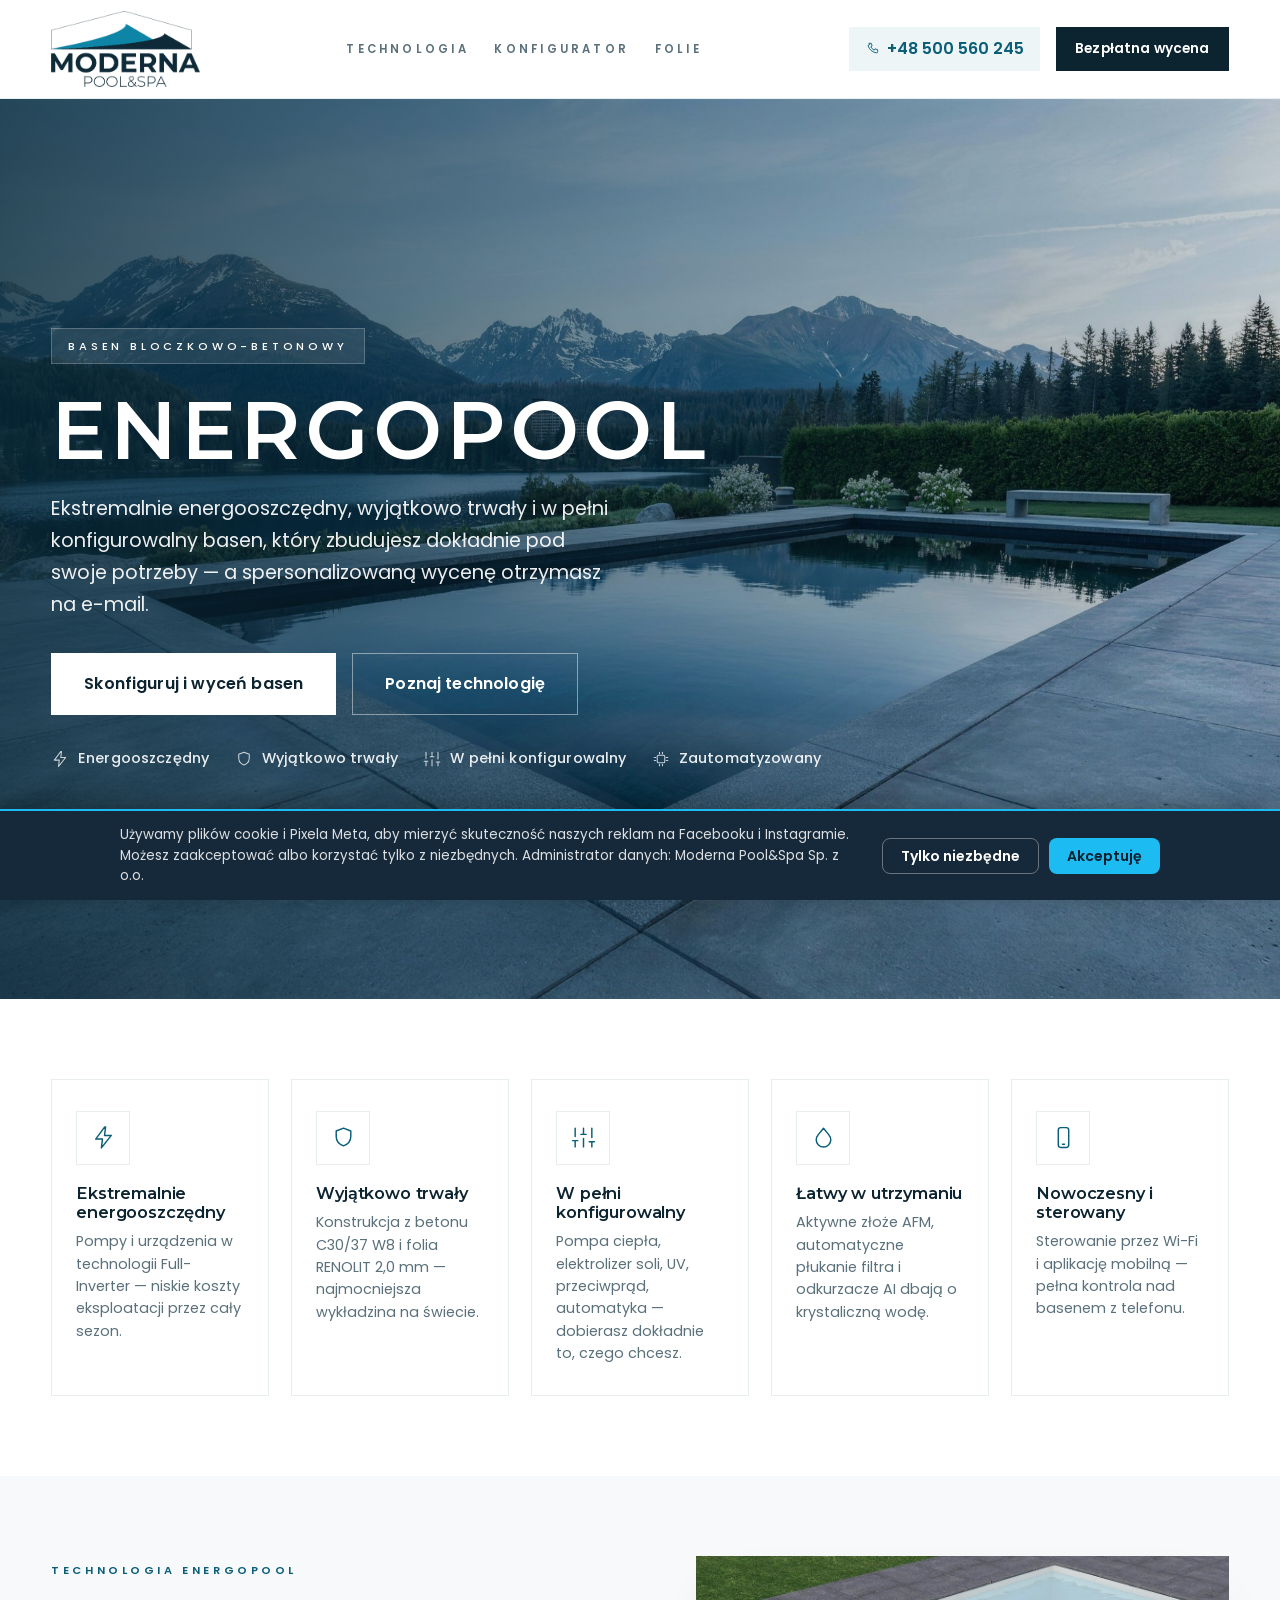
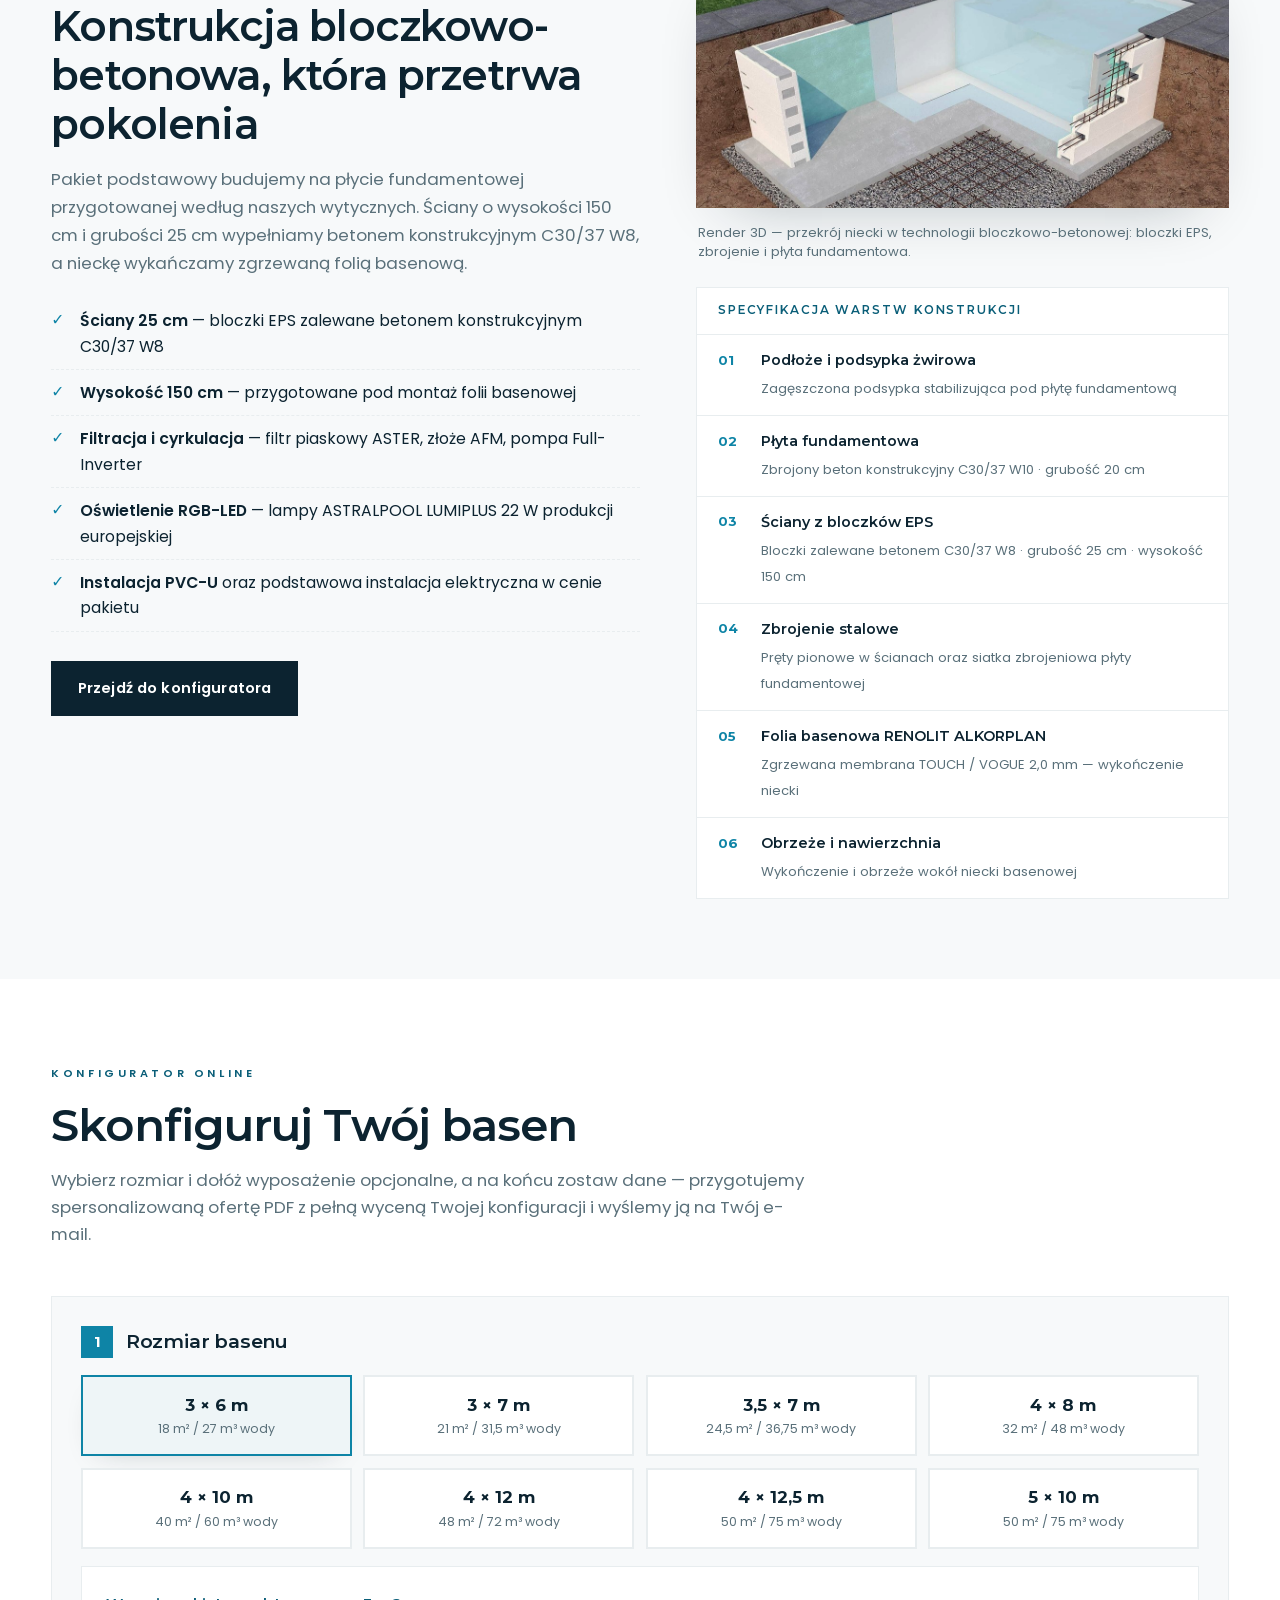
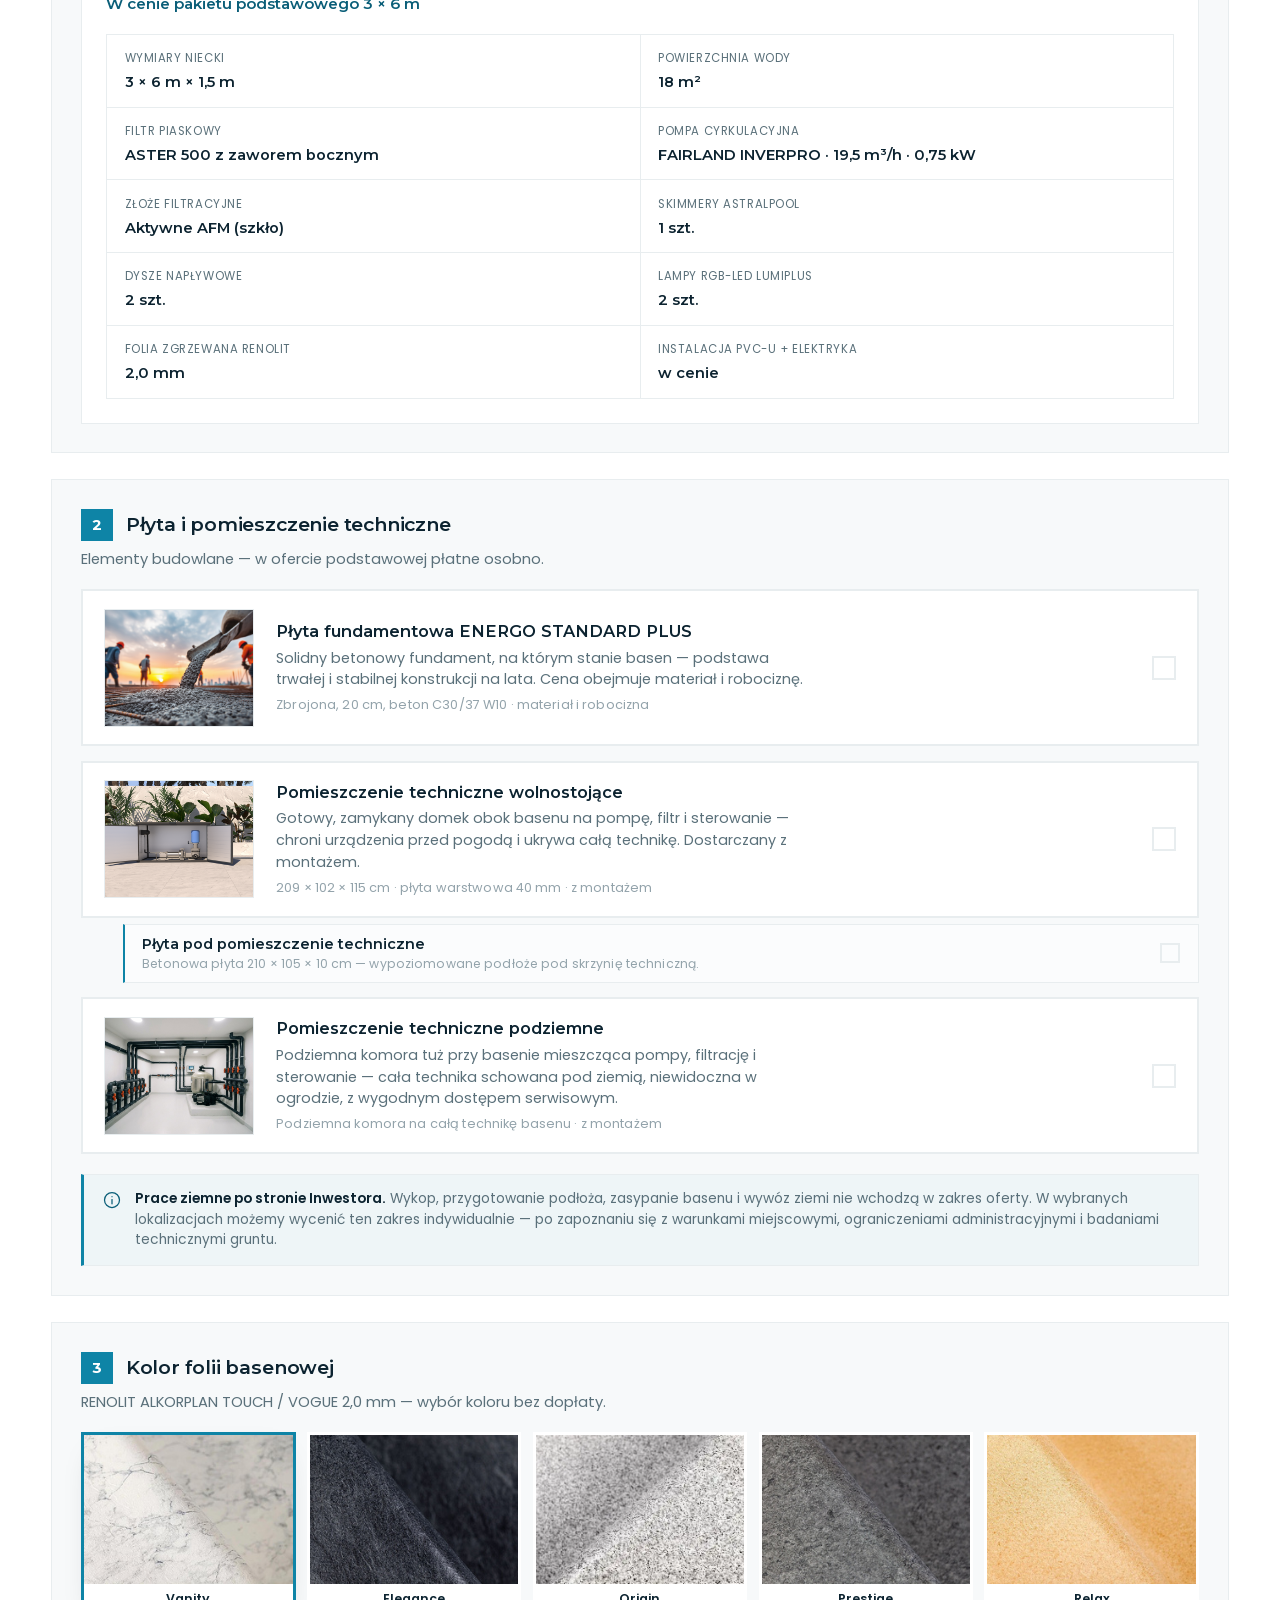
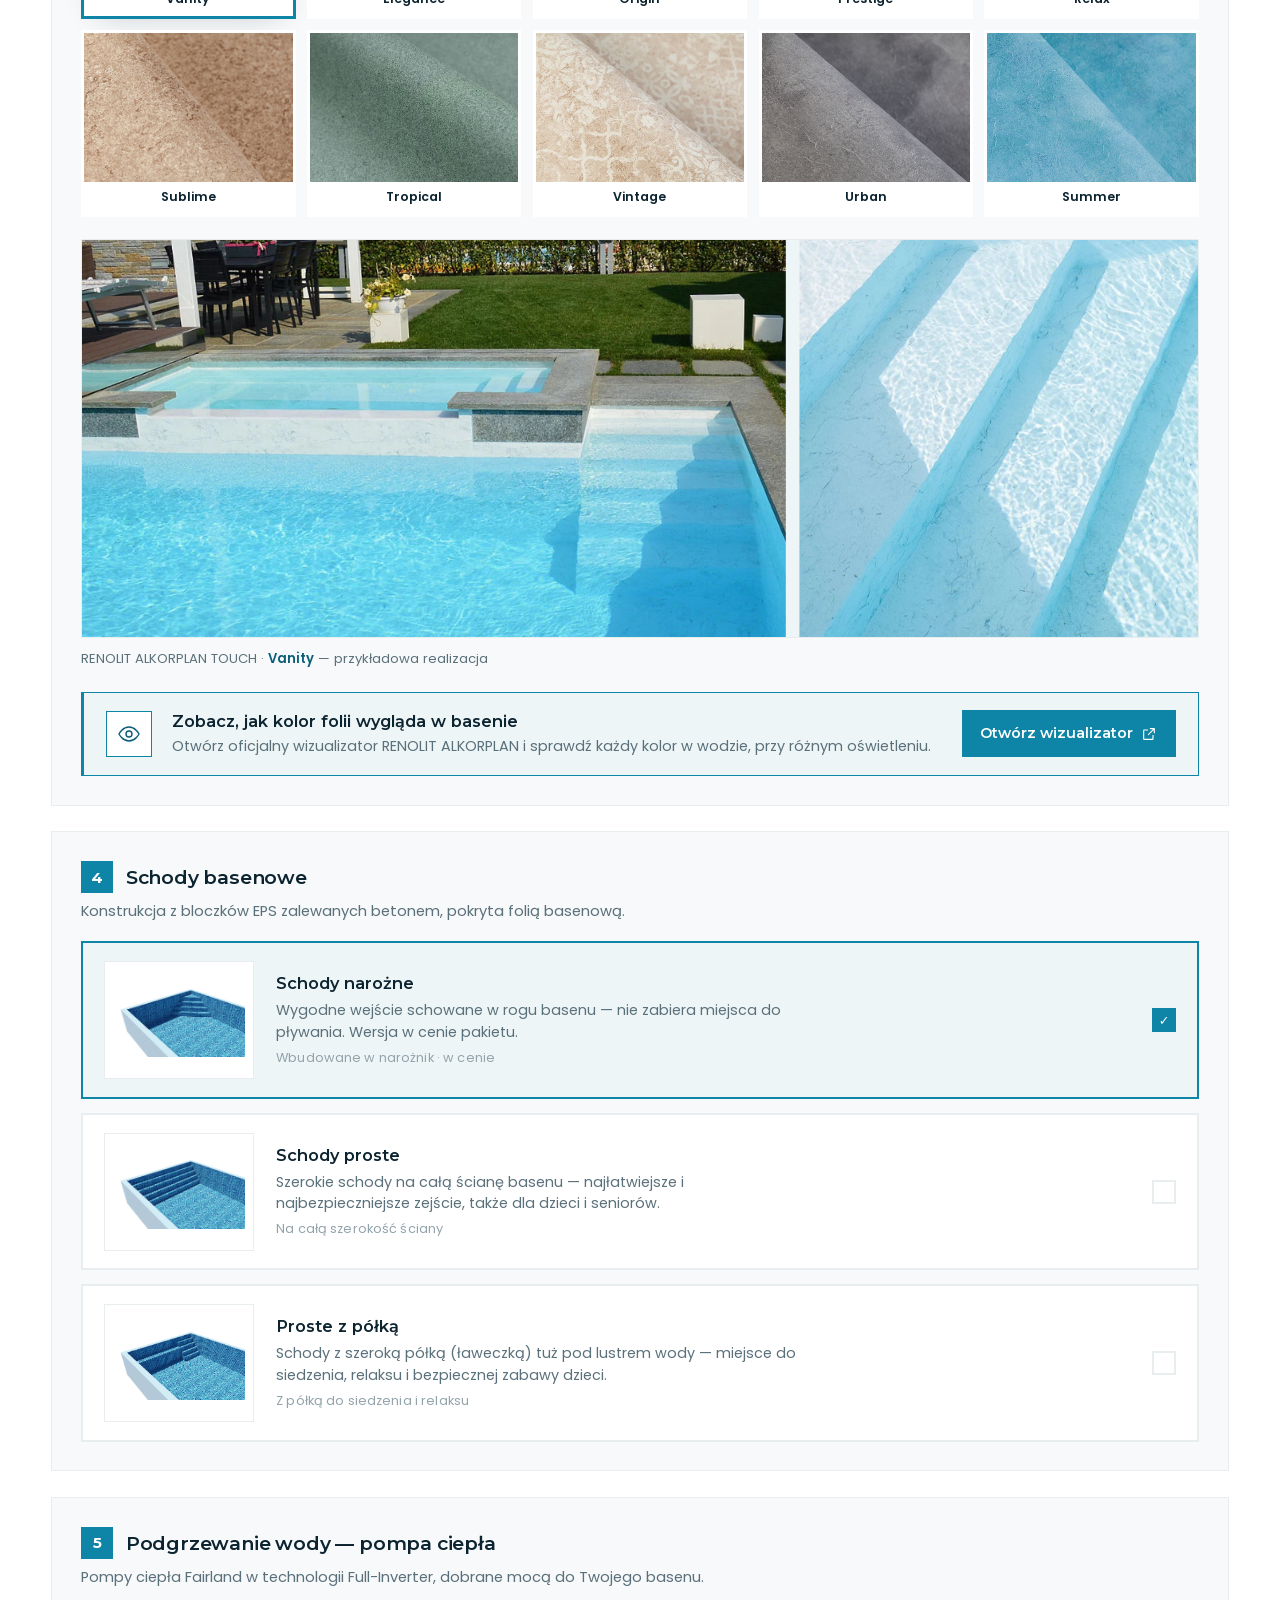
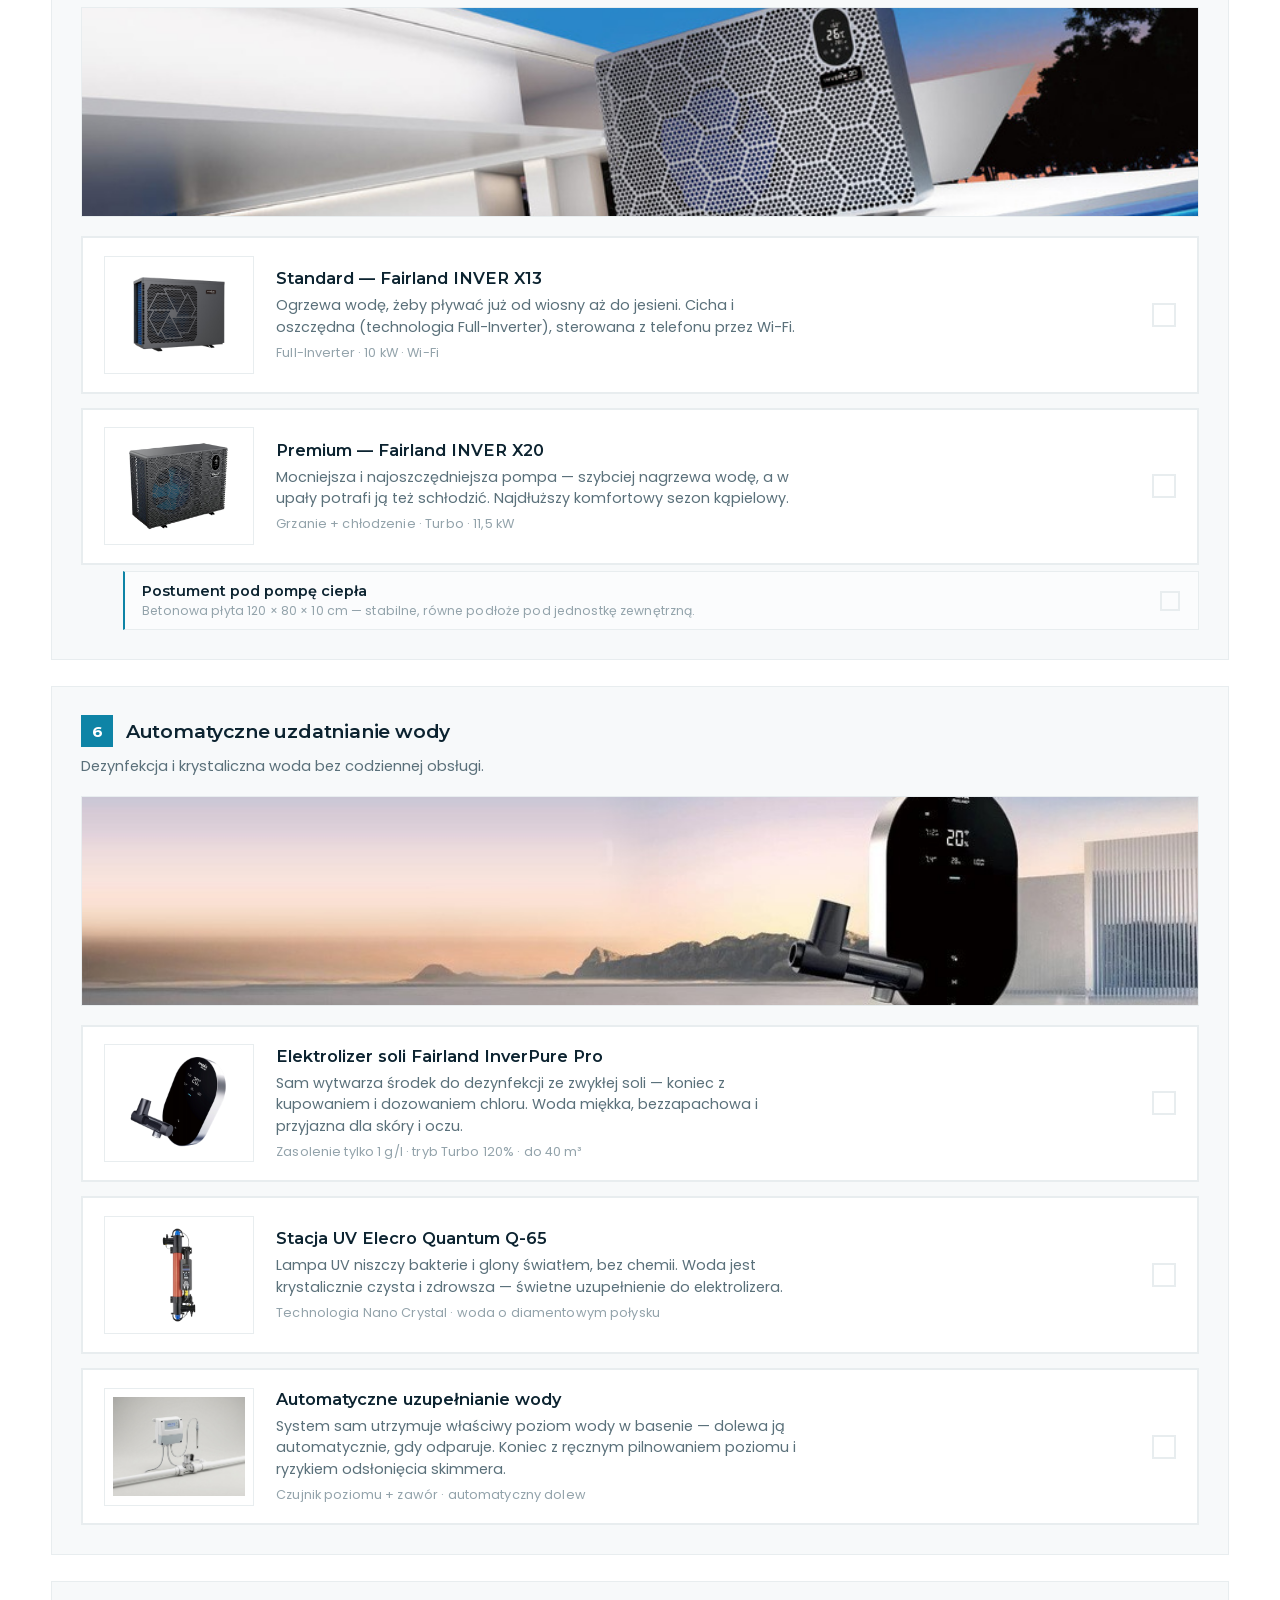
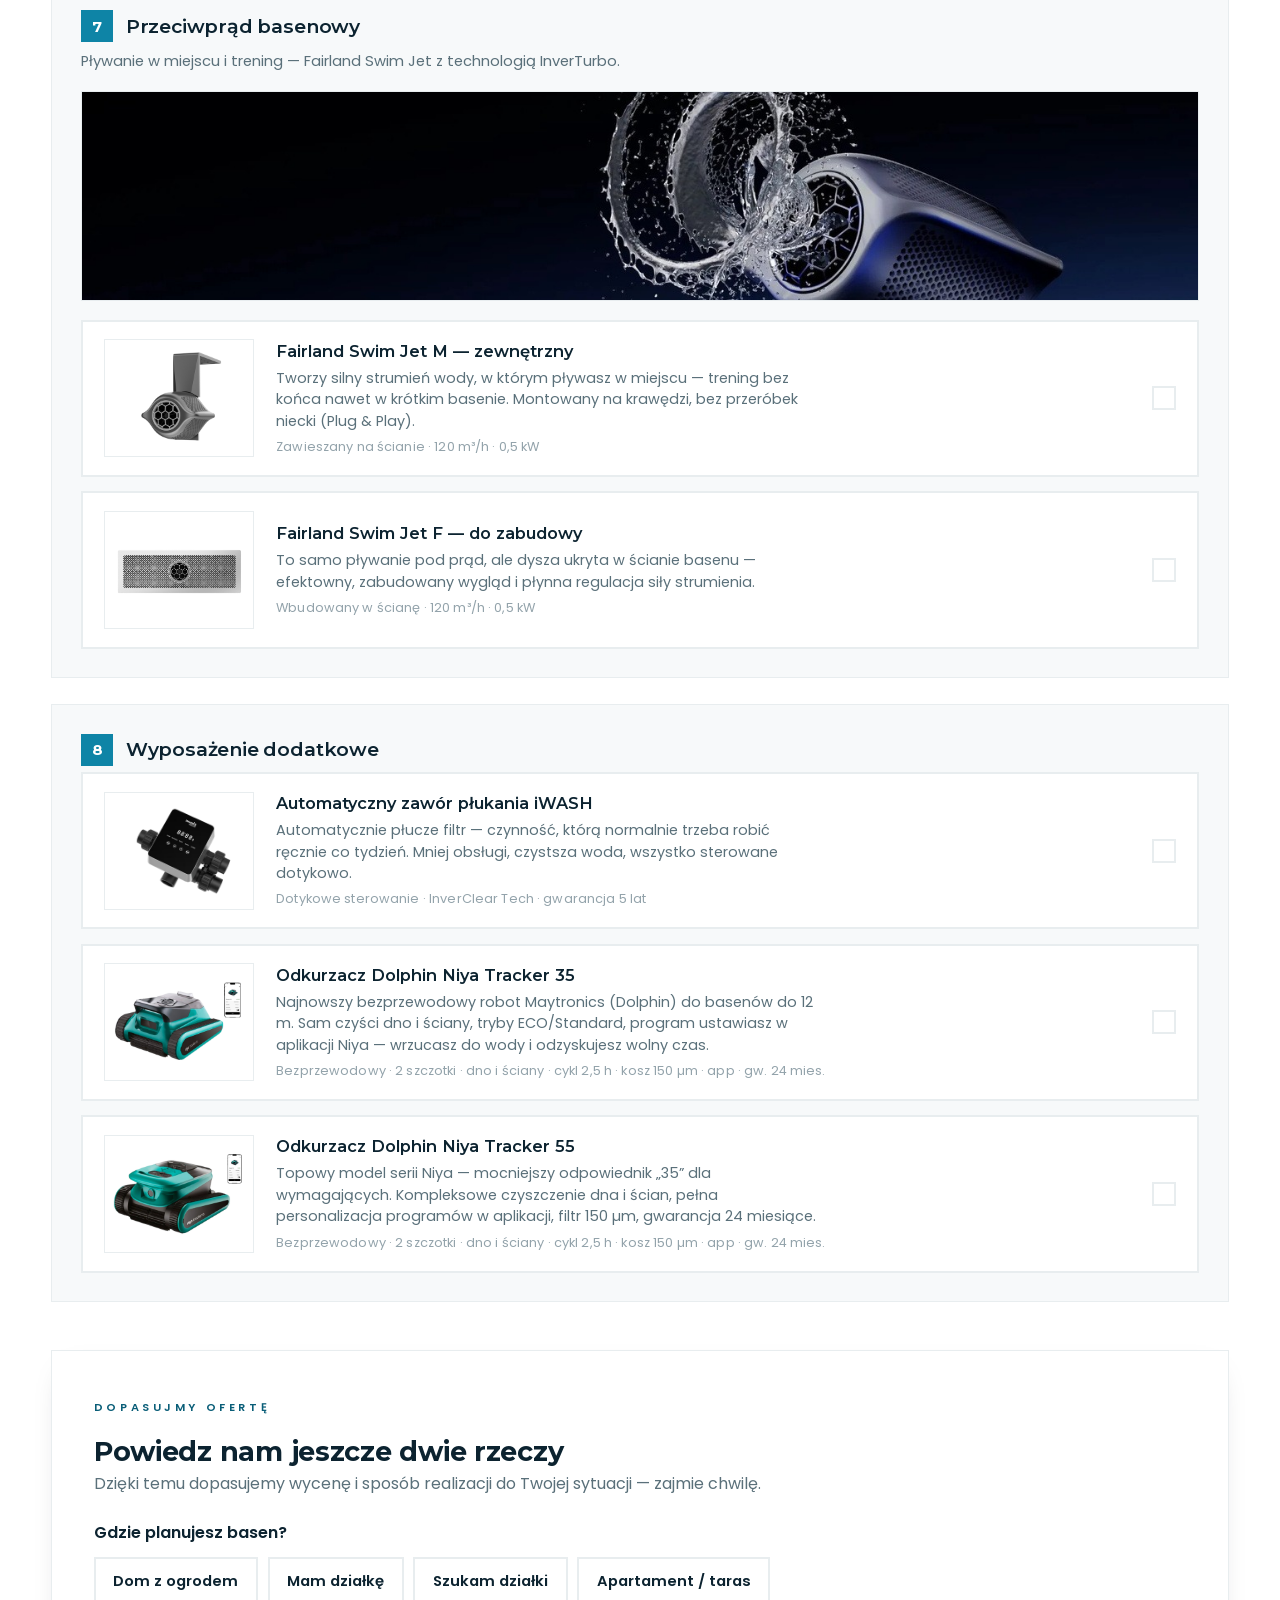
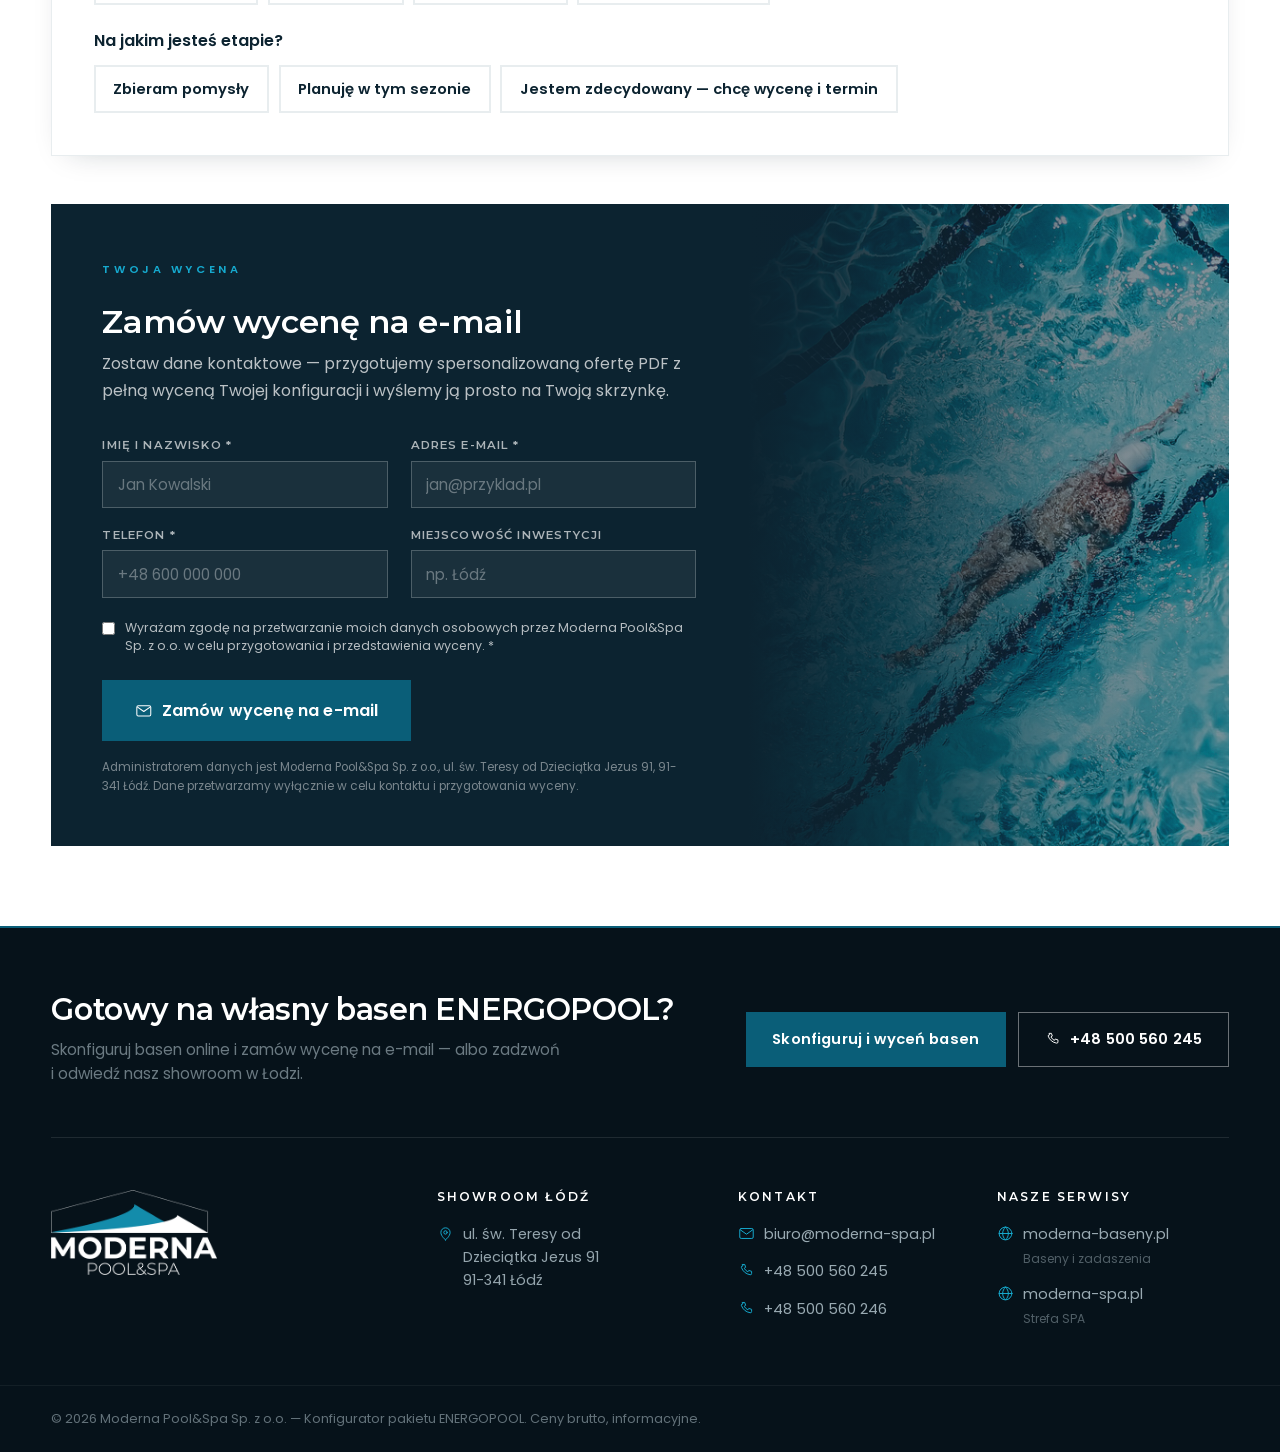
==== index.html @ eaaeaedb "WhatsApp FAB: okrągła ikona w rogu też na desktopie (jak na mobile) Było: na desktopie 'pigułka' z t" ====
<!DOCTYPE html>
<html lang="pl">
<head>
<meta charset="UTF-8">
<meta name="viewport" content="width=device-width, initial-scale=1.0">
<title>ENERGOPOOL — Konfigurator basenu | Moderna Pool&amp;Spa</title>
<meta name="description" content="Skonfiguruj swój energooszczędny basen bloczkowo-betonowy ENERGOPOOL i zamów spersonalizowaną wycenę na e-mail. Moderna Pool&Spa — baseny, zadaszenia i strefa SPA.">
<link rel="stylesheet" href="assets/fonts/fonts.css">
<link rel="stylesheet" href="styles.css?v=20">
<style>
  /* Baner zgody na cookie / Pixel Meta (RODO) */
  .cc-banner{position:fixed;left:0;right:0;bottom:0;z-index:9999;background:#16293a;color:#fff;border-top:2px solid #1cbcf2;box-shadow:0 -6px 24px rgba(0,0,0,.28);}
  .cc-inner{max-width:1080px;margin:0 auto;padding:14px 20px;display:flex;gap:18px;align-items:center;justify-content:space-between;flex-wrap:wrap;}
  .cc-text{margin:0;font-size:13.5px;line-height:1.5;color:rgba(255,255,255,.85);flex:1 1 320px;}
  .cc-text a{color:#1cbcf2;text-decoration:underline;}
  .cc-actions{display:flex;gap:10px;flex:0 0 auto;}
  .cc-btn{border:0;border-radius:8px;padding:10px 18px;font-size:14px;font-weight:600;cursor:pointer;font-family:inherit;line-height:1;}
  .cc-btn-accept{background:#1cbcf2;color:#0a1f2e;}
  .cc-btn-accept:hover{opacity:.9;}
  .cc-btn-ghost{background:transparent;color:#fff;border:1px solid rgba(255,255,255,.35);}
  .cc-btn-ghost:hover{border-color:#fff;}
  @media (max-width:560px){.cc-inner{flex-direction:column;align-items:stretch;}.cc-actions{justify-content:flex-end;}}
</style>
</head>
<body>

<!-- ================= HEADER ================= -->
<header class="site-header" id="top">
  <div class="container header-inner">
    <a href="#top" class="brand">
      <img src="assets/logo-dark.png" alt="Moderna Pool&Spa" class="brand-mark">
    </a>
    <nav class="main-nav">
      <a href="#technologia">Technologia</a>
      <a href="#konfigurator">Konfigurator</a>
      <a href="#folie">Folie</a>
    </nav>
    <div class="header-actions">
      <a href="tel:+48500560245" class="header-phone">
        <span class="ico" data-icon="phone"></span> +48 500 560 245
      </a>
      <a href="#konfigurator" class="btn btn-primary btn-sm">Bezpłatna wycena</a>
    </div>
  </div>
</header>

<!-- ================= HERO ================= -->
<section class="hero" style="background-image:url('assets/hero-energopool.jpg')">
  <div class="hero-overlay"></div>
  <div class="container">
    <div class="hero-content">
      <span class="hero-kicker">Basen bloczkowo-betonowy</span>
      <h1>ENERGOPOOL</h1>
      <p class="hero-lead">Ekstremalnie energooszczędny, wyjątkowo trwały i w pełni konfigurowalny basen,
        który zbudujesz dokładnie pod swoje potrzeby — a spersonalizowaną wycenę otrzymasz na e-mail.</p>
      <div class="hero-cta">
        <a href="#konfigurator" class="btn btn-primary btn-lg">Skonfiguruj i wyceń basen</a>
        <a href="#technologia" class="btn btn-ghost btn-lg">Poznaj technologię</a>
      </div>
      <ul class="hero-badges">
        <li><span class="ico" data-icon="bolt"></span> Energooszczędny</li>
        <li><span class="ico" data-icon="shield"></span> Wyjątkowo trwały</li>
        <li><span class="ico" data-icon="sliders"></span> W pełni konfigurowalny</li>
        <li><span class="ico" data-icon="cpu"></span> Zautomatyzowany</li>
      </ul>
    </div>
  </div>
</section>

<!-- ================= FEATURES ================= -->
<section class="features">
  <div class="container">
    <div class="feature-grid">
      <div class="feature"><div class="f-ico"><span class="ico" data-icon="bolt"></span></div><h3>Ekstremalnie energooszczędny</h3><p>Pompy i urządzenia w technologii Full-Inverter — niskie koszty eksploatacji przez cały sezon.</p></div>
      <div class="feature"><div class="f-ico"><span class="ico" data-icon="shield"></span></div><h3>Wyjątkowo trwały</h3><p>Konstrukcja z betonu C30/37 W8 i folia RENOLIT 2,0 mm — najmocniejsza wykładzina na świecie.</p></div>
      <div class="feature"><div class="f-ico"><span class="ico" data-icon="sliders"></span></div><h3>W pełni konfigurowalny</h3><p>Pompa ciepła, elektrolizer soli, UV, przeciwprąd, automatyka — dobierasz dokładnie to, czego chcesz.</p></div>
      <div class="feature"><div class="f-ico"><span class="ico" data-icon="droplet"></span></div><h3>Łatwy w utrzymaniu</h3><p>Aktywne złoże AFM, automatyczne płukanie filtra i odkurzacze AI dbają o krystaliczną wodę.</p></div>
      <div class="feature"><div class="f-ico"><span class="ico" data-icon="smartphone"></span></div><h3>Nowoczesny i sterowany</h3><p>Sterowanie przez Wi-Fi i aplikację mobilną — pełna kontrola nad basenem z telefonu.</p></div>
    </div>
  </div>
</section>

<!-- ================= TECHNOLOGIA ================= -->
<section class="tech" id="technologia">
  <div class="container tech-inner">
    <div class="tech-text">
      <span class="section-kicker">Technologia ENERGOPOOL</span>
      <h2>Konstrukcja bloczkowo-betonowa, która przetrwa pokolenia</h2>
      <p>Pakiet podstawowy budujemy na płycie fundamentowej przygotowanej według naszych wytycznych.
        Ściany o wysokości 150 cm i grubości 25 cm wypełniamy betonem konstrukcyjnym C30/37 W8,
        a nieckę wykańczamy zgrzewaną folią basenową.</p>
      <ul class="tech-list">
        <li><strong>Ściany 25 cm</strong> — bloczki EPS zalewane betonem konstrukcyjnym C30/37 W8</li>
        <li><strong>Wysokość 150 cm</strong> — przygotowane pod montaż folii basenowej</li>
        <li><strong>Filtracja i cyrkulacja</strong> — filtr piaskowy ASTER, złoże AFM, pompa Full-Inverter</li>
        <li><strong>Oświetlenie RGB-LED</strong> — lampy ASTRALPOOL LUMIPLUS 22 W produkcji europejskiej</li>
        <li><strong>Instalacja PVC-U</strong> oraz podstawowa instalacja elektryczna w cenie pakietu</li>
      </ul>
      <a href="#konfigurator" class="btn btn-primary">Przejdź do konfiguratora</a>
    </div>
    <div class="tech-media">
      <img src="assets/konstrukcja.jpg" alt="Fotorealistyczny render 3D konstrukcji basenu ENERGOPOOL — niecka z bloczków EPS ze zbrojeniem stalowym na zbrojonej płycie fundamentowej i podsypce żwirowej">
      <p class="tech-caption">Render 3D — przekrój niecki w technologii bloczkowo-betonowej: bloczki EPS, zbrojenie i płyta fundamentowa.</p>
      <div class="layers">
        <h4 class="layers-title">Specyfikacja warstw konstrukcji</h4>
        <ol class="layers-list">
          <li><span class="ln">01</span><div class="lc"><strong>Podłoże i podsypka żwirowa</strong><span>Zagęszczona podsypka stabilizująca pod płytę fundamentową</span></div></li>
          <li><span class="ln">02</span><div class="lc"><strong>Płyta fundamentowa</strong><span>Zbrojony beton konstrukcyjny C30/37 W10 · grubość 20 cm</span></div></li>
          <li><span class="ln">03</span><div class="lc"><strong>Ściany z bloczków EPS</strong><span>Bloczki zalewane betonem C30/37 W8 · grubość 25 cm · wysokość 150 cm</span></div></li>
          <li><span class="ln">04</span><div class="lc"><strong>Zbrojenie stalowe</strong><span>Pręty pionowe w ścianach oraz siatka zbrojeniowa płyty fundamentowej</span></div></li>
          <li><span class="ln">05</span><div class="lc"><strong>Folia basenowa RENOLIT ALKORPLAN</strong><span>Zgrzewana membrana TOUCH / VOGUE 2,0 mm — wykończenie niecki</span></div></li>
          <li><span class="ln">06</span><div class="lc"><strong>Obrzeże i nawierzchnia</strong><span>Wykończenie i obrzeże wokół niecki basenowej</span></div></li>
        </ol>
      </div>
    </div>
  </div>
</section>

<!-- ================= KONFIGURATOR ================= -->
<section class="configurator" id="konfigurator">
  <div class="container">
    <div class="section-head">
      <span class="section-kicker">Konfigurator online</span>
      <h2>Skonfiguruj Twój basen</h2>
      <p>Wybierz rozmiar i dołóż wyposażenie opcjonalne, a na końcu zostaw dane —
        przygotujemy spersonalizowaną ofertę PDF z pełną wyceną Twojej konfiguracji
        i wyślemy ją na Twój e-mail.</p>
    </div>

    <div class="config-layout">
      <!-- LEWA KOLUMNA: kroki -->
      <div class="config-main">

        <!-- KROK 1: rozmiar -->
        <div class="step">
          <div class="step-head"><span class="step-num">1</span><h3>Rozmiar basenu</h3></div>
          <div class="size-grid" id="sizeGrid"><!-- JS --></div>
          <div class="spec-panel" id="specPanel"><!-- JS: co zawiera pakiet --></div>
        </div>

        <!-- KROK 2: płyta i pomieszczenie techniczne -->
        <div class="step">
          <div class="step-head"><span class="step-num">2</span><h3>Płyta i pomieszczenie techniczne</h3></div>
          <p class="step-sub">Elementy budowlane — w ofercie podstawowej płatne osobno.</p>
          <div class="opt-grid" id="groundGrid"><!-- JS --></div>
          <div class="step-note">
            <span class="sn-ic"><svg viewBox="0 0 24 24" fill="none" stroke="currentColor" stroke-width="1.5" stroke-linecap="round" stroke-linejoin="round"><circle cx="12" cy="12" r="9"/><path d="M12 16.5v-5"/><path d="M12 8h.01"/></svg></span>
            <p><strong>Prace ziemne po stronie Inwestora.</strong> Wykop, przygotowanie podłoża, zasypanie basenu i&nbsp;wywóz ziemi nie wchodzą w&nbsp;zakres oferty. W&nbsp;wybranych lokalizacjach możemy wycenić ten zakres indywidualnie — po zapoznaniu się z&nbsp;warunkami miejscowymi, ograniczeniami administracyjnymi i&nbsp;badaniami technicznymi gruntu.</p>
          </div>
        </div>

        <!-- KROK 3: folia -->
        <div class="step" id="folie">
          <div class="step-head"><span class="step-num">3</span><h3>Kolor folii basenowej</h3></div>
          <p class="step-sub">RENOLIT ALKORPLAN TOUCH / VOGUE 2,0 mm — wybór koloru bez dopłaty.</p>
          <div class="foil-grid" id="foilGrid"><!-- JS --></div>
          <div class="foil-example" id="foilExample"><!-- JS: zdjęcie realizacji wybranego koloru --></div>
          <a class="foil-visualizer" href="https://renolit-alkorplan.com/pool-visualizer" target="_blank" rel="noopener">
            <span class="fv-ic"><svg viewBox="0 0 24 24" fill="none" stroke="currentColor" stroke-width="1.4" stroke-linecap="round" stroke-linejoin="round"><path d="M2 12s3.5-7 10-7 10 7 10 7-3.5 7-10 7-10-7-10-7z"/><circle cx="12" cy="12" r="3"/></svg></span>
            <span class="fv-text">
              <strong>Zobacz, jak kolor folii wygląda w basenie</strong>
              <span>Otwórz oficjalny wizualizator RENOLIT ALKORPLAN i sprawdź każdy kolor w wodzie, przy różnym oświetleniu.</span>
            </span>
            <span class="fv-cta">Otwórz wizualizator
              <svg viewBox="0 0 24 24" fill="none" stroke="currentColor" stroke-width="1.7" stroke-linecap="round" stroke-linejoin="round"><path d="M14 4h6v6M20 4l-9 9M18 14v5a1 1 0 0 1-1 1H5a1 1 0 0 1-1-1V7a1 1 0 0 1 1-1h5"/></svg>
            </span>
          </a>
        </div>

        <!-- KROK 4: schody -->
        <div class="step">
          <div class="step-head"><span class="step-num">4</span><h3>Schody basenowe</h3></div>
          <p class="step-sub">Konstrukcja z bloczków EPS zalewanych betonem, pokryta folią basenową.</p>
          <div class="opt-grid" id="stairsGrid"><!-- JS --></div>
        </div>

        <!-- KROK 5: pompa ciepła -->
        <div class="step">
          <div class="step-head"><span class="step-num">5</span><h3>Podgrzewanie wody — pompa ciepła</h3></div>
          <p class="step-sub">Pompy ciepła Fairland w technologii Full-Inverter, dobrane mocą do Twojego basenu.</p>
          <img class="step-banner" src="assets/img_039.jpeg" alt="Pompa ciepła Fairland INVER przy basenie" loading="lazy">
          <div class="opt-grid" id="heatGrid"><!-- JS --></div>
          <div class="opt-grid" id="heatAddonGrid"><!-- JS: postument pod pompę --></div>
        </div>

        <!-- KROK 6: uzdatnianie wody -->
        <div class="step">
          <div class="step-head"><span class="step-num">6</span><h3>Automatyczne uzdatnianie wody</h3></div>
          <p class="step-sub">Dezynfekcja i krystaliczna woda bez codziennej obsługi.</p>
          <img class="step-banner" src="assets/uzdatnianie-banner.jpg" alt="Elektrolizer soli Fairland InverPure Pro" loading="lazy">
          <div class="opt-grid" id="waterGrid"><!-- JS --></div>
        </div>

        <!-- KROK 7: przeciwprąd -->
        <div class="step">
          <div class="step-head"><span class="step-num">7</span><h3>Przeciwprąd basenowy</h3></div>
          <p class="step-sub">Pływanie w miejscu i trening — Fairland Swim Jet z technologią InverTurbo.</p>
          <img class="step-banner" src="assets/przeciwprad-banner.jpg" alt="Przeciwprąd Fairland Swim Jet" loading="lazy">
          <div class="opt-grid" id="cfGrid"><!-- JS --></div>
        </div>

        <!-- KROK 8: dodatki -->
        <div class="step">
          <div class="step-head"><span class="step-num">8</span><h3>Wyposażenie dodatkowe</h3></div>
          <div class="opt-grid" id="extrasGrid"><!-- JS --></div>
        </div>

      </div>
    </div>

    <!-- DOPASOWANIE OFERTY — pytania kwalifikujące PRZED wyceną (obiektywne sygnały, forma „dopasujmy") -->
    <div class="qualify" id="dopasuj">
      <div class="qualify-inner">
        <span class="section-kicker">Dopasujmy ofertę</span>
        <h3>Powiedz nam jeszcze dwie rzeczy</h3>
        <p class="qualify-sub">Dzięki temu dopasujemy wycenę i sposób realizacji do Twojej sytuacji — zajmie chwilę.</p>
        <div class="qualify-q">
          <div class="qualify-label">Gdzie planujesz basen?</div>
          <div class="qualify-tiles" data-q="housing">
            <button type="button" class="qualify-tile" data-v="dom_ogrod">Dom z ogrodem</button>
            <button type="button" class="qualify-tile" data-v="dzialka_mam">Mam działkę</button>
            <button type="button" class="qualify-tile" data-v="dzialka_szukam">Szukam działki</button>
            <button type="button" class="qualify-tile" data-v="apartament">Apartament / taras</button>
          </div>
        </div>
        <div class="qualify-q">
          <div class="qualify-label">Na jakim jesteś etapie?</div>
          <div class="qualify-tiles" data-q="stage">
            <button type="button" class="qualify-tile" data-v="pomysly">Zbieram pomysły</button>
            <button type="button" class="qualify-tile" data-v="sezon">Planuję w tym sezonie</button>
            <button type="button" class="qualify-tile" data-v="zdecydowany">Jestem zdecydowany — chcę wycenę i termin</button>
          </div>
        </div>
      </div>
    </div>

    <!-- ZAMÓWIENIE WYCENY -->
    <div class="order-cta" id="zamow">
      <div class="order-inner">
        <div class="order-head">
          <span class="section-kicker">Twoja wycena</span>
          <h3>Zamów wycenę na e-mail</h3>
          <p>Zostaw dane kontaktowe — przygotujemy spersonalizowaną ofertę PDF z pełną wyceną
            Twojej konfiguracji i wyślemy ją prosto na Twoją skrzynkę.</p>
        </div>

        <form class="order-form" id="orderForm" novalidate>
          <div class="order-fields">
            <label class="fld"><span>Imię i nazwisko *</span>
              <input type="text" id="ordName" autocomplete="name" placeholder="Jan Kowalski"></label>
            <label class="fld"><span>Adres e-mail *</span>
              <input type="email" id="ordEmail" autocomplete="email" placeholder="jan@przyklad.pl"></label>
            <label class="fld"><span>Telefon *</span>
              <input type="tel" id="ordPhone" autocomplete="tel" placeholder="+48 600 000 000"></label>
            <label class="fld"><span>Miejscowość inwestycji</span>
              <input type="text" id="ordLoc" autocomplete="address-level2" placeholder="np. Łódź"></label>
          </div>
          <label class="consent"><input type="checkbox" id="ordRodo">
            <span>Wyrażam zgodę na przetwarzanie moich danych osobowych przez Moderna Pool&amp;Spa Sp. z o.o.
            w celu przygotowania i przedstawienia wyceny. *</span></label>
          <div class="lead-err" id="ordErr" hidden></div>
          <button type="submit" class="btn btn-primary btn-lg" id="ordSubmit">
            <span class="ico" data-icon="mail"></span> Zamów wycenę na e-mail</button>
          <p class="order-note">Administratorem danych jest Moderna Pool&amp;Spa Sp. z o.o.,
            ul. św. Teresy od Dzieciątka Jezus 91, 91-341 Łódź. Dane przetwarzamy wyłącznie
            w celu kontaktu i przygotowania wyceny.</p>
        </form>

        <div class="order-done" id="orderDone" hidden>
          <div class="order-done-ic">✓</div>
          <h3>Dziękujemy! Wycena jest w drodze.</h3>
          <p id="orderDoneMsg">Ofertę PDF wyślemy na wskazany adres e-mail. Sprawdź skrzynkę (także folder SPAM) za kilka minut.</p>
        </div>
      </div>
      <div class="order-media" role="img" aria-label="Basen ENERGOPOOL — krystaliczna woda"></div>
    </div>
  </div>
</section>

<!-- ================= FOOTER ================= -->
<footer class="site-footer">
  <div class="container">
    <div class="footer-cta">
      <div class="footer-cta-text">
        <h3>Gotowy na własny basen ENERGOPOOL?</h3>
        <p>Skonfiguruj basen online i&nbsp;zamów wycenę na e-mail — albo zadzwoń i&nbsp;odwiedź nasz showroom w&nbsp;Łodzi.</p>
      </div>
      <div class="footer-cta-actions">
        <a href="#konfigurator" class="btn btn-primary">Skonfiguruj i wyceń basen</a>
        <a href="tel:+48500560245" class="btn btn-ghost"><span class="ico" data-icon="phone"></span> +48 500 560 245</a>
      </div>
    </div>
  </div>
  <div class="container footer-inner">
    <div class="footer-brand">
      <img src="assets/img_002.png" alt="Moderna Pool&Spa" class="brand-mark">
    </div>
    <div class="footer-col">
      <h4>Showroom Łódź</h4>
      <div class="footer-addr">
        <span class="ico" data-icon="pin"></span>
        <address>ul. św. Teresy od Dzieciątka&nbsp;Jezus&nbsp;91<br>91-341 Łódź</address>
      </div>
    </div>
    <div class="footer-col">
      <h4>Kontakt</h4>
      <ul class="footer-list">
        <li><span class="ico" data-icon="mail"></span><a href="mailto:biuro@moderna-spa.pl">biuro@moderna-spa.pl</a></li>
        <li><span class="ico" data-icon="phone"></span><a href="tel:+48500560245">+48 500 560 245</a></li>
        <li><span class="ico" data-icon="phone"></span><a href="tel:+48500560246">+48 500 560 246</a></li>
      </ul>
    </div>
    <div class="footer-col">
      <h4>Nasze serwisy</h4>
      <ul class="footer-list">
        <li><span class="ico" data-icon="globe"></span><a class="footer-site" href="https://moderna-baseny.pl" target="_blank" rel="noopener">moderna-baseny.pl<small>Baseny i zadaszenia</small></a></li>
        <li><span class="ico" data-icon="globe"></span><a class="footer-site" href="https://moderna-spa.pl" target="_blank" rel="noopener">moderna-spa.pl<small>Strefa SPA</small></a></li>
      </ul>
    </div>
  </div>
  <div class="footer-bottom"><div class="container">© <span id="year"></span> Moderna Pool&amp;Spa Sp. z o.o. — Konfigurator pakietu ENERGOPOOL. Ceny brutto, informacyjne.</div></div>
</footer>

<!-- ================= ZGODA COOKIE / PIXEL (RODO) ================= -->
<div class="cc-banner" id="ccBanner" role="dialog" aria-live="polite" aria-label="Zgoda na pliki cookie" hidden>
  <div class="cc-inner">
    <p class="cc-text">Używamy plików cookie i Pixela Meta, aby mierzyć skuteczność naszych reklam na Facebooku i Instagramie.
      Możesz zaakceptować albo korzystać tylko z niezbędnych. Administrator danych: Moderna Pool&amp;Spa Sp. z o.o.</p>
    <div class="cc-actions">
      <button type="button" class="cc-btn cc-btn-ghost" id="ccDeny">Tylko niezbędne</button>
      <button type="button" class="cc-btn cc-btn-accept" id="ccAccept">Akceptuję</button>
    </div>
  </div>
</div>

<!-- Pływający kontakt WhatsApp (Faza 0 — deep-link) -->
<a class="wa-fab" href="https://wa.me/48500560245?text=Dzie%C5%84%20dobry!%20Pisz%C4%99%20w%20sprawie%20basenu%20ENERGOPOOL%20%E2%80%94%20ch%C4%99tnie%20poznam%20szczeg%C3%B3%C5%82y%20oferty." target="_blank" rel="noopener" aria-label="Napisz do nas na WhatsApp">
  <svg viewBox="0 0 24 24" fill="currentColor" aria-hidden="true"><path d="M12.04 2C6.58 2 2.13 6.45 2.13 11.91c0 1.75.46 3.45 1.32 4.95L2 22l5.25-1.38a9.9 9.9 0 0 0 4.79 1.22h.01c5.46 0 9.91-4.45 9.91-9.91 0-2.65-1.03-5.14-2.9-7.01A9.82 9.82 0 0 0 12.04 2Zm5.8 14.15c-.24.68-1.42 1.31-1.95 1.35-.5.05-1.14.07-1.84-.11-.42-.13-.97-.31-1.66-.61-2.93-1.26-4.84-4.2-4.99-4.4-.15-.2-1.19-1.58-1.19-3.01 0-1.43.75-2.14 1.02-2.43.27-.3.58-.37.78-.37.19 0 .39 0 .56.01.18.01.42-.07.66.5.24.58.83 2 .9 2.15.07.15.12.32.02.51-.09.19-.14.31-.28.48-.14.17-.29.37-.42.5-.14.14-.28.29-.12.56.16.27.72 1.19 1.55 1.93 1.06.95 1.96 1.24 2.23 1.38.27.14.43.12.59-.07.16-.19.68-.79.86-1.07.18-.27.36-.22.61-.13.25.09 1.58.75 1.85.89.27.14.45.2.52.31.07.11.07.64-.17 1.32Z"/></svg>
  <span class="wa-fab-t">Napisz na WhatsApp</span>
</a>

<script src="data.js?v=8"></script>
<script src="app.js?v=11"></script>
</body>
</html>
---- assets/fonts/fonts.css ----
/* Montserrat 500 latin-ext */
@font-face {
  font-family: 'Montserrat';
  font-style: normal;
  font-weight: 500;
  font-display: swap;
  src: url(./montserrat-500-latin-ext.woff2) format('woff2');
  unicode-range: U+0100-02BA, U+02BD-02C5, U+02C7-02CC, U+02CE-02D7, U+02DD-02FF, U+0304, U+0308, U+0329, U+1D00-1DBF, U+1E00-1E9F, U+1EF2-1EFF, U+2020, U+20A0-20AB, U+20AD-20C0, U+2113, U+2C60-2C7F, U+A720-A7FF;
}
/* Montserrat 500 latin */
@font-face {
  font-family: 'Montserrat';
  font-style: normal;
  font-weight: 500;
  font-display: swap;
  src: url(./montserrat-500-latin.woff2) format('woff2');
  unicode-range: U+0000-00FF, U+0131, U+0152-0153, U+02BB-02BC, U+02C6, U+02DA, U+02DC, U+0304, U+0308, U+0329, U+2000-206F, U+20AC, U+2122, U+2191, U+2193, U+2212, U+2215, U+FEFF, U+FFFD;
}
/* Montserrat 600 latin-ext */
@font-face {
  font-family: 'Montserrat';
  font-style: normal;
  font-weight: 600;
  font-display: swap;
  src: url(./montserrat-600-latin-ext.woff2) format('woff2');
  unicode-range: U+0100-02BA, U+02BD-02C5, U+02C7-02CC, U+02CE-02D7, U+02DD-02FF, U+0304, U+0308, U+0329, U+1D00-1DBF, U+1E00-1E9F, U+1EF2-1EFF, U+2020, U+20A0-20AB, U+20AD-20C0, U+2113, U+2C60-2C7F, U+A720-A7FF;
}
/* Montserrat 600 latin */
@font-face {
  font-family: 'Montserrat';
  font-style: normal;
  font-weight: 600;
  font-display: swap;
  src: url(./montserrat-600-latin.woff2) format('woff2');
  unicode-range: U+0000-00FF, U+0131, U+0152-0153, U+02BB-02BC, U+02C6, U+02DA, U+02DC, U+0304, U+0308, U+0329, U+2000-206F, U+20AC, U+2122, U+2191, U+2193, U+2212, U+2215, U+FEFF, U+FFFD;
}
/* Montserrat 700 latin-ext */
@font-face {
  font-family: 'Montserrat';
  font-style: normal;
  font-weight: 700;
  font-display: swap;
  src: url(./montserrat-700-latin-ext.woff2) format('woff2');
  unicode-range: U+0100-02BA, U+02BD-02C5, U+02C7-02CC, U+02CE-02D7, U+02DD-02FF, U+0304, U+0308, U+0329, U+1D00-1DBF, U+1E00-1E9F, U+1EF2-1EFF, U+2020, U+20A0-20AB, U+20AD-20C0, U+2113, U+2C60-2C7F, U+A720-A7FF;
}
/* Montserrat 700 latin */
@font-face {
  font-family: 'Montserrat';
  font-style: normal;
  font-weight: 700;
  font-display: swap;
  src: url(./montserrat-700-latin.woff2) format('woff2');
  unicode-range: U+0000-00FF, U+0131, U+0152-0153, U+02BB-02BC, U+02C6, U+02DA, U+02DC, U+0304, U+0308, U+0329, U+2000-206F, U+20AC, U+2122, U+2191, U+2193, U+2212, U+2215, U+FEFF, U+FFFD;
}
/* Poppins 300 latin-ext */
@font-face {
  font-family: 'Poppins';
  font-style: normal;
  font-weight: 300;
  font-display: swap;
  src: url(./poppins-300-latin-ext.woff2) format('woff2');
  unicode-range: U+0100-02BA, U+02BD-02C5, U+02C7-02CC, U+02CE-02D7, U+02DD-02FF, U+0304, U+0308, U+0329, U+1D00-1DBF, U+1E00-1E9F, U+1EF2-1EFF, U+2020, U+20A0-20AB, U+20AD-20C0, U+2113, U+2C60-2C7F, U+A720-A7FF;
}
/* Poppins 300 latin */
@font-face {
  font-family: 'Poppins';
  font-style: normal;
  font-weight: 300;
  font-display: swap;
  src: url(./poppins-300-latin.woff2) format('woff2');
  unicode-range: U+0000-00FF, U+0131, U+0152-0153, U+02BB-02BC, U+02C6, U+02DA, U+02DC, U+0304, U+0308, U+0329, U+2000-206F, U+20AC, U+2122, U+2191, U+2193, U+2212, U+2215, U+FEFF, U+FFFD;
}
/* Poppins 400 latin-ext */
@font-face {
  font-family: 'Poppins';
  font-style: normal;
  font-weight: 400;
  font-display: swap;
  src: url(./poppins-400-latin-ext.woff2) format('woff2');
  unicode-range: U+0100-02BA, U+02BD-02C5, U+02C7-02CC, U+02CE-02D7, U+02DD-02FF, U+0304, U+0308, U+0329, U+1D00-1DBF, U+1E00-1E9F, U+1EF2-1EFF, U+2020, U+20A0-20AB, U+20AD-20C0, U+2113, U+2C60-2C7F, U+A720-A7FF;
}
/* Poppins 400 latin */
@font-face {
  font-family: 'Poppins';
  font-style: normal;
  font-weight: 400;
  font-display: swap;
  src: url(./poppins-400-latin.woff2) format('woff2');
  unicode-range: U+0000-00FF, U+0131, U+0152-0153, U+02BB-02BC, U+02C6, U+02DA, U+02DC, U+0304, U+0308, U+0329, U+2000-206F, U+20AC, U+2122, U+2191, U+2193, U+2212, U+2215, U+FEFF, U+FFFD;
}
/* Poppins 500 latin-ext */
@font-face {
  font-family: 'Poppins';
  font-style: normal;
  font-weight: 500;
  font-display: swap;
  src: url(./poppins-500-latin-ext.woff2) format('woff2');
  unicode-range: U+0100-02BA, U+02BD-02C5, U+02C7-02CC, U+02CE-02D7, U+02DD-02FF, U+0304, U+0308, U+0329, U+1D00-1DBF, U+1E00-1E9F, U+1EF2-1EFF, U+2020, U+20A0-20AB, U+20AD-20C0, U+2113, U+2C60-2C7F, U+A720-A7FF;
}
/* Poppins 500 latin */
@font-face {
  font-family: 'Poppins';
  font-style: normal;
  font-weight: 500;
  font-display: swap;
  src: url(./poppins-500-latin.woff2) format('woff2');
  unicode-range: U+0000-00FF, U+0131, U+0152-0153, U+02BB-02BC, U+02C6, U+02DA, U+02DC, U+0304, U+0308, U+0329, U+2000-206F, U+20AC, U+2122, U+2191, U+2193, U+2212, U+2215, U+FEFF, U+FFFD;
}
/* Poppins 600 latin-ext */
@font-face {
  font-family: 'Poppins';
  font-style: normal;
  font-weight: 600;
  font-display: swap;
  src: url(./poppins-600-latin-ext.woff2) format('woff2');
  unicode-range: U+0100-02BA, U+02BD-02C5, U+02C7-02CC, U+02CE-02D7, U+02DD-02FF, U+0304, U+0308, U+0329, U+1D00-1DBF, U+1E00-1E9F, U+1EF2-1EFF, U+2020, U+20A0-20AB, U+20AD-20C0, U+2113, U+2C60-2C7F, U+A720-A7FF;
}
/* Poppins 600 latin */
@font-face {
  font-family: 'Poppins';
  font-style: normal;
  font-weight: 600;
  font-display: swap;
  src: url(./poppins-600-latin.woff2) format('woff2');
  unicode-range: U+0000-00FF, U+0131, U+0152-0153, U+02BB-02BC, U+02C6, U+02DA, U+02DC, U+0304, U+0308, U+0329, U+2000-206F, U+20AC, U+2122, U+2191, U+2193, U+2212, U+2215, U+FEFF, U+FFFD;
}
---- styles.css ----
/* ====================== ENERGOPOOL — styl ====================== */
:root{
  --teal:#0E84A6;
  --teal-d:#0A5E78;
  --teal-l:#16A9CE;
  --teal-bg:#EEF5F7;
  --ink:#0C2330;
  --ink-soft:#5A707A;
  --line:#E8EDEF;
  --white:#fff;
  --bg:#F7F9FA;
  --footer:#06121A;
  --gold:#C9A24B;
  --shadow:0 24px 60px -34px rgba(8,28,38,.32);
  --shadow-sm:0 10px 30px -18px rgba(8,28,38,.28);
  --radius:0;
  --radius-lg:0;
}
*{box-sizing:border-box;margin:0;padding:0}
html{scroll-behavior:smooth}
body{
  font-family:'Poppins',system-ui,sans-serif;
  color:var(--ink);background:var(--bg);line-height:1.65;font-weight:400;
  -webkit-font-smoothing:antialiased;
}
h1,h2,h3,h4{font-family:'Montserrat',sans-serif;font-weight:600;line-height:1.18;letter-spacing:-.01em}
img{max-width:100%;display:block}
a{color:inherit;text-decoration:none}
.container{width:min(1600px,92vw);margin:0 auto}

/* ---------- ikony ---------- */
.ico{display:inline-flex;align-items:center;justify-content:center;line-height:0;flex:none}
.ico svg{width:1.1em;height:1.1em;display:block}

/* ---------- buttons ---------- */
.btn{
  display:inline-flex;align-items:center;justify-content:center;gap:.55rem;
  font-family:'Poppins',sans-serif;font-weight:600;font-size:.92rem;letter-spacing:.01em;
  padding:.9rem 1.6rem;border-radius:0;border:1px solid transparent;
  cursor:pointer;transition:.22s ease;white-space:nowrap;
}
.btn-lg{padding:1.05rem 2rem;font-size:1rem}
.btn-sm{padding:.62rem 1.15rem;font-size:.85rem}
.btn-block{width:100%}
.btn-primary{background:var(--ink);color:#fff}
.btn-primary:hover{background:var(--teal-d)}
.btn-ghost{background:transparent;color:var(--ink);border-color:var(--line)}
.btn-ghost:hover{border-color:var(--ink);background:transparent}
.hero .btn-primary{background:#fff;color:var(--ink)}
.hero .btn-primary:hover{background:rgba(255,255,255,.86)}
.hero .btn-ghost{color:#fff;border-color:rgba(255,255,255,.45)}
.hero .btn-ghost:hover{background:rgba(255,255,255,.1);border-color:#fff}

/* ---------- header ---------- */
.site-header{
  position:sticky;top:0;z-index:50;background:rgba(255,255,255,.92);
  backdrop-filter:blur(10px);border-bottom:1px solid var(--line);
}
.header-inner{display:flex;align-items:center;justify-content:space-between;padding:.7rem 0}
.brand{display:flex;align-items:center;gap:.6rem}
.brand-mark{height:76px;width:auto}
.brand-text{font-family:'Montserrat',sans-serif;font-weight:800;font-size:1.05rem;letter-spacing:.04em;color:var(--ink);line-height:1}
.brand-text span{display:block;font-size:.62rem;font-weight:600;letter-spacing:.22em;color:var(--teal)}
.brand-text.light{color:#fff}
.main-nav{display:flex;gap:1.6rem}
.main-nav a{text-transform:uppercase;letter-spacing:.28em;font-size:.72rem;font-weight:600;color:var(--ink-soft)}
.main-nav a:hover{color:var(--teal)}
.header-actions{display:flex;align-items:center;gap:1rem}
.header-phone{display:inline-flex;align-items:center;gap:.4rem;font-weight:700;color:var(--teal-d);background:var(--teal-bg);padding:.55rem 1rem;border-radius:0}
.header-phone .ico{font-size:.9rem}

/* ---------- hero ---------- */
/* Hero zawsze na pełną wysokość ekranu — obraz nie jest przycinany do wąskiego pasa.
   min-height (nie height) pozwala urosnąć, gdy treść jest wyższa niż ekran (mobile). */
.hero{position:relative;background-size:cover;background-position:center;color:#fff;padding:2.5rem 0;min-height:100vh;min-height:100dvh;display:flex;align-items:center}
.hero-overlay{position:absolute;inset:0;background:linear-gradient(105deg,rgba(8,40,55,.82) 0%,rgba(8,40,55,.45) 48%,rgba(8,40,55,.15) 100%)}
.hero .container{position:relative}
.hero-content{max-width:880px}
.hero-kicker{display:inline-block;text-transform:uppercase;letter-spacing:.34em;font-size:.7rem;font-weight:500;background:rgba(255,255,255,.1);border:1px solid rgba(255,255,255,.22);padding:.5rem 1rem;border-radius:0;margin-bottom:1.6rem}
.hero h1{font-size:clamp(3rem,6.4vw,5.2rem);font-weight:600;letter-spacing:.05em;line-height:1}
.hero-lead{font-size:1.22rem;margin:1.3rem 0 2rem;max-width:560px;color:rgba(255,255,255,.92)}
.hero-cta{display:flex;gap:1rem;flex-wrap:wrap}
.hero-badges{list-style:none;display:flex;gap:1.6rem;flex-wrap:wrap;margin-top:2rem;font-weight:500;font-size:.9rem;letter-spacing:.01em}
.hero-badges li{display:inline-flex;align-items:center;gap:.55rem;opacity:.9}
.hero-badges .ico svg{width:18px;height:18px;opacity:.85}

/* ---------- features ---------- */
.features{padding:5rem 0;background:#fff}
.feature-grid{display:grid;grid-template-columns:repeat(5,1fr);gap:1.4rem}
.feature{padding:1.9rem 1.5rem;border:1px solid var(--line);border-radius:var(--radius);background:#fff;transition:.25s}
.feature:hover{border-color:var(--ink-soft)}
.f-ico{width:54px;height:54px;border:1px solid var(--line);border-radius:0;display:grid;place-items:center;color:var(--teal-d);margin-bottom:1.2rem}
.f-ico .ico svg{width:25px;height:25px}
.feature h3{font-size:1.02rem;margin-bottom:.5rem;font-weight:600;letter-spacing:-.01em}
.feature p{font-size:.9rem;color:var(--ink-soft);line-height:1.55}

/* ---------- section heads ---------- */
.section-kicker{display:inline-block;text-transform:uppercase;letter-spacing:.32em;font-size:.7rem;font-weight:600;color:var(--teal-d);margin-bottom:1rem}
.section-head{text-align:left;max-width:760px;margin:0 0 3rem}
.section-head h2{font-size:clamp(2rem,3.7vw,2.8rem);font-weight:600;letter-spacing:-.02em}
.section-head p{color:var(--ink-soft);margin-top:1rem;font-size:1.05rem;line-height:1.6}

/* ---------- technologia ---------- */
.tech{padding:5rem 0;background:var(--bg)}
.tech-inner{display:grid;grid-template-columns:1.05fr .95fr;gap:3.5rem;align-items:start}
.tech-text h2{font-size:clamp(1.9rem,3.4vw,2.6rem);margin:.4rem 0 1.1rem;font-weight:600;letter-spacing:-.02em}
.tech-text>p{color:var(--ink-soft);font-size:1.05rem;margin-bottom:1.3rem}
.tech-list{list-style:none;margin-bottom:1.8rem}
.tech-list li{padding:.6rem 0 .6rem 1.8rem;position:relative;border-bottom:1px dashed var(--line);font-size:.98rem}
.tech-list li::before{content:"✓";position:absolute;left:0;top:.55rem;color:var(--teal);font-weight:800}
.tech-media img{border-radius:var(--radius-lg);box-shadow:var(--shadow);width:100%}
.tech-caption{font-size:.82rem;color:var(--ink-soft);margin-top:.9rem;line-height:1.5;padding-left:.1rem}
.layers{margin-top:1.6rem;border:1px solid var(--line);background:#fff}
.layers-title{font-family:'Montserrat',sans-serif;font-size:.74rem;text-transform:uppercase;letter-spacing:.16em;font-weight:600;color:var(--teal-d);padding:1rem 1.3rem;border-bottom:1px solid var(--line)}
.layers-list{list-style:none}
.layers-list li{display:flex;gap:1rem;padding:.85rem 1.3rem;border-bottom:1px solid var(--line)}
.layers-list li:last-child{border-bottom:none}
.layers-list .ln{font-family:'Montserrat',sans-serif;font-size:.82rem;font-weight:700;color:var(--teal);min-width:1.7rem;padding-top:.05rem}
.layers-list .lc strong{display:block;font-family:'Montserrat',sans-serif;font-size:.9rem;font-weight:600;color:var(--ink);margin-bottom:.15rem}
.layers-list .lc span{font-size:.82rem;color:var(--ink-soft);line-height:1.45}

/* ---------- configurator ---------- */
.configurator{padding:5rem 0;background:#fff}
.config-layout{display:block}
.config-main{display:flex;flex-direction:column;gap:1.6rem}
.step{background:var(--bg);border:1px solid var(--line);border-radius:var(--radius-lg);padding:1.8rem}
.step-note{display:flex;gap:.85rem;align-items:flex-start;margin-top:1.2rem;padding:.9rem 1.1rem;background:var(--teal-bg);border:1px solid var(--line);border-left:3px solid var(--teal)}
.step-note .sn-ic{flex:none;color:var(--teal-d);margin-top:.05rem}
.step-note .sn-ic svg{width:20px;height:20px;display:block}
.step-note p{font-size:.86rem;color:var(--ink-soft);line-height:1.5}
.step-note strong{color:var(--ink);font-weight:600}
.step-head{display:flex;align-items:center;gap:.8rem;margin-bottom:.4rem}
.step-num{width:32px;height:32px;flex:none;border-radius:0;background:var(--teal);color:#fff;font-weight:800;display:grid;place-items:center;font-family:'Montserrat',sans-serif;font-size:.95rem}
.step-head h3{font-size:1.2rem}
.step-sub{color:var(--ink-soft);font-size:.92rem;margin:.2rem 0 1.1rem}
.step-banner{display:block;width:100%;height:210px;object-fit:cover;border:1px solid var(--line);margin:0 0 1.2rem}

/* size grid */
.size-grid{display:grid;grid-template-columns:repeat(4,1fr);gap:.7rem;margin:1.1rem 0}
.size-tile{border:2px solid var(--line);background:#fff;border-radius:0;padding:.9rem .6rem;text-align:center;cursor:pointer;transition:.16s}
.size-tile:hover{border-color:var(--teal-l)}
.size-tile.active{border-color:var(--teal);background:var(--teal-bg);box-shadow:var(--shadow-sm)}
.size-tile .st-dim{font-family:'Montserrat',sans-serif;font-weight:700;font-size:1.05rem}
.size-tile .st-area{font-size:.78rem;color:var(--ink-soft)}
.size-tile .st-price{font-size:.8rem;font-weight:700;color:var(--teal-d);margin-top:.3rem}

/* spec panel */
.spec-panel{background:#fff;border:1px solid var(--line);padding:1.5rem;margin-top:.4rem}
.spec-panel .sp-title{font-family:'Montserrat',sans-serif;font-weight:600;font-size:.95rem;color:var(--teal-d);margin-bottom:1.1rem}
.spec-grid{display:grid;grid-template-columns:repeat(2,1fr);gap:1px;background:var(--line);border:1px solid var(--line)}
.spec-item{background:#fff;display:flex;flex-direction:column;gap:.3rem;padding:.9rem 1.1rem;min-width:0}
.spec-item .sl{font-size:.72rem;letter-spacing:.05em;text-transform:uppercase;color:var(--ink-soft)}
.spec-item .sv{font-family:'Montserrat',sans-serif;font-size:.92rem;font-weight:600;color:var(--ink);line-height:1.3}

/* option grids */
.opt-grid{display:flex;flex-direction:column;gap:.9rem}
.opt{display:flex;align-items:center;gap:1.4rem;border:2px solid var(--line);background:#fff;padding:1.1rem 1.3rem;cursor:pointer;transition:.16s}
.opt:hover{border-color:var(--teal-l)}
.opt.active{border-color:var(--teal);background:var(--teal-bg)}
.opt-img{width:150px;height:118px;flex:none;object-fit:contain;background:#fff;border:1px solid var(--line);padding:8px}
/* sekcja "Płyta i pomieszczenie techniczne" — zdjęcia scen wypełniają ramkę */
#groundGrid .opt-img{object-fit:cover;padding:0}
.opt-img-empty{display:grid;place-items:center;font-size:1.9rem;color:var(--teal-l)}
.opt-body{flex:1;min-width:0}
.opt-name{font-family:'Montserrat',sans-serif;font-weight:600;font-size:1.02rem;line-height:1.3}
.opt-hint{font-size:.9rem;color:var(--ink-soft);margin-top:.35rem;line-height:1.5;max-width:60ch}
.opt-desc{font-size:.8rem;color:#93A3AB;margin-top:.35rem;line-height:1.4;letter-spacing:.01em}
.opt-price{flex:none;font-family:'Montserrat',sans-serif;font-weight:700;font-size:1.05rem;color:var(--teal-d);text-align:right;white-space:nowrap;padding-left:1rem}
.opt-price.free{color:#2e8b57}
.opt-check{flex:none;width:24px;height:24px;border:2px solid var(--line);display:grid;place-items:center;font-size:.8rem;color:#fff}
.opt.active .opt-check{background:var(--teal);border-color:var(--teal)}
.opt.active .opt-check::after{content:"✓"}

/* pod-opcja (dodatek podpięty pod pozycję główną): mniejsza, wcięta, bez zdjęcia */
.opt-addon{margin-top:-.5rem;margin-left:2.6rem;padding:.6rem 1.1rem;border:1px solid var(--line);border-left:2px solid var(--teal);background:#fbfcfd;gap:.9rem}
.opt-addon .opt-name{font-size:.9rem}
.opt-addon .opt-desc{margin-top:.1rem;font-size:.77rem}
.opt-addon .opt-check{width:20px;height:20px}
/* Pozycja wymuszona (płyta pod pomieszczenie podziemne) — zawsze zaznaczona, nieklikalna. */
.opt-locked{cursor:default}
.opt-auto{display:inline-block;margin-left:.45rem;padding:.08rem .45rem;border-radius:2px;font-family:'Montserrat',sans-serif;font-size:.6rem;font-weight:700;letter-spacing:.06em;text-transform:uppercase;background:var(--teal);color:#fff;vertical-align:middle}
#heatAddonGrid{margin-top:.9rem}

/* foil grid */
.foil-grid{display:grid;grid-template-columns:repeat(5,1fr);gap:.7rem}
.foil{cursor:pointer;border-radius:0;overflow:hidden;border:3px solid transparent;transition:.16s;background:#fff}
.foil img{aspect-ratio:1.4/1;object-fit:cover;width:100%}
.foil span{display:block;text-align:center;font-size:.78rem;font-weight:600;padding:.35rem 0}
.foil:hover{border-color:var(--teal-l)}
.foil.active{border-color:var(--teal);box-shadow:var(--shadow-sm)}
/* Zdjęcie przykładowej realizacji wybranego koloru — na całą szerokość treści, pod sampli.
   Stała proporcja (obrazy 1400×500) trzyma wysokość → brak skoku przy podmianie koloru;
   opacity-transition daje płynny fade. */
.foil-example{margin-top:1.4rem}
.foil-ex{margin:0}
.foil-ex img{display:block;width:100%;aspect-ratio:1400/500;height:auto;object-fit:cover;border:1px solid var(--line);background:var(--teal-bg);transition:opacity .35s ease}
.foil-ex img.is-loading{opacity:.35}
.foil-ex figcaption{margin-top:.6rem;font-size:.82rem;color:var(--ink-soft,#5A707A)}
.foil-ex figcaption strong{color:var(--teal-d);font-weight:700}
/* Link do wizualizatora RENOLIT — dobrze widoczny box pod kolorami folii */
.foil-visualizer{display:flex;align-items:center;gap:1.2rem;margin-top:1.4rem;padding:1.1rem 1.4rem;background:var(--teal-bg);border:1px solid var(--teal);border-left-width:3px;text-decoration:none;color:var(--ink);transition:.18s}
.foil-visualizer:hover{background:#E2EFF2}
.fv-ic{flex:none;width:46px;height:46px;display:grid;place-items:center;background:#fff;color:var(--teal-d);border:1px solid var(--teal)}
.fv-ic svg{width:24px;height:24px}
.fv-text{flex:1;min-width:0;display:flex;flex-direction:column;gap:.25rem}
.fv-text strong{font-family:'Montserrat',sans-serif;font-weight:600;font-size:1.02rem;line-height:1.25}
.fv-text>span{font-size:.9rem;color:var(--ink-soft);line-height:1.45}
.fv-cta{flex:none;display:inline-flex;align-items:center;gap:.5rem;font-family:'Montserrat',sans-serif;font-weight:600;font-size:.9rem;color:#fff;background:var(--teal);padding:.72rem 1.15rem;white-space:nowrap}
.foil-visualizer:hover .fv-cta{background:var(--teal-d)}
.fv-cta svg{width:16px;height:16px}
@media(max-width:640px){.foil-visualizer{flex-wrap:wrap;gap:.9rem}.fv-cta{width:100%;justify-content:center}}

/* summary */
.config-summary{position:sticky;top:84px}
.summary-inner{background:#fff;border:1px solid var(--line);border-radius:var(--radius-lg);box-shadow:var(--shadow);overflow:hidden}
.summary-head{background:var(--ink);color:#fff;padding:1.2rem 1.4rem;display:flex;flex-direction:column;gap:.2rem}
.summary-head span{font-size:.78rem;letter-spacing:.16em;text-transform:uppercase;opacity:.7}
.summary-head strong{font-family:'Montserrat',sans-serif;font-size:1.3rem}
.summary-items{list-style:none;padding:1rem 1.4rem;max-height:340px;overflow:auto}
.summary-items li{display:flex;justify-content:space-between;gap:.8rem;font-size:.88rem;padding:.45rem 0;border-bottom:1px dashed var(--line)}
.summary-items li.base{font-weight:700}
.summary-items li .si-name{color:var(--ink-soft)}
.summary-items li.base .si-name{color:var(--ink)}
.summary-items li .si-price{font-weight:700;white-space:nowrap}
.summary-total{display:flex;justify-content:space-between;align-items:center;padding:1.1rem 1.4rem;background:var(--teal-bg)}
.summary-total span{font-size:.82rem;text-transform:uppercase;letter-spacing:.1em;color:var(--ink-soft);font-weight:700}
.summary-total strong{font-family:'Montserrat',sans-serif;font-size:1.5rem;color:var(--teal-d);white-space:nowrap}
.summary-total span{flex:1;min-width:0}
.summary-actions{padding:1.1rem 1.4rem;display:flex;flex-direction:column;gap:.6rem}
.summary-note{padding:0 1.4rem 1.3rem;font-size:.72rem;color:var(--ink-soft)}

/* --- Zamówienie wyceny (pełna szerokość, ciemna karta) --- */
.order-cta{margin-top:3rem;background:var(--ink);color:#fff;padding:clamp(2rem,4vw,3.6rem);display:grid;grid-template-columns:minmax(0,1fr) minmax(300px,40%);gap:clamp(2rem,4vw,3.5rem);align-items:stretch;overflow:hidden}
.order-inner{min-width:0;max-width:760px}
.order-media{position:relative;background:url('assets/img_003.jpeg') left center/cover;min-height:360px;margin:calc(-1*clamp(2rem,4vw,3.6rem)) calc(-1*clamp(2rem,4vw,3.6rem)) calc(-1*clamp(2rem,4vw,3.6rem)) 0}
.order-media::before{content:"";position:absolute;inset:0;background:linear-gradient(90deg,var(--ink) 0%,rgba(12,35,48,.82) 28%,rgba(12,35,48,.52) 66%,rgba(12,35,48,.46) 100%)}
.order-head .section-kicker{color:var(--teal-l)}
.order-head h3{font-family:'Montserrat',sans-serif;font-weight:600;font-size:clamp(1.5rem,3vw,2rem);margin:.5rem 0 .7rem;color:#fff}
.order-head p{color:rgba(255,255,255,.72);line-height:1.65;max-width:60ch}
.order-form{margin-top:2rem}
.order-fields{display:grid;grid-template-columns:1fr 1fr;gap:1.1rem 1.4rem}
.order-cta .fld{margin-top:0}
.order-cta .fld span{color:rgba(255,255,255,.66)}
.order-cta .fld input{background:rgba(255,255,255,.06);border:1px solid rgba(255,255,255,.22);color:#fff}
.order-cta .fld input::placeholder{color:rgba(255,255,255,.35)}
.order-cta .fld input:focus{border-color:var(--teal-l);background:rgba(255,255,255,.1)}
.order-cta .fld input.bad{border-color:#E07A7A}
.order-cta .consent{color:rgba(255,255,255,.7);margin-top:1.3rem}
.order-cta .consent input{accent-color:var(--teal-l)}
.order-cta .lead-err{margin-top:1rem;color:#F1A9A9;font-size:.85rem}
#ordSubmit{margin-top:1.5rem;width:auto;background:var(--teal-d);border-color:var(--teal-d)}
#ordSubmit:hover{background:var(--teal);border-color:var(--teal)}
.order-note{font-size:.74rem;color:rgba(255,255,255,.45);margin-top:1.1rem;line-height:1.55;max-width:72ch}
.order-done{text-align:left;padding:1.5rem 0 .5rem}
.order-done-ic{width:60px;height:60px;border:2px solid var(--teal-l);color:var(--teal-l);display:flex;align-items:center;justify-content:center;font-size:1.7rem;margin:0 0 1.2rem}
.order-done h3{font-family:'Montserrat',sans-serif;font-weight:600;font-size:1.5rem;color:#fff;margin-bottom:.6rem}
.order-done p{color:rgba(255,255,255,.72);line-height:1.6;max-width:56ch;margin:0}
@media(max-width:900px){.order-cta{grid-template-columns:1fr}.order-media{display:none}}
@media(max-width:640px){.order-fields{grid-template-columns:1fr}}

/* Kwalifikacja przed wyceną — „dopasujmy ofertę" (kafle w stylu size-tile) */
.qualify{margin-top:3rem;background:#fff;border:1px solid var(--line);padding:clamp(1.6rem,3.5vw,2.6rem);box-shadow:var(--shadow-sm)}
.qualify-inner{max-width:900px}
.qualify h3{font-family:'Montserrat',sans-serif;font-weight:700;font-size:clamp(1.3rem,2.4vw,1.7rem);color:var(--ink);margin:.2rem 0}
.qualify-sub{color:var(--ink-soft);margin-bottom:1.4rem}
.qualify-q{margin-top:1.4rem}
.qualify-label{font-weight:600;color:var(--ink);margin-bottom:.7rem}
.qualify-tiles{display:flex;flex-wrap:wrap;gap:.6rem}
.qualify-tile{border:2px solid var(--line);background:#fff;color:var(--ink);padding:.72rem 1.1rem;font-size:.92rem;font-weight:600;cursor:pointer;transition:.16s;font-family:inherit}
.qualify-tile:hover{border-color:var(--teal-l)}
.qualify-tile.active{border-color:var(--teal);background:var(--teal-bg);color:var(--teal-d)}

/* ---------- payments ---------- */
.payments{padding:5rem 0;background:var(--bg)}
.pay-grid{display:grid;grid-template-columns:1fr 1fr;gap:1.6rem}
.pay-card{background:#fff;border:1px solid var(--line);border-radius:var(--radius-lg);padding:2rem}
.pay-card h3{font-size:1.15rem;margin-bottom:1rem}
.pay-card h3.mt{margin-top:1.6rem}
.pay-steps{list-style:none;counter-reset:none}
.pay-steps li{padding:.7rem 0;border-bottom:1px dashed var(--line);font-size:.95rem;color:var(--ink-soft)}
.pay-steps li span{display:inline-block;min-width:74px;font-weight:800;color:var(--teal-d);font-family:'Montserrat',sans-serif}
.pay-list{list-style:none}
.pay-list li{padding:.5rem 0 .5rem 1.6rem;position:relative;font-size:.95rem;color:var(--ink-soft)}
.pay-list li::before{content:"✓";position:absolute;left:0;color:var(--teal);font-weight:800}
.pay-bank{font-size:.95rem;color:var(--ink-soft)}
.pay-bank code{display:inline-block;margin:.3rem 0;font-size:.92rem;background:var(--teal-bg);padding:.2rem .5rem;border-radius:0;color:var(--teal-d);font-weight:700}

/* ---------- footer ---------- */
.site-footer{background:var(--footer);color:#aebfc7;padding:4rem 0 0;border-top:2px solid var(--teal-d)}
.footer-cta{display:flex;justify-content:space-between;align-items:center;gap:2.5rem;flex-wrap:wrap;padding-bottom:3.2rem;margin-bottom:3.2rem;border-bottom:1px solid rgba(255,255,255,.1)}
.footer-cta h3{color:#fff;font-size:clamp(1.4rem,2.4vw,1.9rem);font-weight:600;letter-spacing:-.01em}
.footer-cta p{opacity:.6;font-size:.95rem;margin-top:.6rem;max-width:520px;line-height:1.6}
.footer-cta-actions{display:flex;gap:.8rem;flex-wrap:wrap;flex:none}
.footer-cta .btn-primary{background:var(--teal-d);color:#fff}
.footer-cta .btn-primary:hover{background:var(--teal)}
.footer-cta .btn-ghost{color:#fff;border-color:rgba(255,255,255,.4)}
.footer-cta .btn-ghost:hover{border-color:#fff;background:rgba(255,255,255,.08)}
.footer-inner{display:grid;grid-template-columns:1.6fr 1.2fr 1fr 1.1fr;gap:3rem;padding-bottom:3.5rem;align-items:start}
.footer-brand .brand-mark{height:85px;margin-bottom:1.1rem}
.footer-tagline{list-style:none;display:flex;flex-wrap:wrap;align-items:center;gap:.55rem;margin-top:.4rem}
.footer-tagline li{font-family:'Montserrat',sans-serif;font-size:.85rem;font-weight:600;letter-spacing:.13em;color:#cdd9de;display:flex;align-items:center}
.footer-tagline li:not(:last-child)::after{content:"|";margin-left:.55rem;opacity:.4;font-weight:400}
.footer-col h4{color:#fff;font-family:'Montserrat',sans-serif;font-size:.76rem;text-transform:uppercase;letter-spacing:.18em;font-weight:600;margin-bottom:1.2rem}
.footer-addr{display:flex;gap:.6rem;align-items:flex-start}
.footer-addr address{font-style:normal;font-size:.9rem;opacity:.85;line-height:1.6}
.footer-list{list-style:none;display:flex;flex-direction:column;gap:.85rem}
.footer-list li{display:flex;gap:.6rem;align-items:flex-start;font-size:.9rem}
.footer-list a{opacity:.88;transition:.18s}
.footer-list a:hover{color:var(--teal-l);opacity:1}
.footer-site{display:flex;flex-direction:column}
.footer-site small{font-size:.76rem;opacity:.5;margin-top:.15rem}
.footer-addr .ico,.footer-list .ico{color:var(--teal-l);margin-top:.12rem;flex:none}
.footer-addr .ico svg,.footer-list .ico svg{width:17px;height:17px}
.footer-bottom{border-top:1px solid rgba(255,255,255,.1);padding:1.4rem 0;font-size:.8rem;opacity:.55}

/* ---------- modal ---------- */
.modal{position:fixed;inset:0;z-index:100;display:none}
.modal.open{display:block}
.modal-backdrop{position:absolute;inset:0;background:rgba(8,40,55,.6);backdrop-filter:blur(3px)}
.modal-box{position:relative;background:#fff;width:min(640px,94vw);max-height:90vh;overflow:auto;margin:5vh auto;border-radius:var(--radius-lg);padding:2.2rem;box-shadow:var(--shadow)}
.modal-close{position:absolute;top:1rem;right:1.1rem;background:none;border:none;font-size:1.8rem;line-height:1;cursor:pointer;color:var(--ink-soft)}
.modal-actions{display:flex;gap:.8rem;margin-top:1.6rem;flex-wrap:wrap}

/* ---------- bramka wyceny (lead gate) ---------- */
.lead-box{width:min(480px,94vw)}
.lead-h{font-size:1.35rem;letter-spacing:-.01em}
.lead-sub{margin-top:.5rem;font-size:.9rem;color:var(--ink-soft);line-height:1.55}
.fld{display:block;margin-top:1rem}
.fld span{display:block;font-family:'Montserrat',sans-serif;font-size:.72rem;font-weight:600;text-transform:uppercase;letter-spacing:.1em;color:var(--ink-soft);margin-bottom:.35rem}
.fld input{width:100%;border:1px solid var(--line);background:#fff;padding:.7rem .9rem;font-family:'Poppins',sans-serif;font-size:.95rem;color:var(--ink);outline:none}
.fld input:focus{border-color:var(--teal)}
.fld input.bad{border-color:#C0392B}
.consent{display:flex;gap:.6rem;align-items:flex-start;margin-top:1.1rem;font-size:.78rem;color:var(--ink-soft);line-height:1.5;cursor:pointer}
.consent input{margin-top:.2rem;accent-color:var(--teal)}
.lead-err{margin-top:.9rem;padding:.6rem .8rem;background:#FDECEA;color:#C0392B;font-size:.82rem;line-height:1.45}
.lead-note{margin-top:1rem;font-size:.68rem;color:var(--muted,#93A3AB);line-height:1.5}
#leadSend,#leadVerify{margin-top:1.1rem}
#leadResend{margin-top:.6rem}
.code-input{width:100%;margin-top:1.2rem;border:1px solid var(--line);padding:.8rem;font-family:'Montserrat',sans-serif;font-size:1.7rem;font-weight:600;letter-spacing:.5em;text-align:center;color:var(--ink);outline:none}
.code-input:focus{border-color:var(--teal)}

/* ceny zamaskowane do odblokowania */
.masked{filter:blur(5px);user-select:none;opacity:.75}
.si-price.locked{color:var(--ink-soft);letter-spacing:.15em}
.opt-price.olock{display:flex;align-items:center;justify-content:flex-end;color:var(--muted,#93A3AB)}
.opt-price.olock svg{width:17px;height:17px}
.st-lock{display:inline-flex;align-items:center;gap:.3rem;font-size:.72rem;color:var(--ink-soft);margin-top:.3rem}
.st-lock svg{width:12px;height:12px}
.quote-h{font-family:'Montserrat',sans-serif;font-size:1.4rem;margin-bottom:.3rem}
.quote-sub{color:var(--ink-soft);font-size:.9rem;margin-bottom:1.2rem}
.quote-table{width:100%;border-collapse:collapse;margin-bottom:1rem}
.quote-table td{padding:.5rem 0;border-bottom:1px solid var(--line);font-size:.92rem;vertical-align:top}
.quote-table td:last-child{text-align:right;font-weight:700;white-space:nowrap}
.quote-table tr.qt-base td{font-weight:700}
.quote-table tr.qt-total td{border-bottom:none;border-top:2px solid var(--ink);font-size:1.1rem;font-family:'Montserrat',sans-serif;padding-top:.8rem;color:var(--teal-d)}
.quote-spec{background:var(--bg);border-radius:0;padding:1rem 1.2rem;font-size:.85rem;color:var(--ink-soft);margin-bottom:1.2rem}
.quote-spec b{color:var(--ink)}
.quote-contact{font-size:.85rem;color:var(--ink-soft);margin-top:1rem;border-top:1px dashed var(--line);padding-top:1rem}

/* ---------- responsive ---------- */
@media(max-width:1080px){
  .feature-grid{grid-template-columns:repeat(3,1fr)}
  .config-layout{grid-template-columns:1fr}
  .config-summary{position:static}
  .summary-items{max-height:none}
}
@media(max-width:860px){
  .main-nav{display:none}
  .tech-inner{grid-template-columns:1fr;gap:2rem}
  .pay-grid{grid-template-columns:1fr}
  .footer-inner{grid-template-columns:1fr 1fr}
  .size-grid{grid-template-columns:repeat(2,1fr)}
  .opt-grid{grid-template-columns:1fr}
  .foil-grid{grid-template-columns:repeat(3,1fr)}
}
@media(max-width:560px){
  .feature-grid{grid-template-columns:1fr}
  .step{padding:1.8rem 1rem}
  .opt-addon{margin-left:1rem}
  .foil-grid{grid-template-columns:repeat(2,1fr)}
  .hero h1{font-size:2.5rem;letter-spacing:.02em}
  .hero-lead{font-size:1.08rem}
  .hero-badges{gap:.8rem 1.2rem;font-size:.85rem}
  .header-phone{display:none}
  .footer-inner{grid-template-columns:1fr}
  .spec-grid{grid-template-columns:1fr}
  .opt{gap:.7rem 1rem;padding:1rem;flex-wrap:wrap}
  .opt-img{width:100%;height:160px;padding:8px}
  .step-banner{height:150px}
  .opt-body{flex:1 1 auto}
  .opt-price{padding-left:0;margin-left:auto}
  .footer-cta-actions{flex:1 1 100%}
  .footer-cta .btn{flex:1 1 auto;justify-content:center}
}

/* ---------- WhatsApp (Faza 0 — deep-link wa.me) ---------- */
.btn-wa{background:#25D366;color:#fff;border-color:#25D366}
.btn-wa:hover{background:#1EBE5A;border-color:#1EBE5A}
.btn-wa svg{width:20px;height:20px;flex:none}

/* Prosta okrągła ikona WhatsApp w rogu — jednakowa na desktopie i mobile. */
.wa-fab{position:fixed;right:22px;bottom:22px;z-index:60;display:inline-flex;align-items:center;justify-content:center;
  width:60px;height:60px;border-radius:50%;background:#25D366;color:#fff;
  text-decoration:none;box-shadow:0 16px 34px -12px rgba(8,28,38,.5);transition:transform .16s ease,background .16s ease,box-shadow .16s ease}
.wa-fab:hover{transform:translateY(-2px);background:#1EBE5A;box-shadow:0 20px 40px -12px rgba(8,28,38,.55)}
.wa-fab svg{width:31px;height:31px;flex:none}
.wa-fab .wa-fab-t{display:none}
/* Nie nakładaj FAB na pasek zgody cookie (widoczny tylko przy 1. wizycie) */
#ccBanner:not([hidden]) ~ .wa-fab{display:none}
@media (max-width:560px){
  .wa-fab{right:16px;bottom:16px}
}

/* ---------- print ---------- */
/* Druk oferty obsługuje oferta.css (nakładka #offerOverlay). Poza trybem
   oferty nie drukujemy strony konfiguratora. */
@media print{
  body:not(.offer-open) *{visibility:hidden}
}
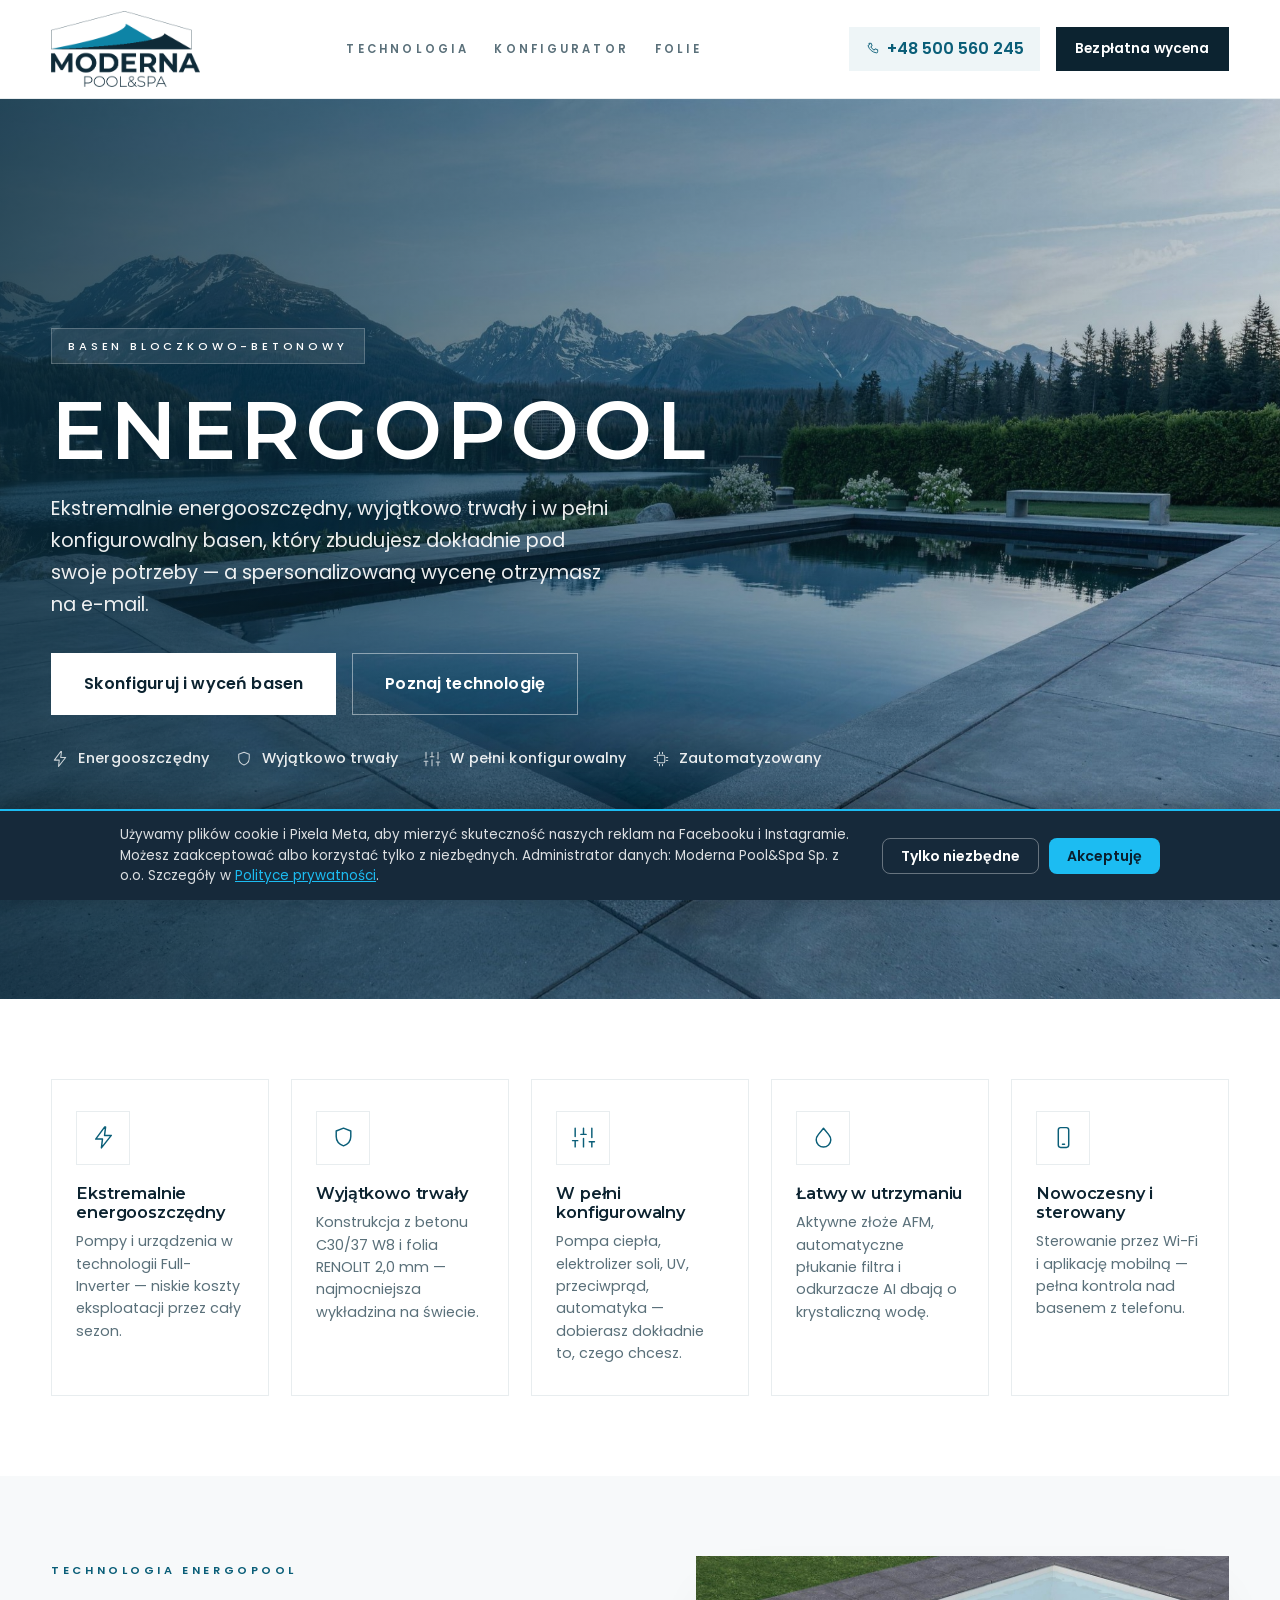
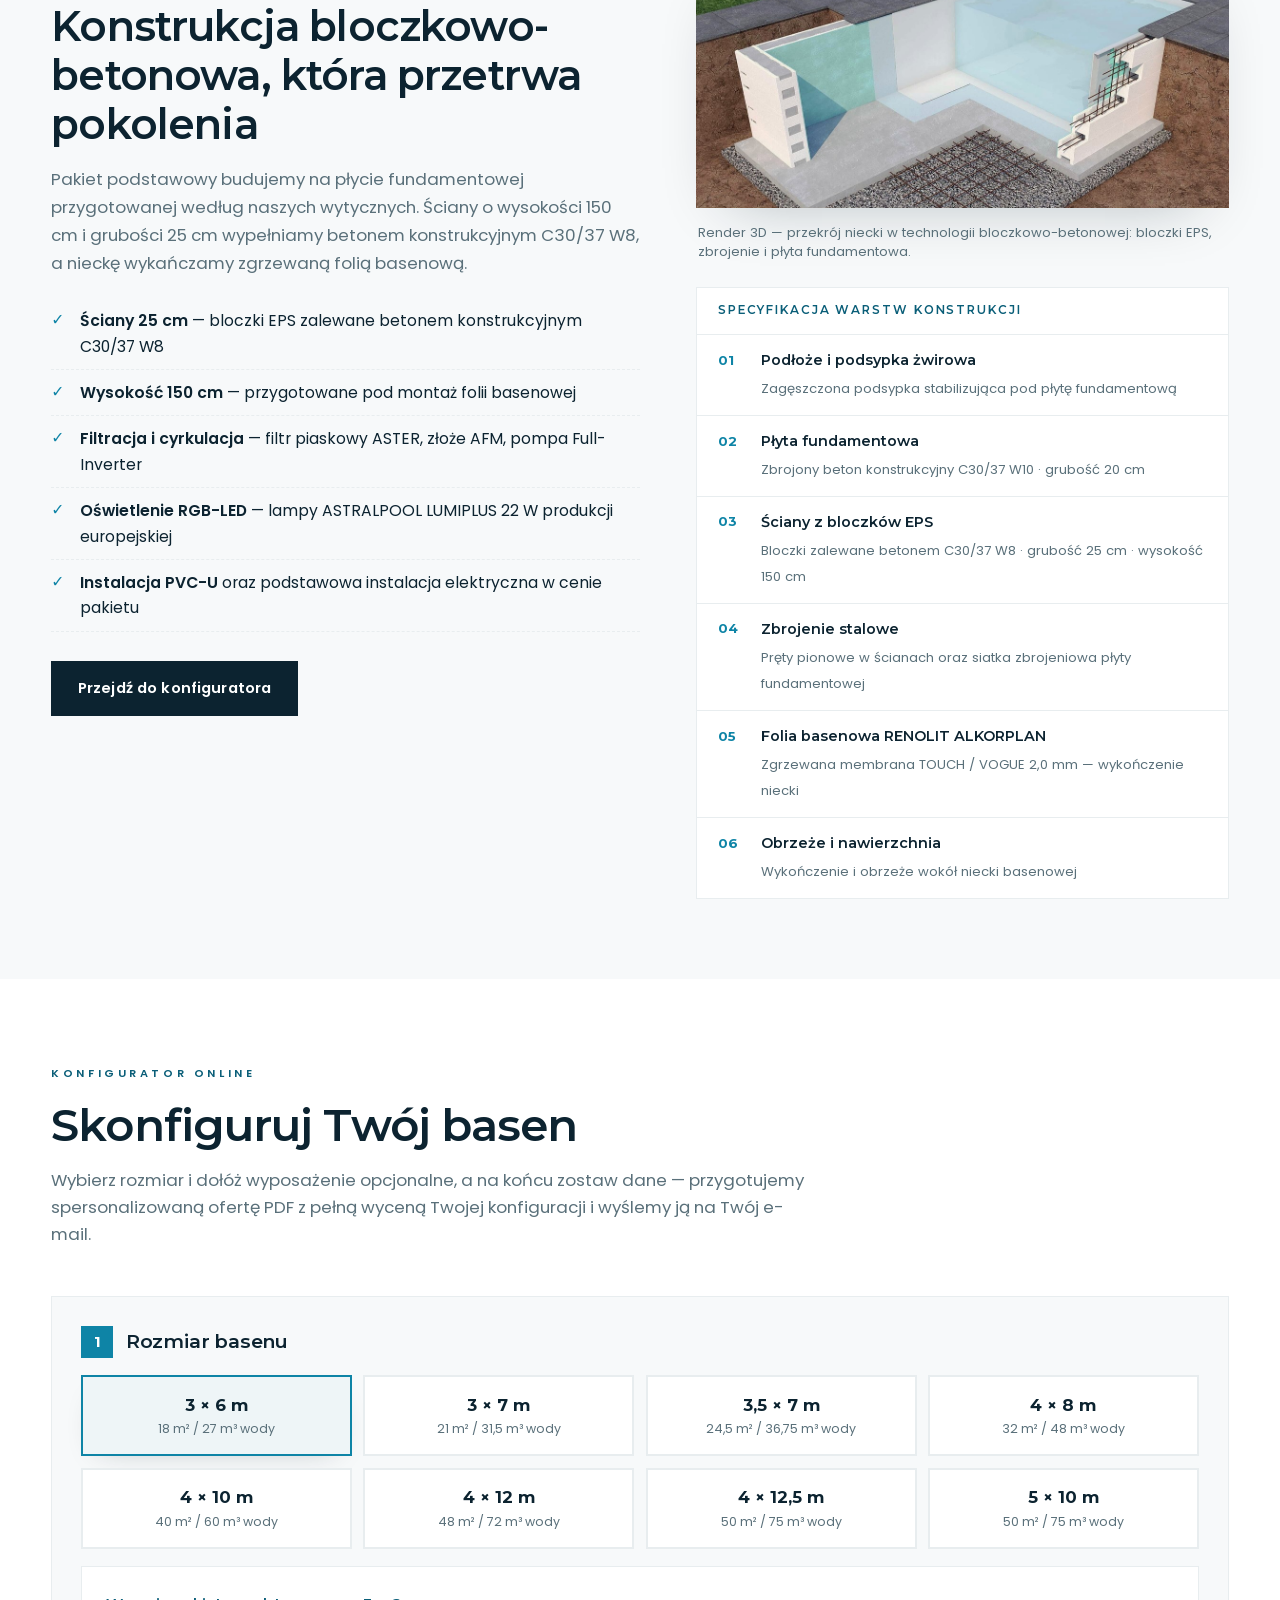
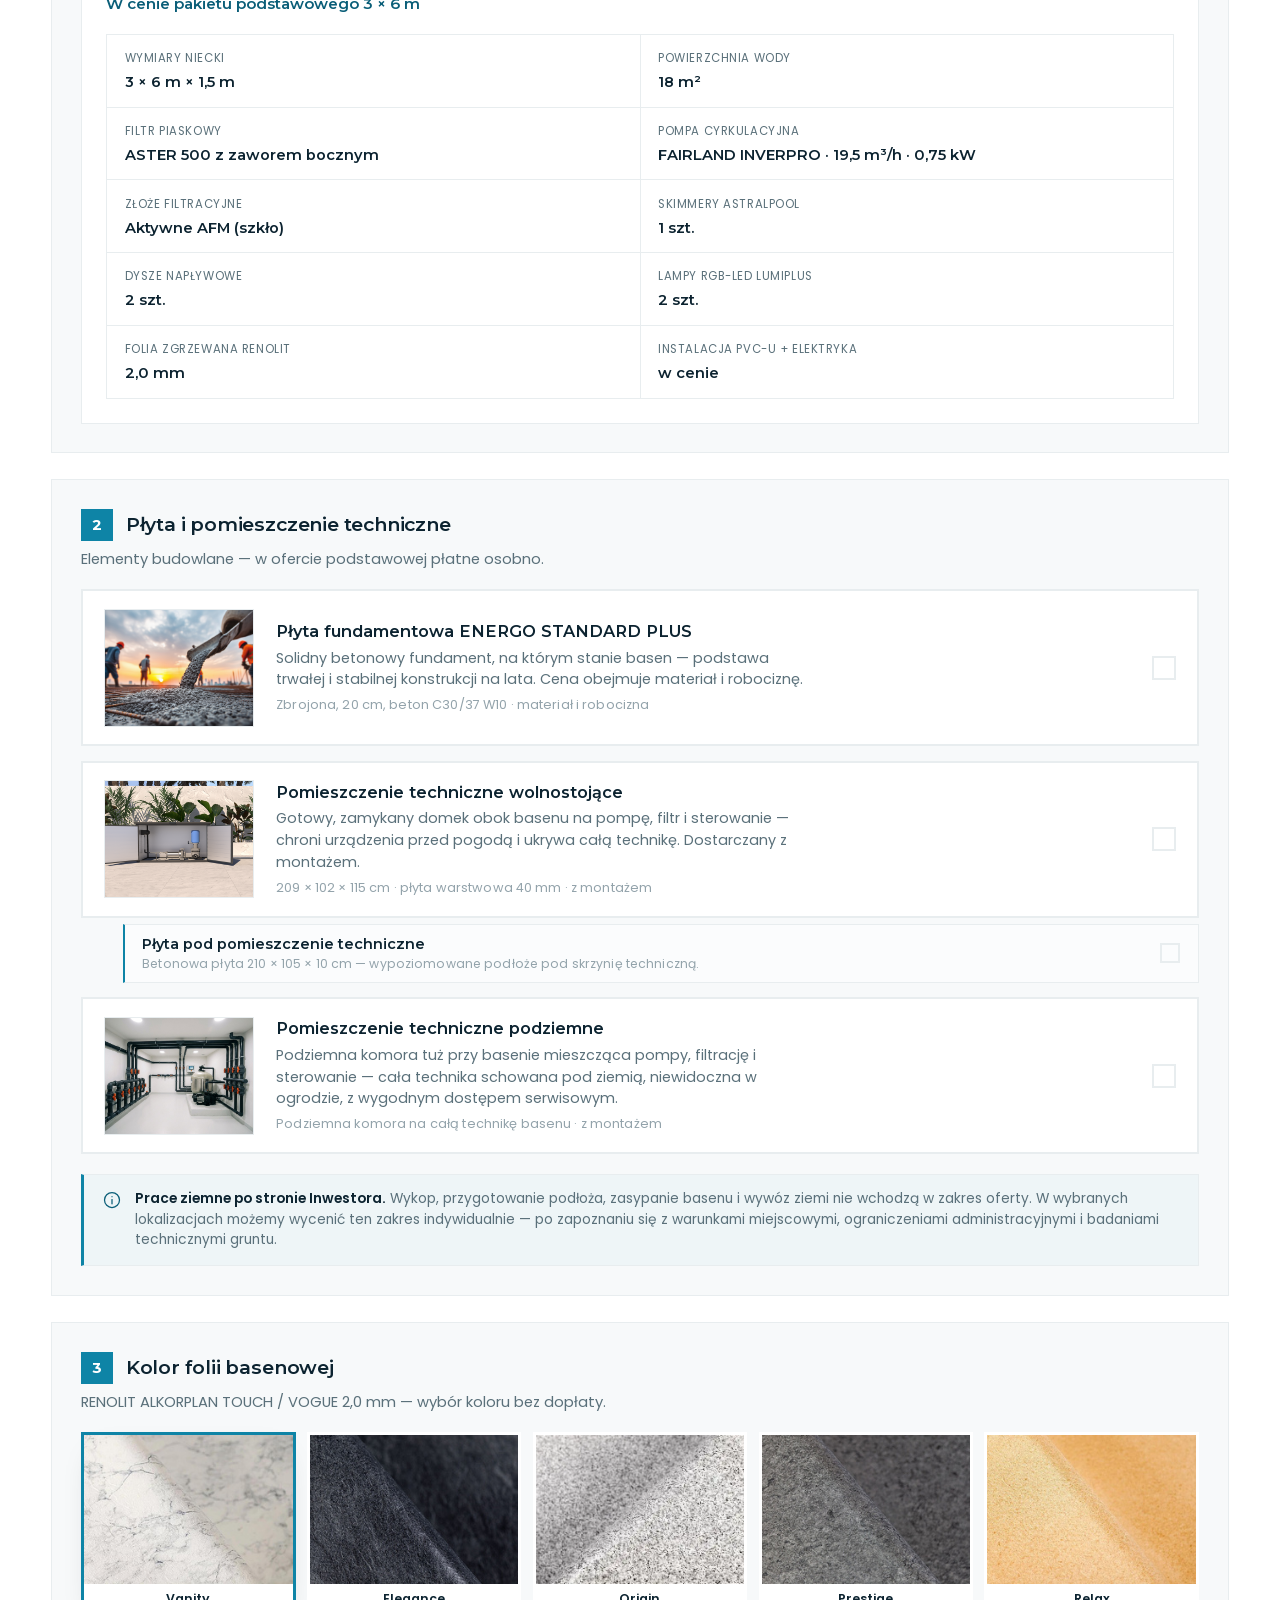
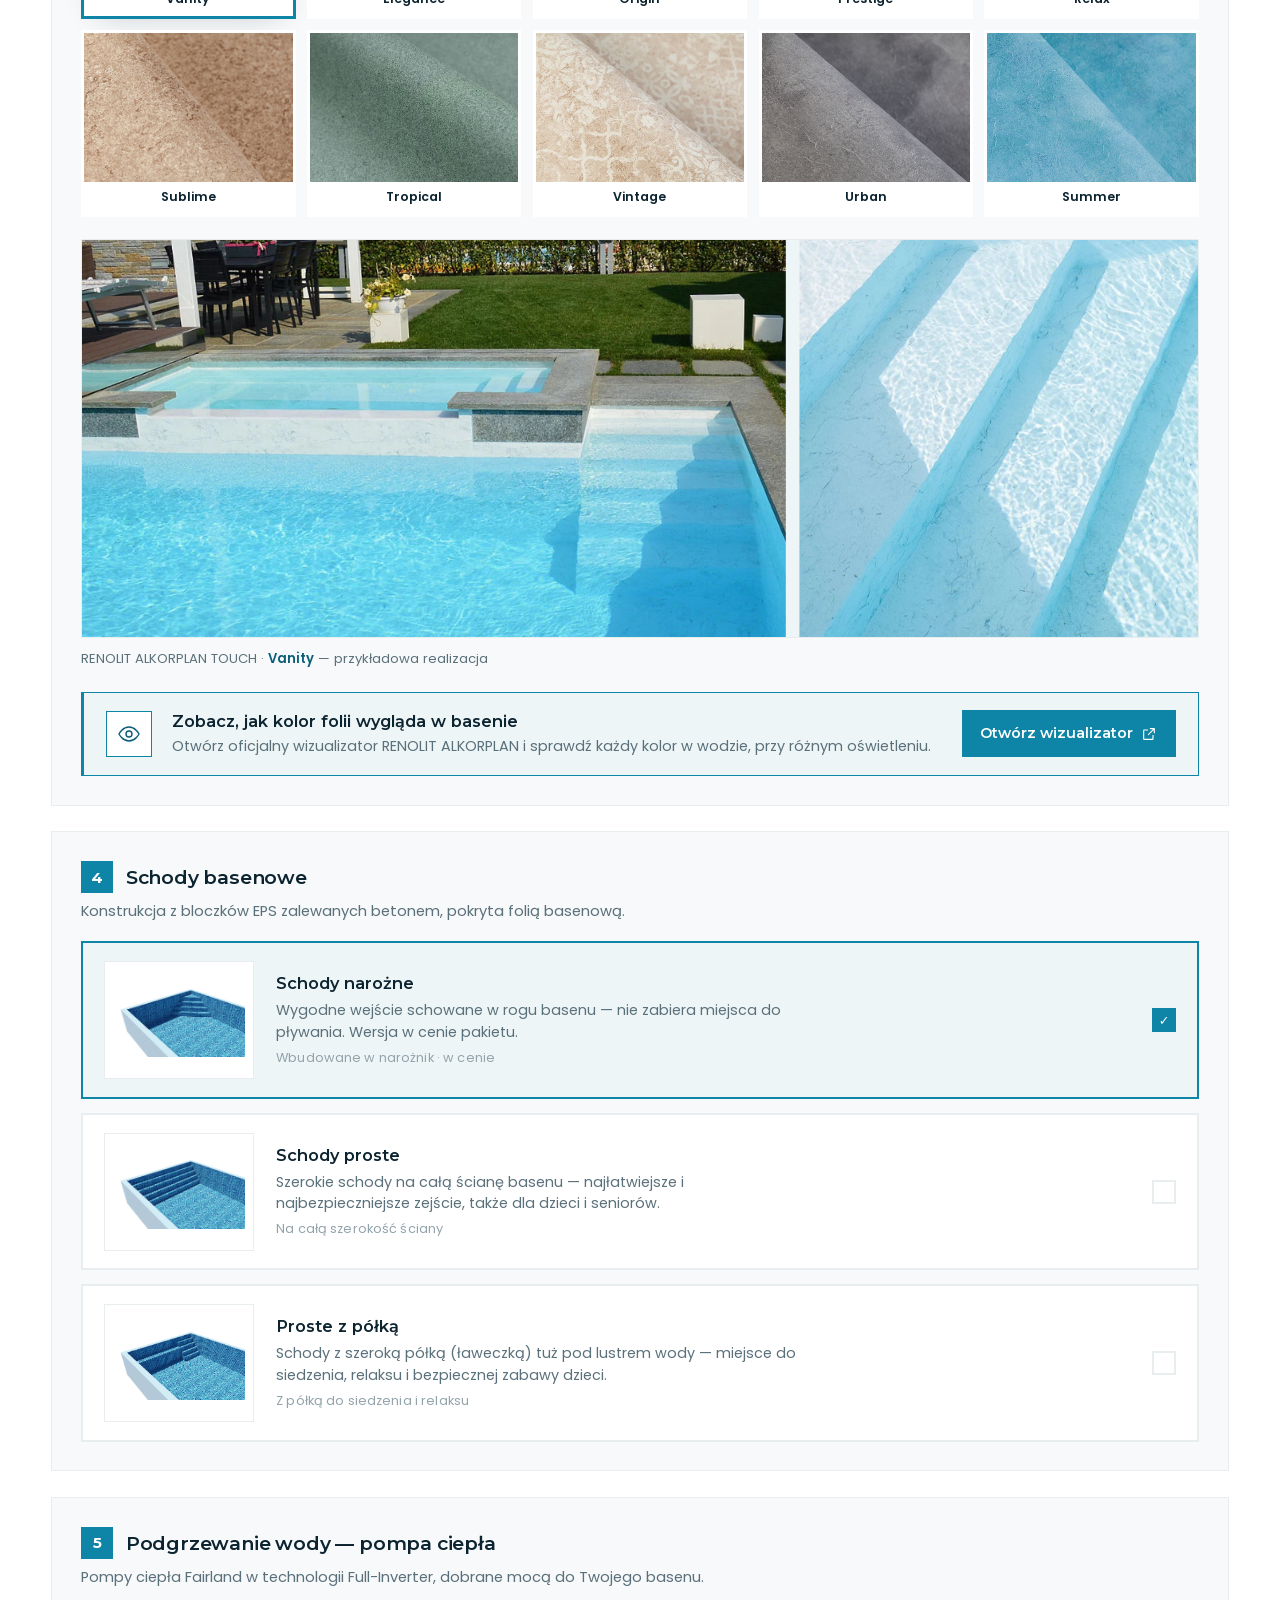
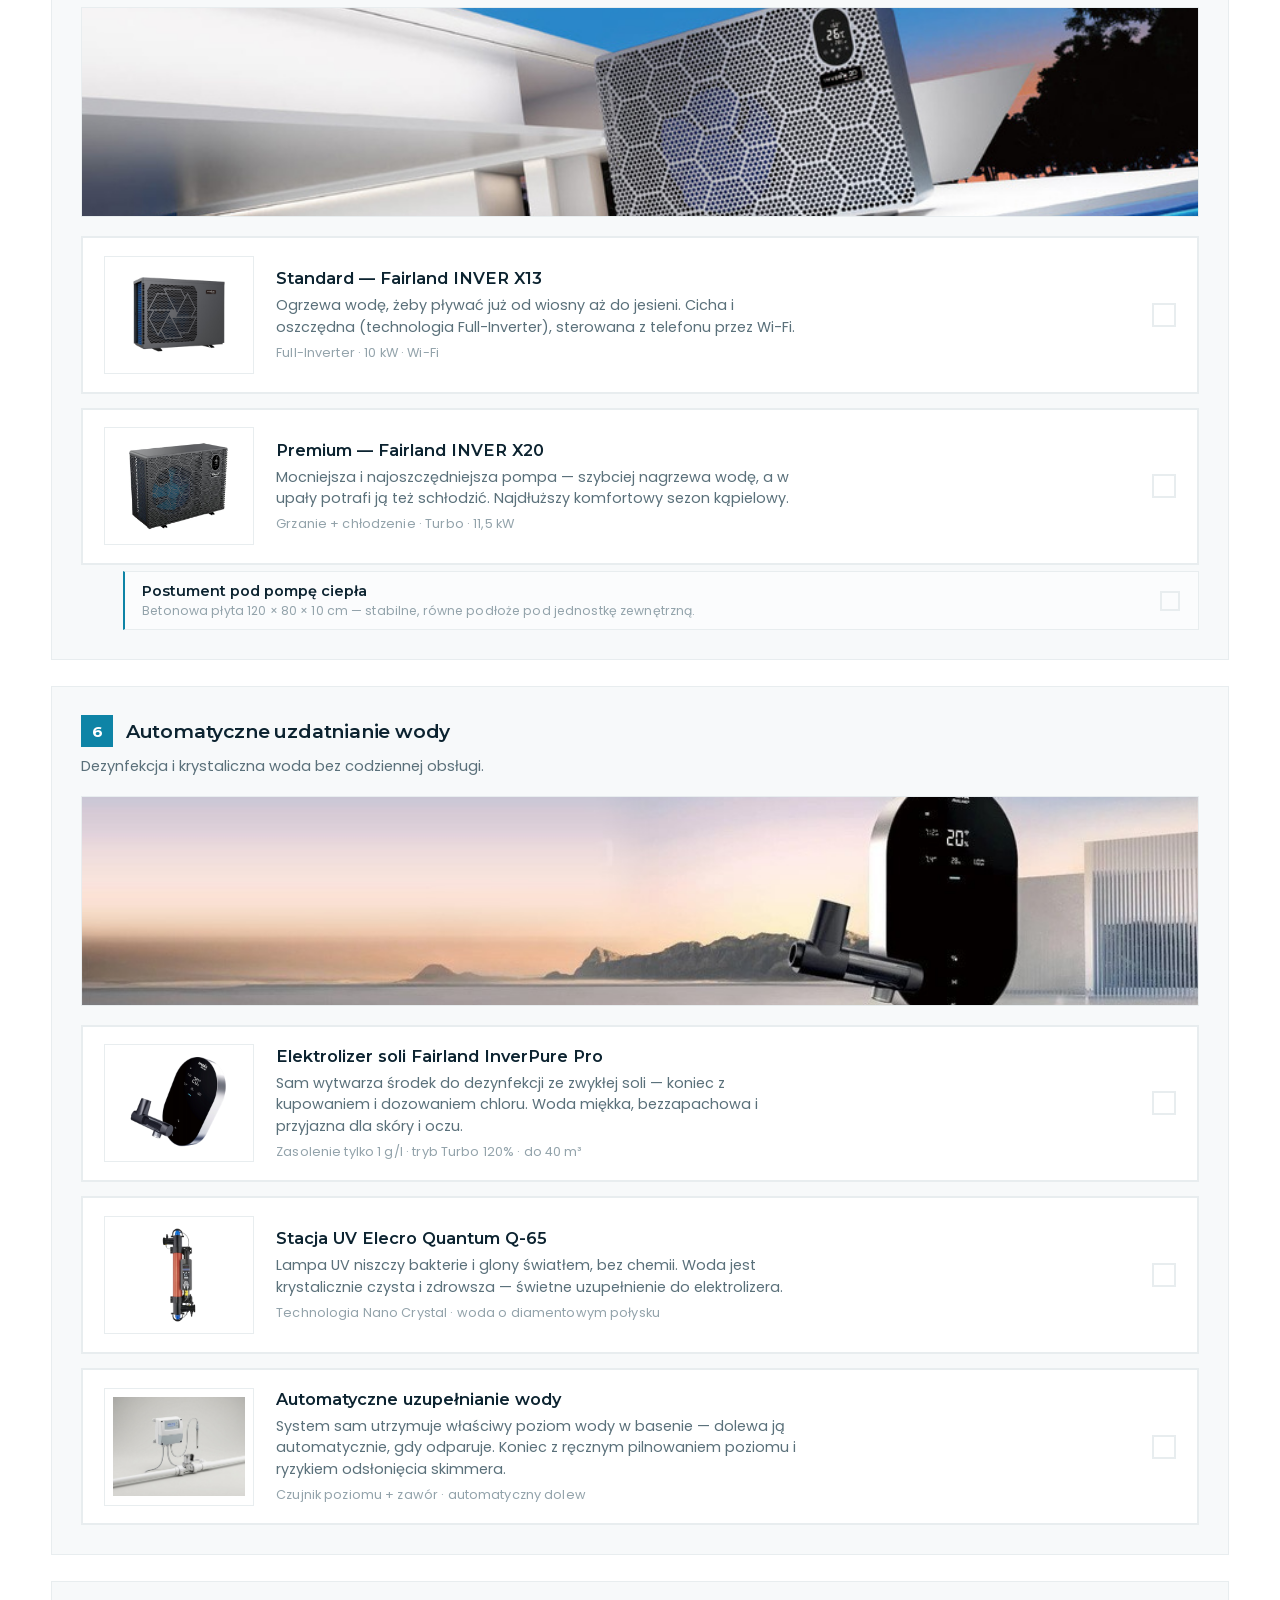
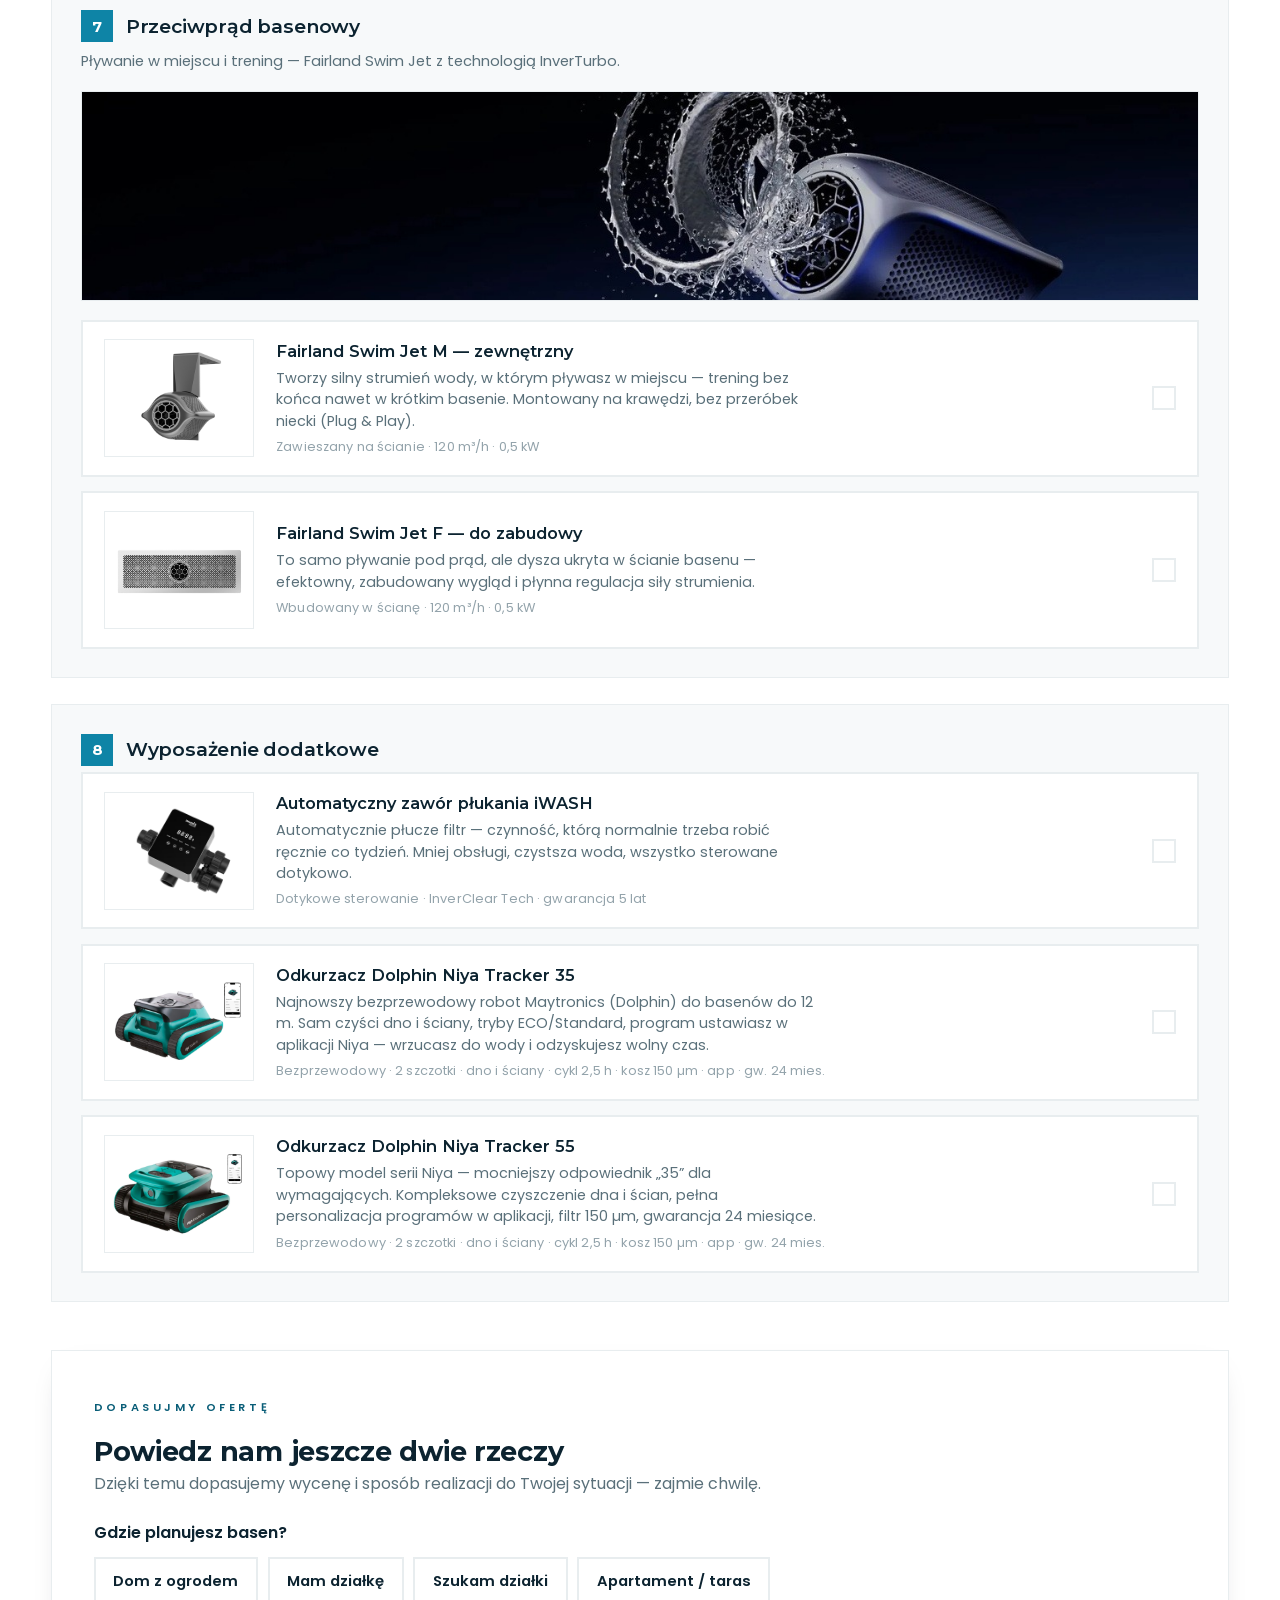
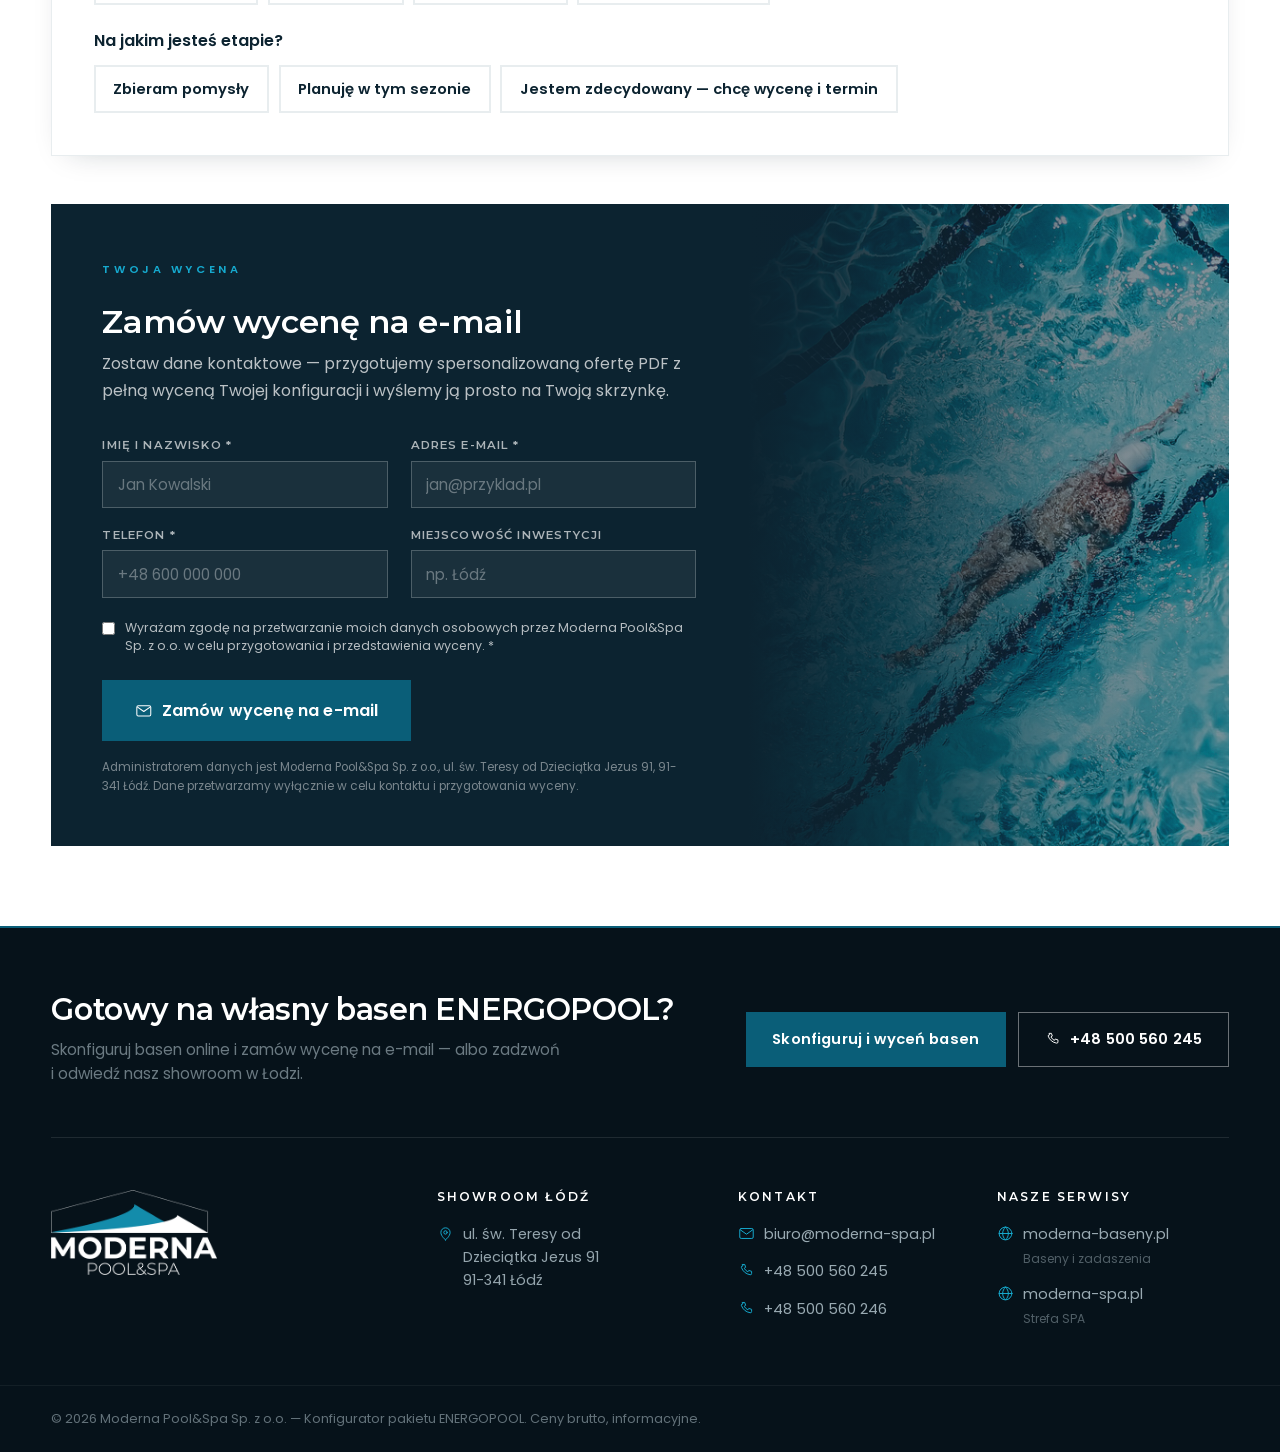
==== commit 5898390d: "link do polityki prywatności: baner cookie (index) + stopka landingu (lead)" ====
--- a/index.html
+++ b/index.html
@@ -325,7 +325,8 @@
 <div class="cc-banner" id="ccBanner" role="dialog" aria-live="polite" aria-label="Zgoda na pliki cookie" hidden>
   <div class="cc-inner">
     <p class="cc-text">Używamy plików cookie i Pixela Meta, aby mierzyć skuteczność naszych reklam na Facebooku i Instagramie.
-      Możesz zaakceptować albo korzystać tylko z niezbędnych. Administrator danych: Moderna Pool&amp;Spa Sp. z o.o.</p>
+      Możesz zaakceptować albo korzystać tylko z niezbędnych. Administrator danych: Moderna Pool&amp;Spa Sp. z o.o.
+      Szczegóły w <a href="polityka-prywatnosci.html" target="_blank" rel="noopener">Polityce prywatności</a>.</p>
     <div class="cc-actions">
       <button type="button" class="cc-btn cc-btn-ghost" id="ccDeny">Tylko niezbędne</button>
       <button type="button" class="cc-btn cc-btn-accept" id="ccAccept">Akceptuję</button>
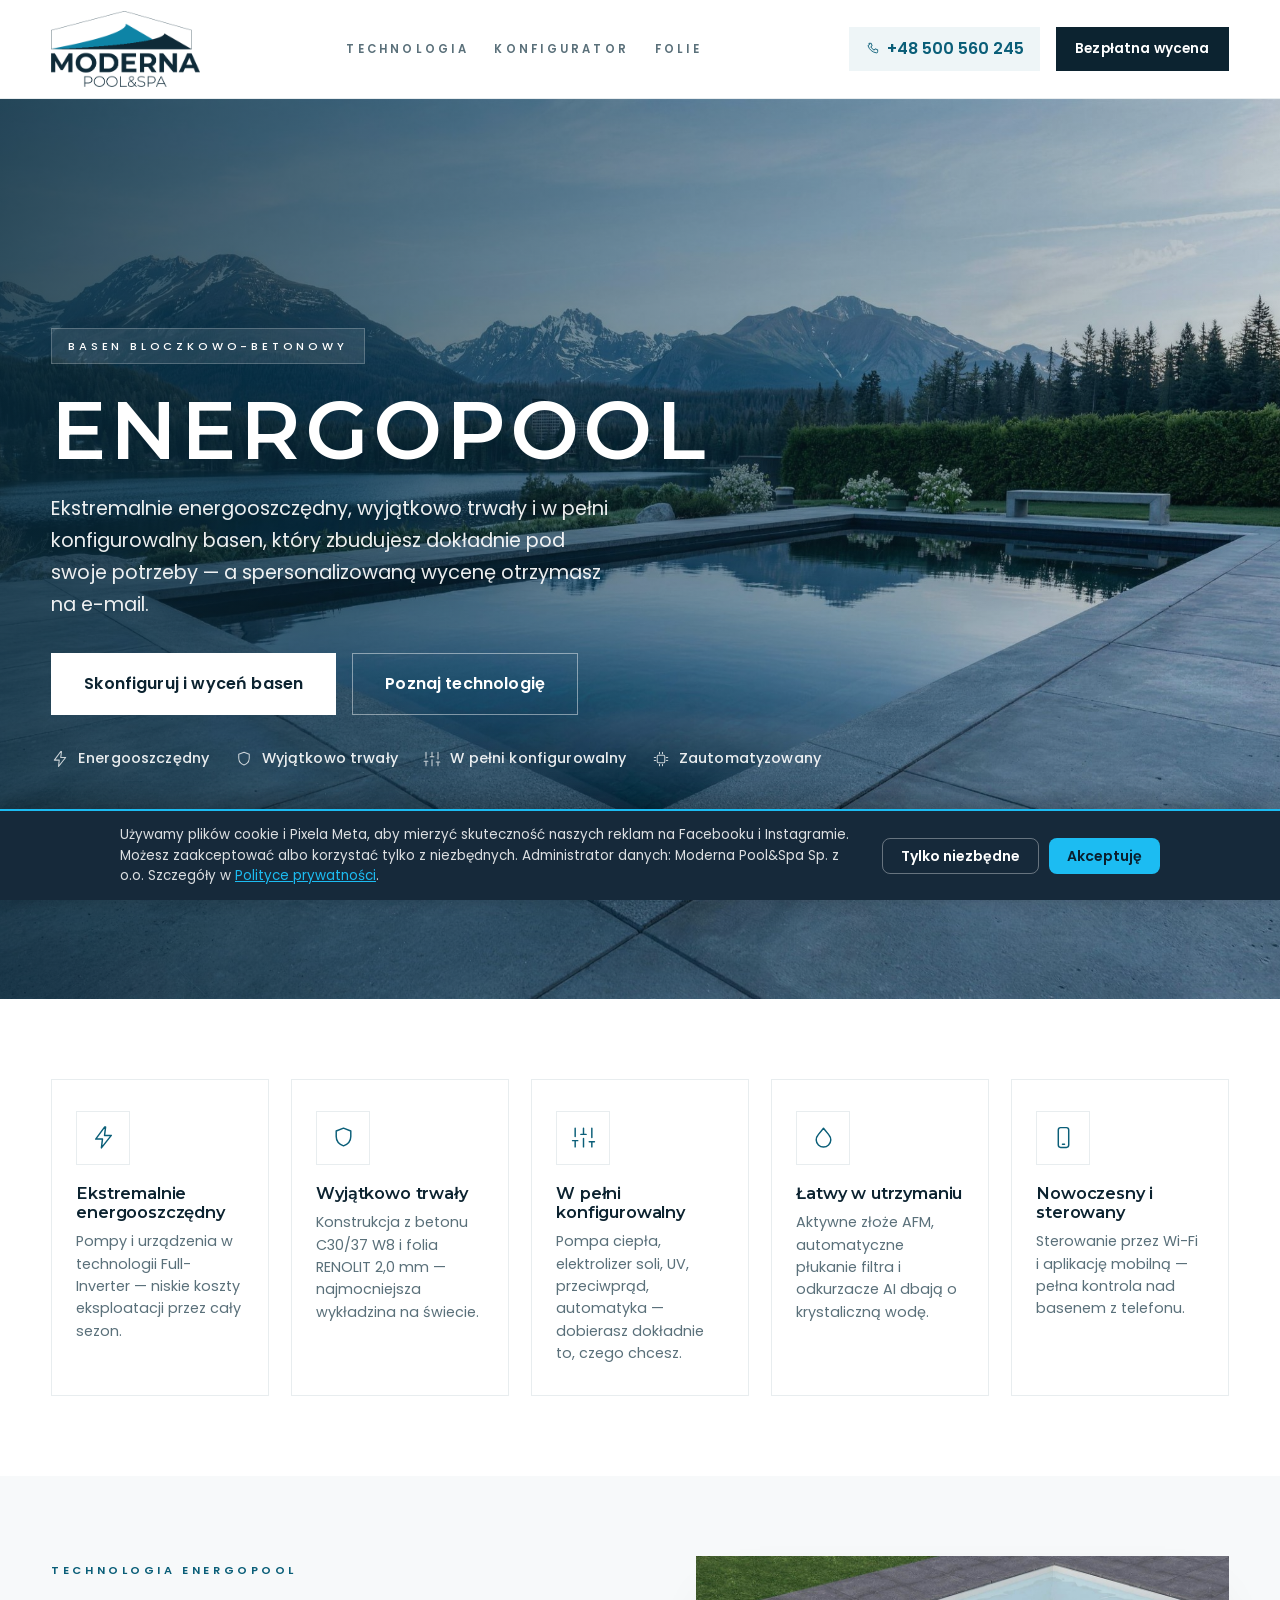
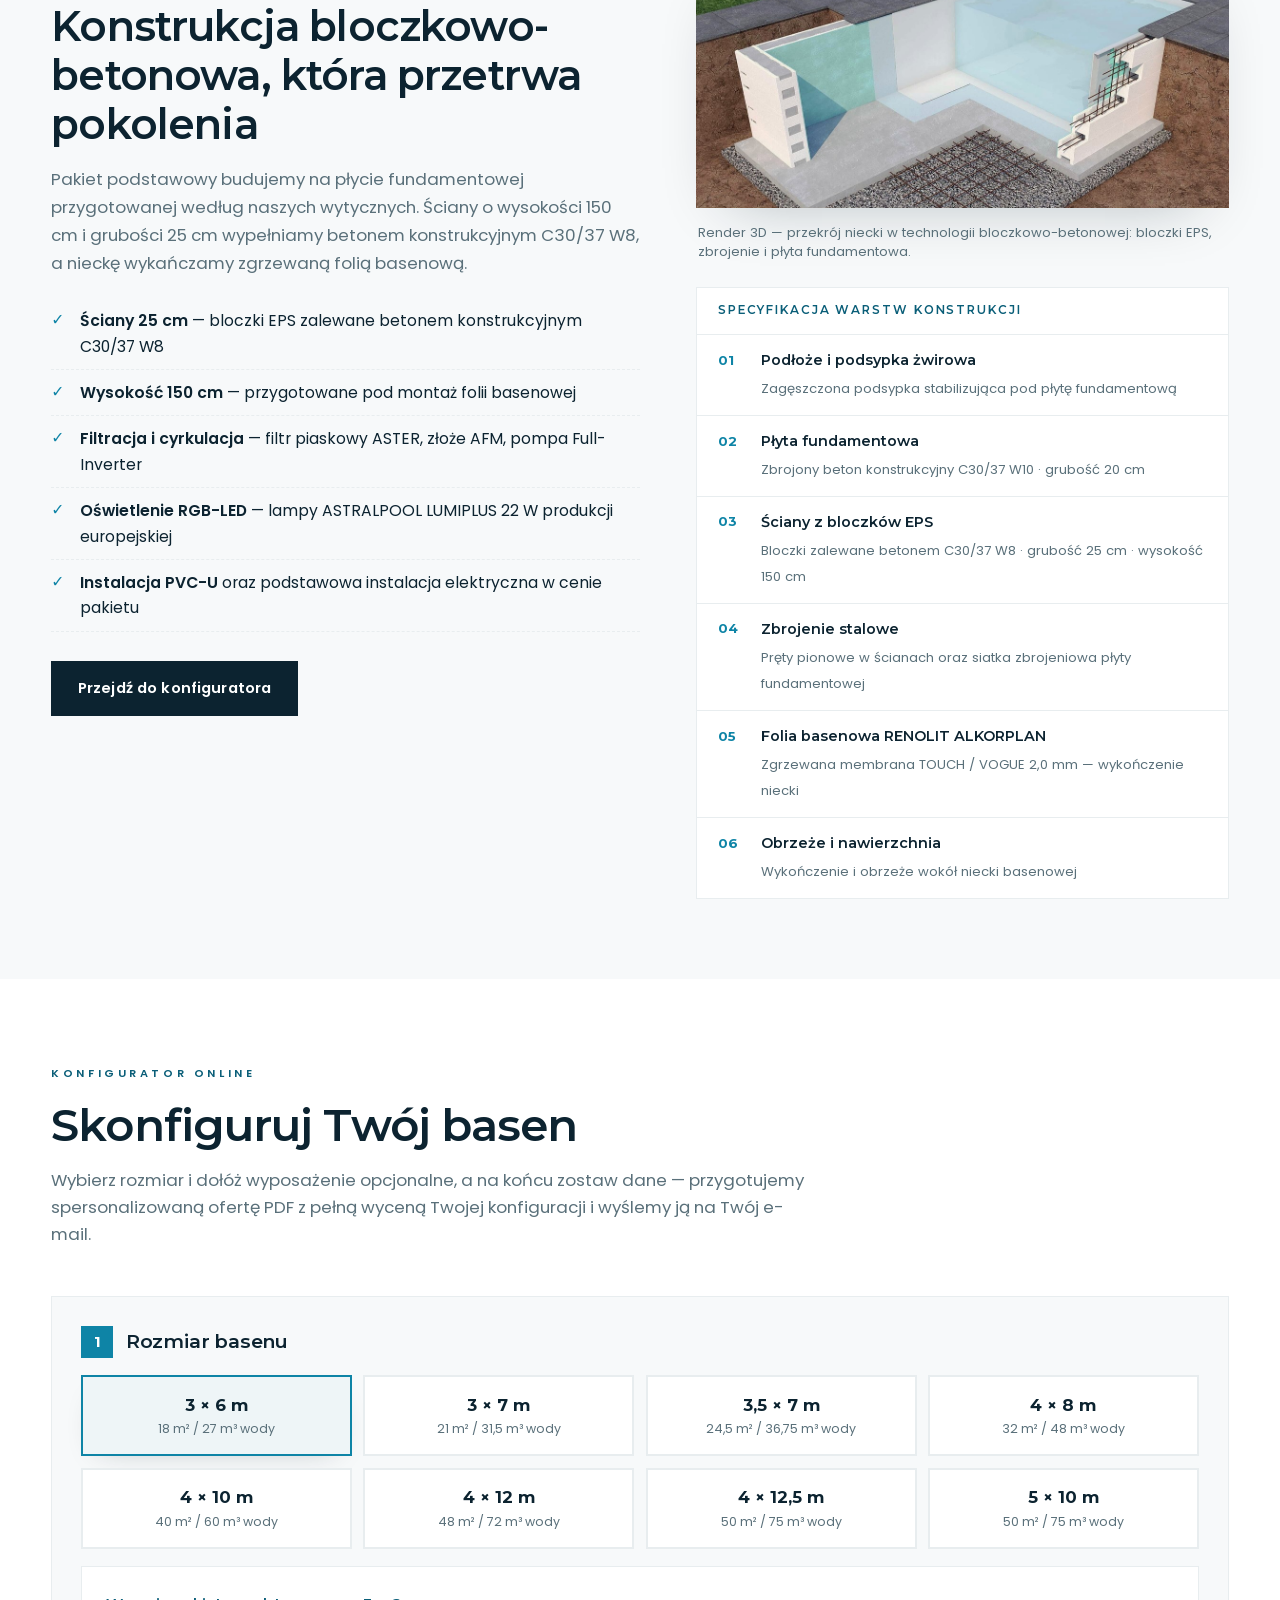
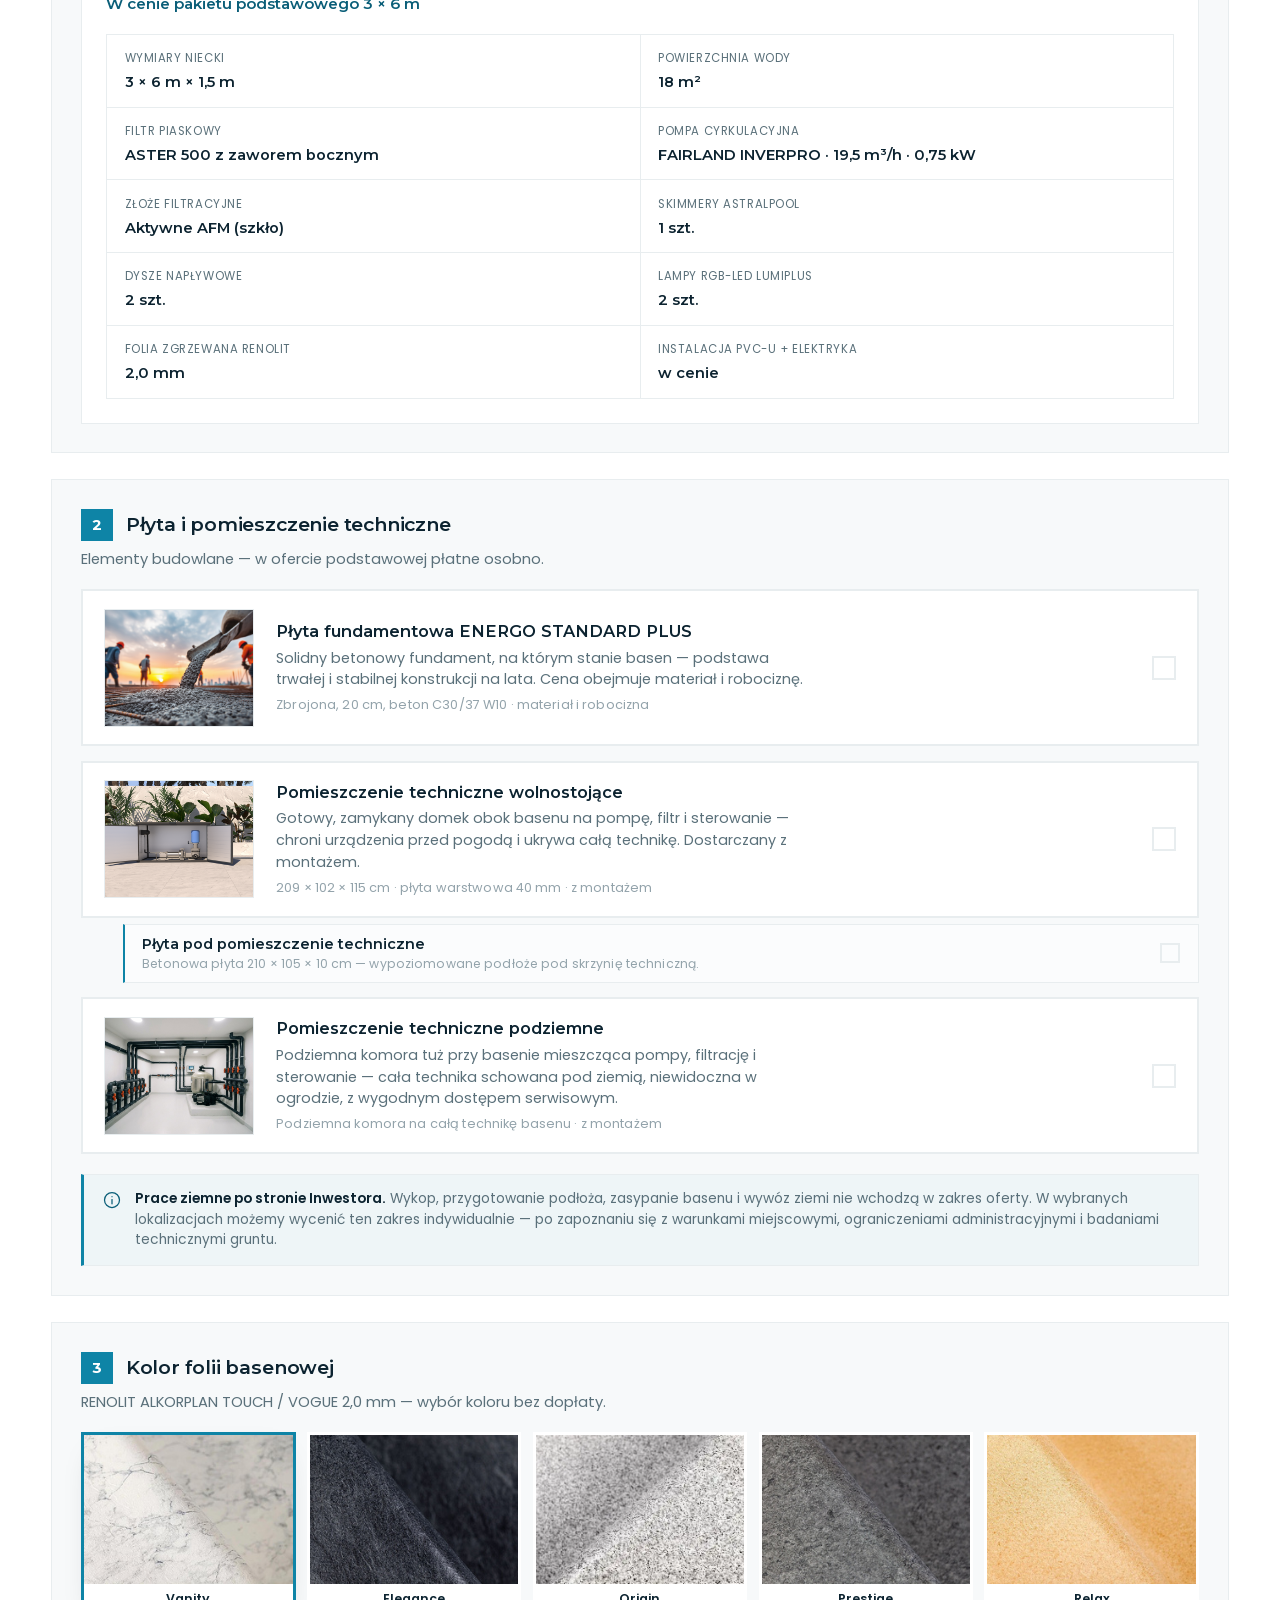
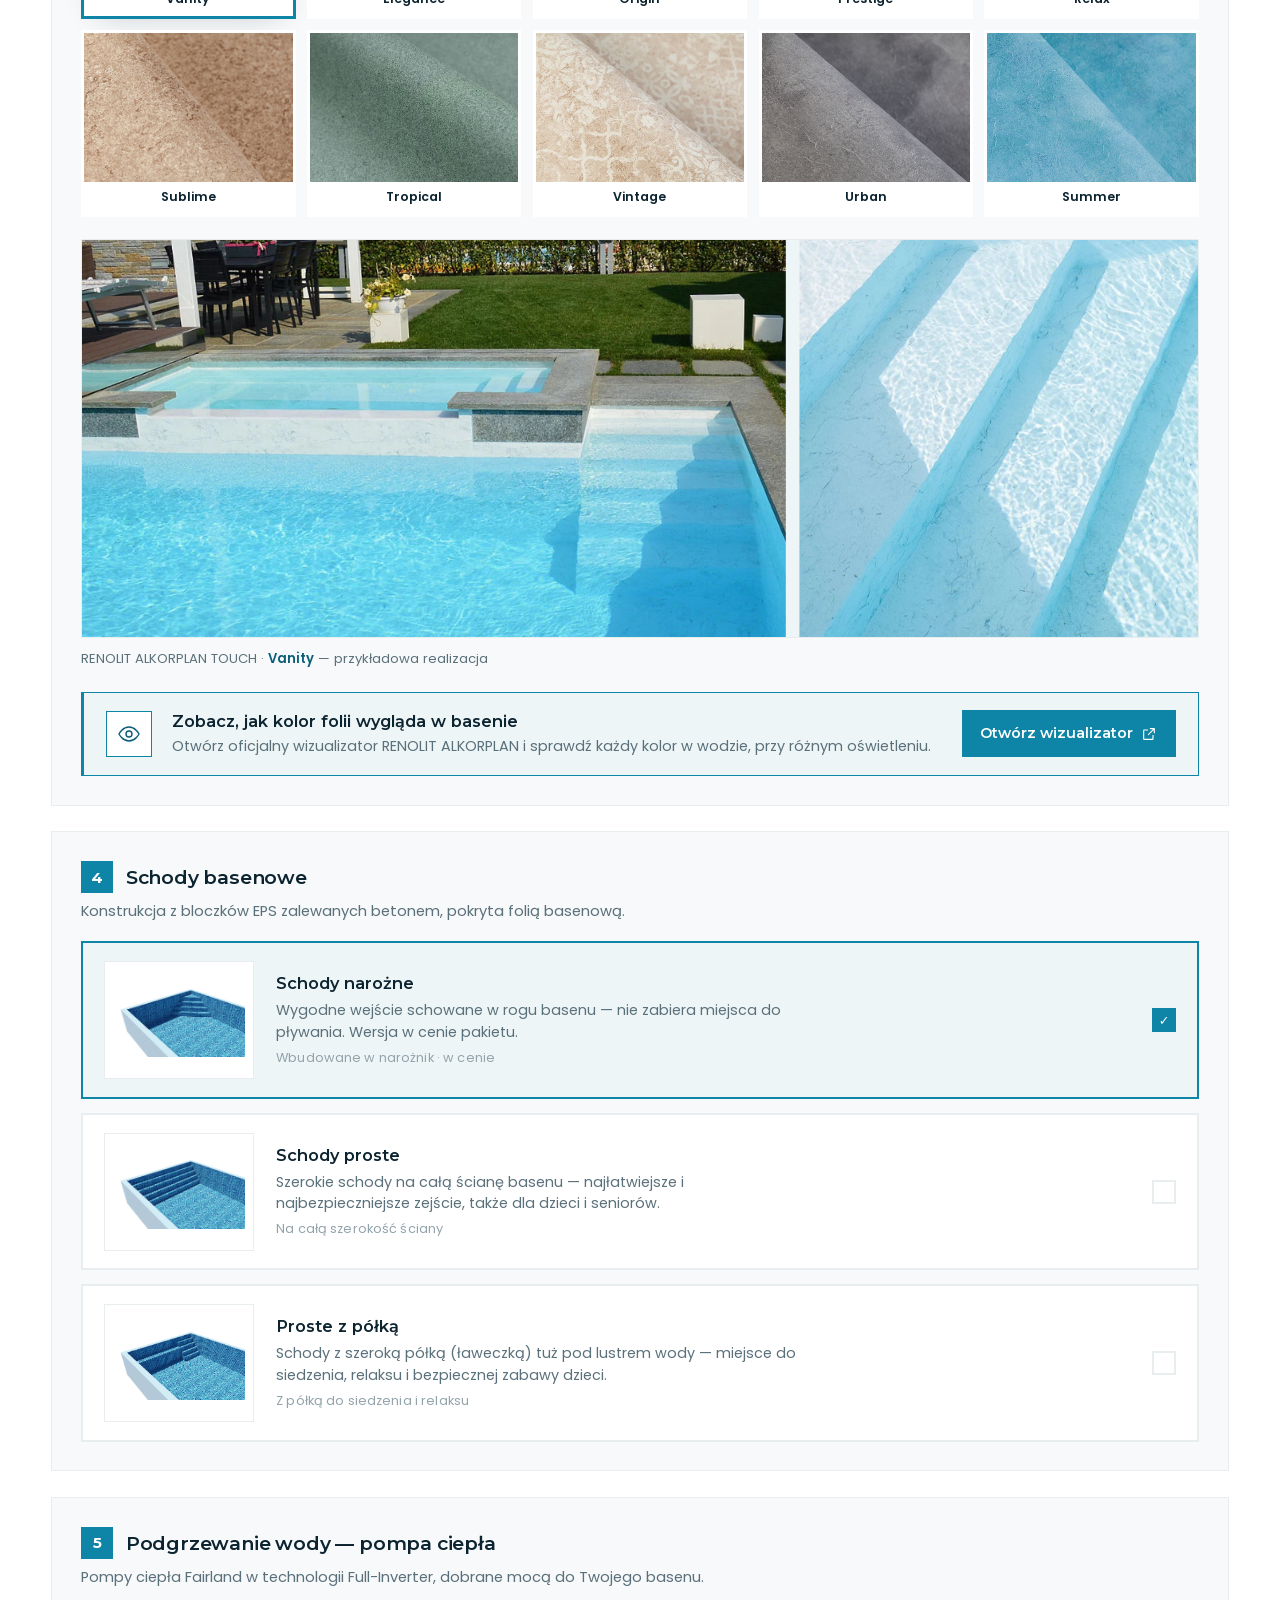
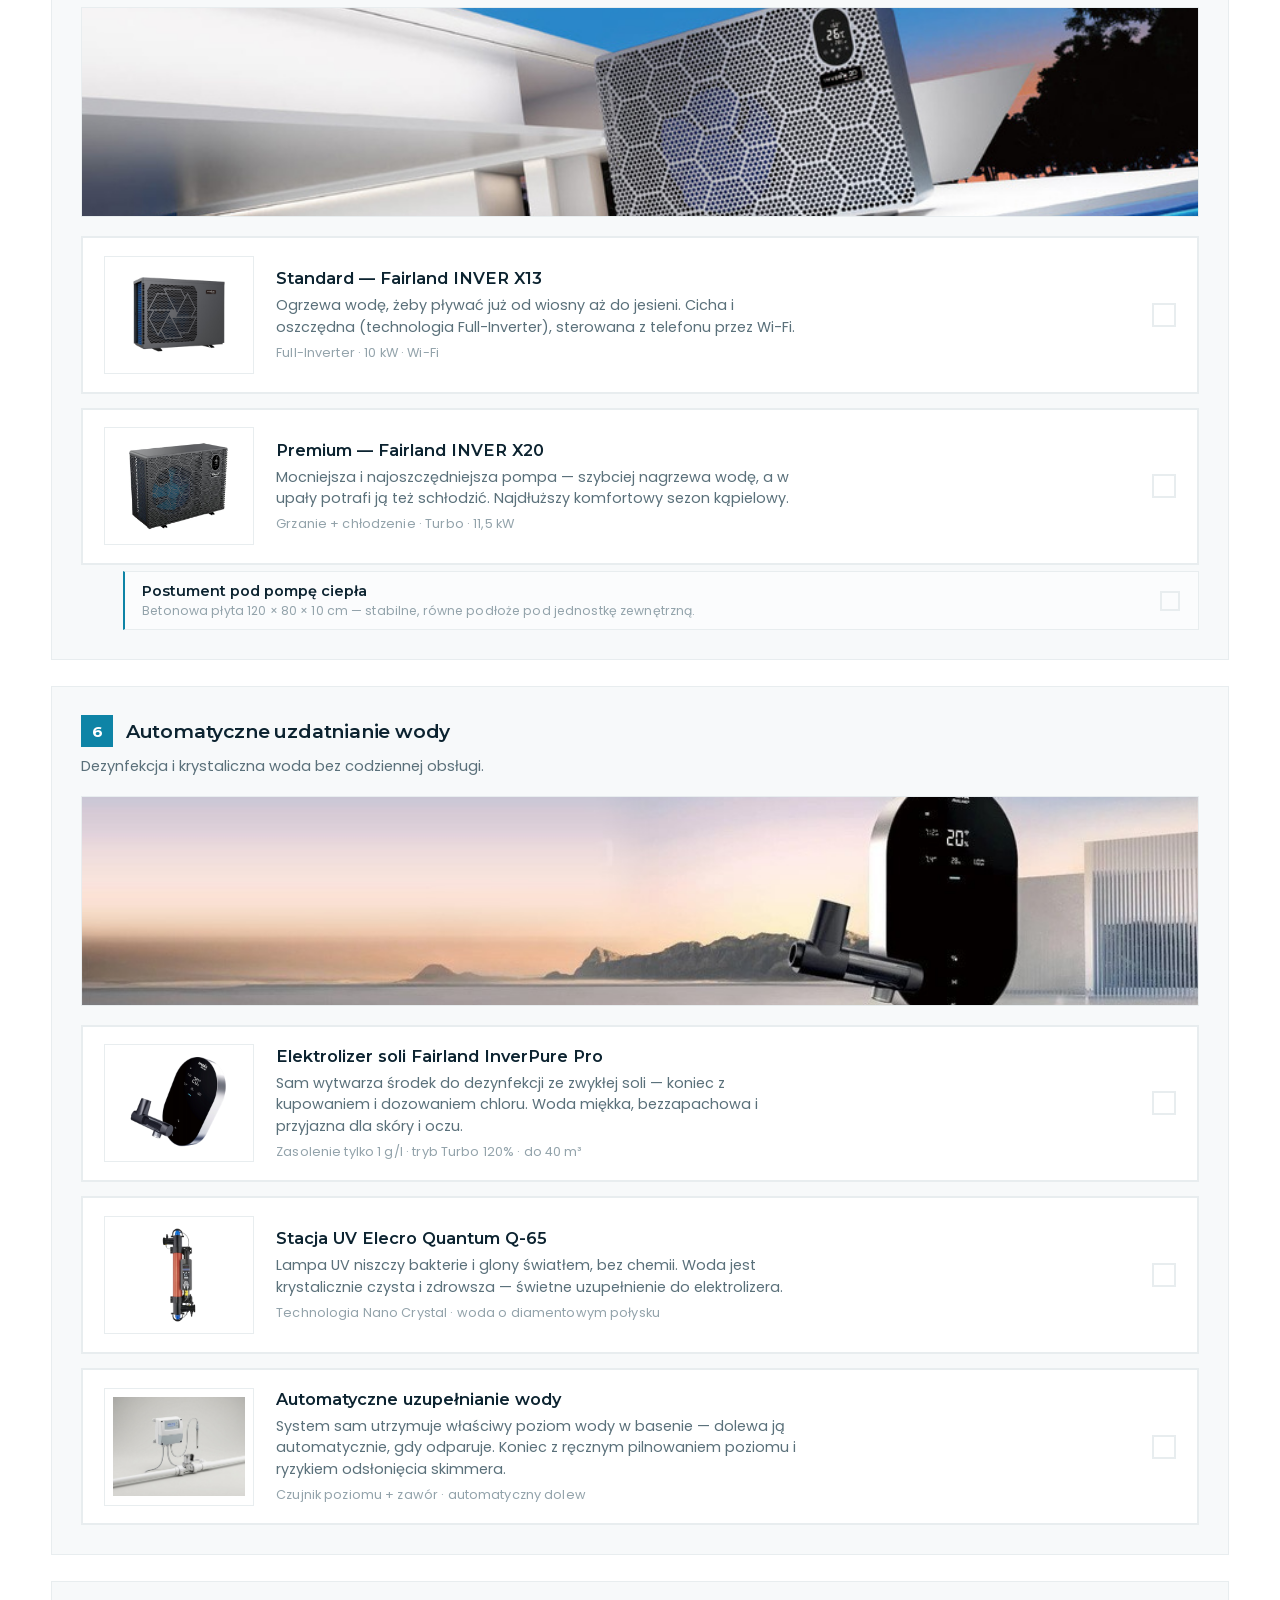
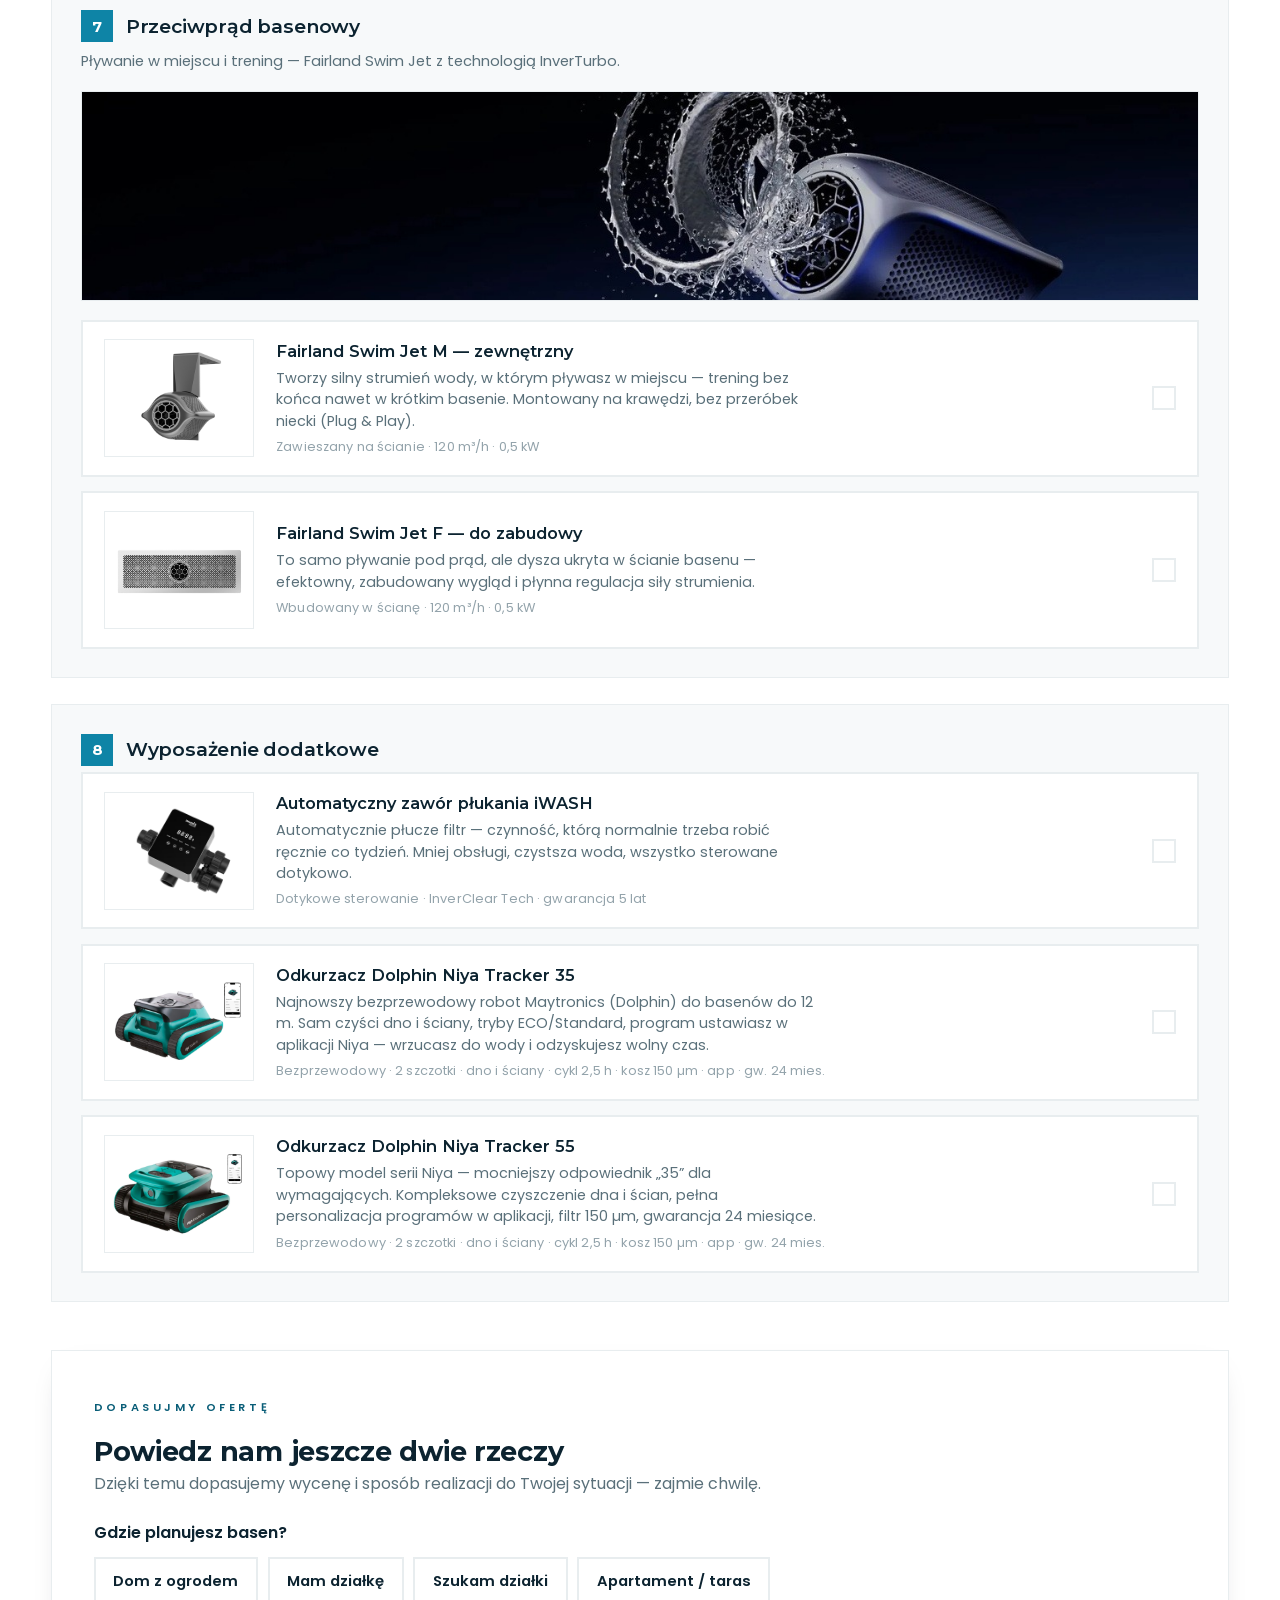
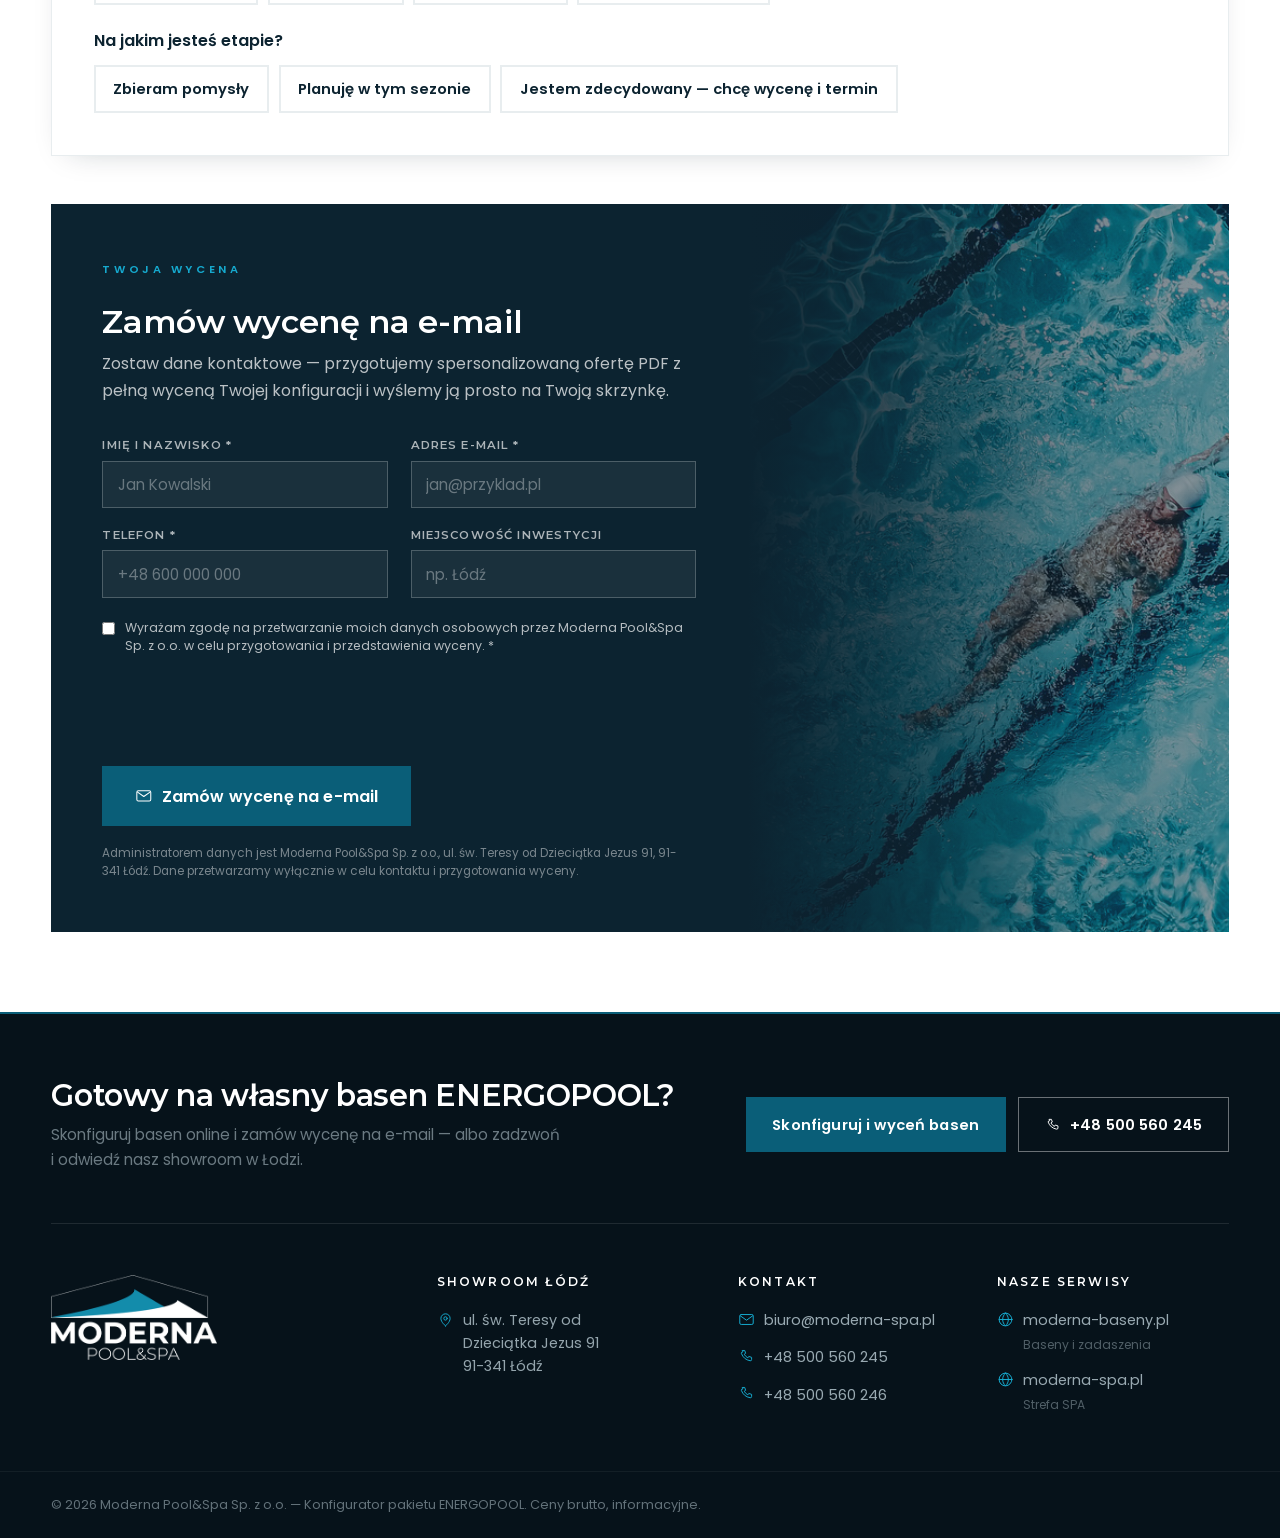
==== commit c5a4deed: "Anty-spam L3: widget Cloudflare Turnstile w formularzu wyceny - widget .cf-turnstile (Site Key 0x4AA" ====
--- a/index.html
+++ b/index.html
@@ -6,7 +6,7 @@
 <title>ENERGOPOOL — Konfigurator basenu | Moderna Pool&amp;Spa</title>
 <meta name="description" content="Skonfiguruj swój energooszczędny basen bloczkowo-betonowy ENERGOPOOL i zamów spersonalizowaną wycenę na e-mail. Moderna Pool&Spa — baseny, zadaszenia i strefa SPA.">
 <link rel="stylesheet" href="assets/fonts/fonts.css">
-<link rel="stylesheet" href="styles.css?v=20">
+<link rel="stylesheet" href="styles.css?v=21">
 <style>
   /* Baner zgody na cookie / Pixel Meta (RODO) */
   .cc-banner{position:fixed;left:0;right:0;bottom:0;z-index:9999;background:#16293a;color:#fff;border-top:2px solid #1cbcf2;box-shadow:0 -6px 24px rgba(0,0,0,.28);}
@@ -245,6 +245,9 @@
         </div>
 
         <form class="order-form" id="orderForm" novalidate>
+          <!-- honeypot anty-bot: niewidoczny dla ludzi; boty wypełniają to pole → serwer odrzuca -->
+          <input type="text" id="ordCompany" name="company" tabindex="-1" autocomplete="off" aria-hidden="true"
+                 style="position:absolute;left:-9999px;width:1px;height:1px;opacity:0;pointer-events:none">
           <div class="order-fields">
             <label class="fld"><span>Imię i nazwisko *</span>
               <input type="text" id="ordName" autocomplete="name" placeholder="Jan Kowalski"></label>
@@ -258,6 +261,9 @@
           <label class="consent"><input type="checkbox" id="ordRodo">
             <span>Wyrażam zgodę na przetwarzanie moich danych osobowych przez Moderna Pool&amp;Spa Sp. z o.o.
             w celu przygotowania i przedstawienia wyceny. *</span></label>
+          <!-- Cloudflare Turnstile — weryfikacja „nie-bot" (bez CAPTCHA-klikania dla ludzi) -->
+          <div class="cf-turnstile order-turnstile" data-sitekey="0x4AAAAAAD7QUq7DGXoyHNec"
+               data-theme="light" data-size="flexible"></div>
           <div class="lead-err" id="ordErr" hidden></div>
           <button type="submit" class="btn btn-primary btn-lg" id="ordSubmit">
             <span class="ico" data-icon="mail"></span> Zamów wycenę na e-mail</button>
@@ -340,7 +346,8 @@
   <span class="wa-fab-t">Napisz na WhatsApp</span>
 </a>
 
+<script src="https://challenges.cloudflare.com/turnstile/v0/api.js" async defer></script>
 <script src="data.js?v=8"></script>
-<script src="app.js?v=11"></script>
+<script src="app.js?v=14"></script>
 </body>
 </html>
--- a/styles.css
+++ b/styles.css
@@ -248,6 +248,7 @@
 .order-cta .consent{color:rgba(255,255,255,.7);margin-top:1.3rem}
 .order-cta .consent input{accent-color:var(--teal-l)}
 .order-cta .lead-err{margin-top:1rem;color:#F1A9A9;font-size:.85rem}
+.order-turnstile{margin-top:1.3rem;min-height:65px}
 #ordSubmit{margin-top:1.5rem;width:auto;background:var(--teal-d);border-color:var(--teal-d)}
 #ordSubmit:hover{background:var(--teal);border-color:var(--teal)}
 .order-note{font-size:.74rem;color:rgba(255,255,255,.45);margin-top:1.1rem;line-height:1.55;max-width:72ch}
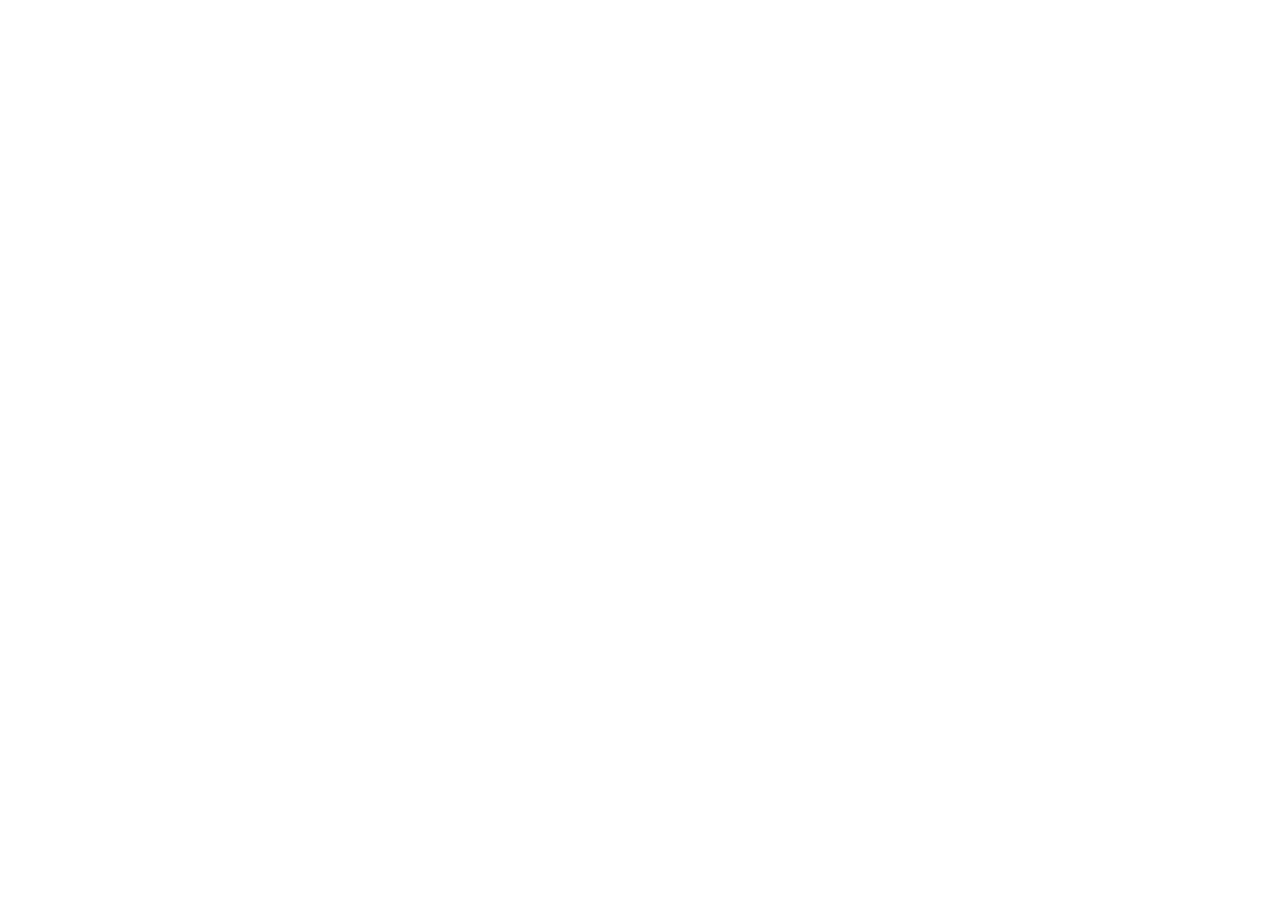
==== commit a5710511: "feat: stary konfigurator ENERGOPOOL przekierowany na aktualny (3 standardy) Pod tym adresem stał kon" ====
--- a/index.html
+++ b/index.html
@@ -3,351 +3,51 @@
 <head>
 <meta charset="UTF-8">
 <meta name="viewport" content="width=device-width, initial-scale=1.0">
-<title>ENERGOPOOL — Konfigurator basenu | Moderna Pool&amp;Spa</title>
-<meta name="description" content="Skonfiguruj swój energooszczędny basen bloczkowo-betonowy ENERGOPOOL i zamów spersonalizowaną wycenę na e-mail. Moderna Pool&Spa — baseny, zadaszenia i strefa SPA.">
-<link rel="stylesheet" href="assets/fonts/fonts.css">
-<link rel="stylesheet" href="styles.css?v=21">
+<title>Konfigurator basenu — Moderna Pool&amp;Spa</title>
+<!--
+  STRONA WYGASZONA 02.10.2026 (decyzja właściciela).
+
+  Tu stał konfigurator ENERGOPOOL: jeden poziom wyposażenia i osiem sztywnych rozmiarów,
+  w cenie zbliżonej do dzisiejszego pakietu PREMIUM. Klient, który tu trafiał ze starej
+  reklamy albo z zakładki, nie miał jak zobaczyć, że ta sama niecka w pakiecie BASIC
+  kosztuje około 30% mniej — najtańsza oferta wyglądała na nieistniejącą.
+
+  Aktualny konfigurator (BASIC / STANDARD / PREMIUM, folie CGT, dowolne wymiary):
+  https://moderna-baseny.pl/konfigurator-basenu/
+
+  DLACZEGO PRZEKIEROWANIE, A NIE USUNIĘCIE PLIKU. GitHub Pages nie umie odpowiedzieć 301,
+  a pod tym adresem wisi historia reklam z lipca i sierpnia 2026 (UTM-y w bazie ofert).
+  Skasowany plik dałby 404 i stratę tych wejść; przekierowanie przenosi je na aktualne ceny
+  RAZEM z parametrami kampanii, więc atrybucja w CRM się nie urywa.
+
+  Katalog /assets i /pakiety zostają — korzysta z nich strona, na którą tu przekierowujemy.
+-->
+<link rel="canonical" href="https://moderna-baseny.pl/konfigurator-basenu/">
+<meta name="robots" content="noindex, follow">
+<meta http-equiv="refresh" content="0; url=https://moderna-baseny.pl/konfigurator-basenu/">
+<script>
+  // Parametry kampanii (utm_*, fbclid) muszą przejść dalej, inaczej wejście z reklamy
+  // zapisze się w CRM jako ruch bezpośredni. Kotwica #konfigurator istnieje też na nowej stronie.
+  (function () {
+    var cel = "https://moderna-baseny.pl/konfigurator-basenu/";
+    var zapytanie = window.location.search || "";
+    var kotwica = window.location.hash === "#konfigurator" ? "#konfigurator" : "";
+    window.location.replace(cel + zapytanie + kotwica);
+  })();
+</script>
 <style>
-  /* Baner zgody na cookie / Pixel Meta (RODO) */
-  .cc-banner{position:fixed;left:0;right:0;bottom:0;z-index:9999;background:#16293a;color:#fff;border-top:2px solid #1cbcf2;box-shadow:0 -6px 24px rgba(0,0,0,.28);}
-  .cc-inner{max-width:1080px;margin:0 auto;padding:14px 20px;display:flex;gap:18px;align-items:center;justify-content:space-between;flex-wrap:wrap;}
-  .cc-text{margin:0;font-size:13.5px;line-height:1.5;color:rgba(255,255,255,.85);flex:1 1 320px;}
-  .cc-text a{color:#1cbcf2;text-decoration:underline;}
-  .cc-actions{display:flex;gap:10px;flex:0 0 auto;}
-  .cc-btn{border:0;border-radius:8px;padding:10px 18px;font-size:14px;font-weight:600;cursor:pointer;font-family:inherit;line-height:1;}
-  .cc-btn-accept{background:#1cbcf2;color:#0a1f2e;}
-  .cc-btn-accept:hover{opacity:.9;}
-  .cc-btn-ghost{background:transparent;color:#fff;border:1px solid rgba(255,255,255,.35);}
-  .cc-btn-ghost:hover{border-color:#fff;}
-  @media (max-width:560px){.cc-inner{flex-direction:column;align-items:stretch;}.cc-actions{justify-content:flex-end;}}
+  body{margin:0;min-height:100vh;display:grid;place-items:center;background:#122232;color:#fff;
+       font-family:system-ui,-apple-system,"Segoe UI",sans-serif;text-align:center;padding:24px;}
+  a{color:#7fd4f5;}
+  p{max-width:34rem;line-height:1.6;}
 </style>
 </head>
 <body>
-
-<!-- ================= HEADER ================= -->
-<header class="site-header" id="top">
-  <div class="container header-inner">
-    <a href="#top" class="brand">
-      <img src="assets/logo-dark.png" alt="Moderna Pool&Spa" class="brand-mark">
-    </a>
-    <nav class="main-nav">
-      <a href="#technologia">Technologia</a>
-      <a href="#konfigurator">Konfigurator</a>
-      <a href="#folie">Folie</a>
-    </nav>
-    <div class="header-actions">
-      <a href="tel:+48500560245" class="header-phone">
-        <span class="ico" data-icon="phone"></span> +48 500 560 245
-      </a>
-      <a href="#konfigurator" class="btn btn-primary btn-sm">Bezpłatna wycena</a>
-    </div>
-  </div>
-</header>
-
-<!-- ================= HERO ================= -->
-<section class="hero" style="background-image:url('assets/hero-energopool.jpg')">
-  <div class="hero-overlay"></div>
-  <div class="container">
-    <div class="hero-content">
-      <span class="hero-kicker">Basen bloczkowo-betonowy</span>
-      <h1>ENERGOPOOL</h1>
-      <p class="hero-lead">Ekstremalnie energooszczędny, wyjątkowo trwały i w pełni konfigurowalny basen,
-        który zbudujesz dokładnie pod swoje potrzeby — a spersonalizowaną wycenę otrzymasz na e-mail.</p>
-      <div class="hero-cta">
-        <a href="#konfigurator" class="btn btn-primary btn-lg">Skonfiguruj i wyceń basen</a>
-        <a href="#technologia" class="btn btn-ghost btn-lg">Poznaj technologię</a>
-      </div>
-      <ul class="hero-badges">
-        <li><span class="ico" data-icon="bolt"></span> Energooszczędny</li>
-        <li><span class="ico" data-icon="shield"></span> Wyjątkowo trwały</li>
-        <li><span class="ico" data-icon="sliders"></span> W pełni konfigurowalny</li>
-        <li><span class="ico" data-icon="cpu"></span> Zautomatyzowany</li>
-      </ul>
-    </div>
-  </div>
-</section>
-
-<!-- ================= FEATURES ================= -->
-<section class="features">
-  <div class="container">
-    <div class="feature-grid">
-      <div class="feature"><div class="f-ico"><span class="ico" data-icon="bolt"></span></div><h3>Ekstremalnie energooszczędny</h3><p>Pompy i urządzenia w technologii Full-Inverter — niskie koszty eksploatacji przez cały sezon.</p></div>
-      <div class="feature"><div class="f-ico"><span class="ico" data-icon="shield"></span></div><h3>Wyjątkowo trwały</h3><p>Konstrukcja z betonu C30/37 W8 i folia RENOLIT 2,0 mm — najmocniejsza wykładzina na świecie.</p></div>
-      <div class="feature"><div class="f-ico"><span class="ico" data-icon="sliders"></span></div><h3>W pełni konfigurowalny</h3><p>Pompa ciepła, elektrolizer soli, UV, przeciwprąd, automatyka — dobierasz dokładnie to, czego chcesz.</p></div>
-      <div class="feature"><div class="f-ico"><span class="ico" data-icon="droplet"></span></div><h3>Łatwy w utrzymaniu</h3><p>Aktywne złoże AFM, automatyczne płukanie filtra i odkurzacze AI dbają o krystaliczną wodę.</p></div>
-      <div class="feature"><div class="f-ico"><span class="ico" data-icon="smartphone"></span></div><h3>Nowoczesny i sterowany</h3><p>Sterowanie przez Wi-Fi i aplikację mobilną — pełna kontrola nad basenem z telefonu.</p></div>
-    </div>
-  </div>
-</section>
-
-<!-- ================= TECHNOLOGIA ================= -->
-<section class="tech" id="technologia">
-  <div class="container tech-inner">
-    <div class="tech-text">
-      <span class="section-kicker">Technologia ENERGOPOOL</span>
-      <h2>Konstrukcja bloczkowo-betonowa, która przetrwa pokolenia</h2>
-      <p>Pakiet podstawowy budujemy na płycie fundamentowej przygotowanej według naszych wytycznych.
-        Ściany o wysokości 150 cm i grubości 25 cm wypełniamy betonem konstrukcyjnym C30/37 W8,
-        a nieckę wykańczamy zgrzewaną folią basenową.</p>
-      <ul class="tech-list">
-        <li><strong>Ściany 25 cm</strong> — bloczki EPS zalewane betonem konstrukcyjnym C30/37 W8</li>
-        <li><strong>Wysokość 150 cm</strong> — przygotowane pod montaż folii basenowej</li>
-        <li><strong>Filtracja i cyrkulacja</strong> — filtr piaskowy ASTER, złoże AFM, pompa Full-Inverter</li>
-        <li><strong>Oświetlenie RGB-LED</strong> — lampy ASTRALPOOL LUMIPLUS 22 W produkcji europejskiej</li>
-        <li><strong>Instalacja PVC-U</strong> oraz podstawowa instalacja elektryczna w cenie pakietu</li>
-      </ul>
-      <a href="#konfigurator" class="btn btn-primary">Przejdź do konfiguratora</a>
-    </div>
-    <div class="tech-media">
-      <img src="assets/konstrukcja.jpg" alt="Fotorealistyczny render 3D konstrukcji basenu ENERGOPOOL — niecka z bloczków EPS ze zbrojeniem stalowym na zbrojonej płycie fundamentowej i podsypce żwirowej">
-      <p class="tech-caption">Render 3D — przekrój niecki w technologii bloczkowo-betonowej: bloczki EPS, zbrojenie i płyta fundamentowa.</p>
-      <div class="layers">
-        <h4 class="layers-title">Specyfikacja warstw konstrukcji</h4>
-        <ol class="layers-list">
-          <li><span class="ln">01</span><div class="lc"><strong>Podłoże i podsypka żwirowa</strong><span>Zagęszczona podsypka stabilizująca pod płytę fundamentową</span></div></li>
-          <li><span class="ln">02</span><div class="lc"><strong>Płyta fundamentowa</strong><span>Zbrojony beton konstrukcyjny C30/37 W10 · grubość 20 cm</span></div></li>
-          <li><span class="ln">03</span><div class="lc"><strong>Ściany z bloczków EPS</strong><span>Bloczki zalewane betonem C30/37 W8 · grubość 25 cm · wysokość 150 cm</span></div></li>
-          <li><span class="ln">04</span><div class="lc"><strong>Zbrojenie stalowe</strong><span>Pręty pionowe w ścianach oraz siatka zbrojeniowa płyty fundamentowej</span></div></li>
-          <li><span class="ln">05</span><div class="lc"><strong>Folia basenowa RENOLIT ALKORPLAN</strong><span>Zgrzewana membrana TOUCH / VOGUE 2,0 mm — wykończenie niecki</span></div></li>
-          <li><span class="ln">06</span><div class="lc"><strong>Obrzeże i nawierzchnia</strong><span>Wykończenie i obrzeże wokół niecki basenowej</span></div></li>
-        </ol>
-      </div>
-    </div>
-  </div>
-</section>
-
-<!-- ================= KONFIGURATOR ================= -->
-<section class="configurator" id="konfigurator">
-  <div class="container">
-    <div class="section-head">
-      <span class="section-kicker">Konfigurator online</span>
-      <h2>Skonfiguruj Twój basen</h2>
-      <p>Wybierz rozmiar i dołóż wyposażenie opcjonalne, a na końcu zostaw dane —
-        przygotujemy spersonalizowaną ofertę PDF z pełną wyceną Twojej konfiguracji
-        i wyślemy ją na Twój e-mail.</p>
-    </div>
-
-    <div class="config-layout">
-      <!-- LEWA KOLUMNA: kroki -->
-      <div class="config-main">
-
-        <!-- KROK 1: rozmiar -->
-        <div class="step">
-          <div class="step-head"><span class="step-num">1</span><h3>Rozmiar basenu</h3></div>
-          <div class="size-grid" id="sizeGrid"><!-- JS --></div>
-          <div class="spec-panel" id="specPanel"><!-- JS: co zawiera pakiet --></div>
-        </div>
-
-        <!-- KROK 2: płyta i pomieszczenie techniczne -->
-        <div class="step">
-          <div class="step-head"><span class="step-num">2</span><h3>Płyta i pomieszczenie techniczne</h3></div>
-          <p class="step-sub">Elementy budowlane — w ofercie podstawowej płatne osobno.</p>
-          <div class="opt-grid" id="groundGrid"><!-- JS --></div>
-          <div class="step-note">
-            <span class="sn-ic"><svg viewBox="0 0 24 24" fill="none" stroke="currentColor" stroke-width="1.5" stroke-linecap="round" stroke-linejoin="round"><circle cx="12" cy="12" r="9"/><path d="M12 16.5v-5"/><path d="M12 8h.01"/></svg></span>
-            <p><strong>Prace ziemne po stronie Inwestora.</strong> Wykop, przygotowanie podłoża, zasypanie basenu i&nbsp;wywóz ziemi nie wchodzą w&nbsp;zakres oferty. W&nbsp;wybranych lokalizacjach możemy wycenić ten zakres indywidualnie — po zapoznaniu się z&nbsp;warunkami miejscowymi, ograniczeniami administracyjnymi i&nbsp;badaniami technicznymi gruntu.</p>
-          </div>
-        </div>
-
-        <!-- KROK 3: folia -->
-        <div class="step" id="folie">
-          <div class="step-head"><span class="step-num">3</span><h3>Kolor folii basenowej</h3></div>
-          <p class="step-sub">RENOLIT ALKORPLAN TOUCH / VOGUE 2,0 mm — wybór koloru bez dopłaty.</p>
-          <div class="foil-grid" id="foilGrid"><!-- JS --></div>
-          <div class="foil-example" id="foilExample"><!-- JS: zdjęcie realizacji wybranego koloru --></div>
-          <a class="foil-visualizer" href="https://renolit-alkorplan.com/pool-visualizer" target="_blank" rel="noopener">
-            <span class="fv-ic"><svg viewBox="0 0 24 24" fill="none" stroke="currentColor" stroke-width="1.4" stroke-linecap="round" stroke-linejoin="round"><path d="M2 12s3.5-7 10-7 10 7 10 7-3.5 7-10 7-10-7-10-7z"/><circle cx="12" cy="12" r="3"/></svg></span>
-            <span class="fv-text">
-              <strong>Zobacz, jak kolor folii wygląda w basenie</strong>
-              <span>Otwórz oficjalny wizualizator RENOLIT ALKORPLAN i sprawdź każdy kolor w wodzie, przy różnym oświetleniu.</span>
-            </span>
-            <span class="fv-cta">Otwórz wizualizator
-              <svg viewBox="0 0 24 24" fill="none" stroke="currentColor" stroke-width="1.7" stroke-linecap="round" stroke-linejoin="round"><path d="M14 4h6v6M20 4l-9 9M18 14v5a1 1 0 0 1-1 1H5a1 1 0 0 1-1-1V7a1 1 0 0 1 1-1h5"/></svg>
-            </span>
-          </a>
-        </div>
-
-        <!-- KROK 4: schody -->
-        <div class="step">
-          <div class="step-head"><span class="step-num">4</span><h3>Schody basenowe</h3></div>
-          <p class="step-sub">Konstrukcja z bloczków EPS zalewanych betonem, pokryta folią basenową.</p>
-          <div class="opt-grid" id="stairsGrid"><!-- JS --></div>
-        </div>
-
-        <!-- KROK 5: pompa ciepła -->
-        <div class="step">
-          <div class="step-head"><span class="step-num">5</span><h3>Podgrzewanie wody — pompa ciepła</h3></div>
-          <p class="step-sub">Pompy ciepła Fairland w technologii Full-Inverter, dobrane mocą do Twojego basenu.</p>
-          <img class="step-banner" src="assets/img_039.jpeg" alt="Pompa ciepła Fairland INVER przy basenie" loading="lazy">
-          <div class="opt-grid" id="heatGrid"><!-- JS --></div>
-          <div class="opt-grid" id="heatAddonGrid"><!-- JS: postument pod pompę --></div>
-        </div>
-
-        <!-- KROK 6: uzdatnianie wody -->
-        <div class="step">
-          <div class="step-head"><span class="step-num">6</span><h3>Automatyczne uzdatnianie wody</h3></div>
-          <p class="step-sub">Dezynfekcja i krystaliczna woda bez codziennej obsługi.</p>
-          <img class="step-banner" src="assets/uzdatnianie-banner.jpg" alt="Elektrolizer soli Fairland InverPure Pro" loading="lazy">
-          <div class="opt-grid" id="waterGrid"><!-- JS --></div>
-        </div>
-
-        <!-- KROK 7: przeciwprąd -->
-        <div class="step">
-          <div class="step-head"><span class="step-num">7</span><h3>Przeciwprąd basenowy</h3></div>
-          <p class="step-sub">Pływanie w miejscu i trening — Fairland Swim Jet z technologią InverTurbo.</p>
-          <img class="step-banner" src="assets/przeciwprad-banner.jpg" alt="Przeciwprąd Fairland Swim Jet" loading="lazy">
-          <div class="opt-grid" id="cfGrid"><!-- JS --></div>
-        </div>
-
-        <!-- KROK 8: dodatki -->
-        <div class="step">
-          <div class="step-head"><span class="step-num">8</span><h3>Wyposażenie dodatkowe</h3></div>
-          <div class="opt-grid" id="extrasGrid"><!-- JS --></div>
-        </div>
-
-      </div>
-    </div>
-
-    <!-- DOPASOWANIE OFERTY — pytania kwalifikujące PRZED wyceną (obiektywne sygnały, forma „dopasujmy") -->
-    <div class="qualify" id="dopasuj">
-      <div class="qualify-inner">
-        <span class="section-kicker">Dopasujmy ofertę</span>
-        <h3>Powiedz nam jeszcze dwie rzeczy</h3>
-        <p class="qualify-sub">Dzięki temu dopasujemy wycenę i sposób realizacji do Twojej sytuacji — zajmie chwilę.</p>
-        <div class="qualify-q">
-          <div class="qualify-label">Gdzie planujesz basen?</div>
-          <div class="qualify-tiles" data-q="housing">
-            <button type="button" class="qualify-tile" data-v="dom_ogrod">Dom z ogrodem</button>
-            <button type="button" class="qualify-tile" data-v="dzialka_mam">Mam działkę</button>
-            <button type="button" class="qualify-tile" data-v="dzialka_szukam">Szukam działki</button>
-            <button type="button" class="qualify-tile" data-v="apartament">Apartament / taras</button>
-          </div>
-        </div>
-        <div class="qualify-q">
-          <div class="qualify-label">Na jakim jesteś etapie?</div>
-          <div class="qualify-tiles" data-q="stage">
-            <button type="button" class="qualify-tile" data-v="pomysly">Zbieram pomysły</button>
-            <button type="button" class="qualify-tile" data-v="sezon">Planuję w tym sezonie</button>
-            <button type="button" class="qualify-tile" data-v="zdecydowany">Jestem zdecydowany — chcę wycenę i termin</button>
-          </div>
-        </div>
-      </div>
-    </div>
-
-    <!-- ZAMÓWIENIE WYCENY -->
-    <div class="order-cta" id="zamow">
-      <div class="order-inner">
-        <div class="order-head">
-          <span class="section-kicker">Twoja wycena</span>
-          <h3>Zamów wycenę na e-mail</h3>
-          <p>Zostaw dane kontaktowe — przygotujemy spersonalizowaną ofertę PDF z pełną wyceną
-            Twojej konfiguracji i wyślemy ją prosto na Twoją skrzynkę.</p>
-        </div>
-
-        <form class="order-form" id="orderForm" novalidate>
-          <!-- honeypot anty-bot: niewidoczny dla ludzi; boty wypełniają to pole → serwer odrzuca -->
-          <input type="text" id="ordCompany" name="company" tabindex="-1" autocomplete="off" aria-hidden="true"
-                 style="position:absolute;left:-9999px;width:1px;height:1px;opacity:0;pointer-events:none">
-          <div class="order-fields">
-            <label class="fld"><span>Imię i nazwisko *</span>
-              <input type="text" id="ordName" autocomplete="name" placeholder="Jan Kowalski"></label>
-            <label class="fld"><span>Adres e-mail *</span>
-              <input type="email" id="ordEmail" autocomplete="email" placeholder="jan@przyklad.pl"></label>
-            <label class="fld"><span>Telefon *</span>
-              <input type="tel" id="ordPhone" autocomplete="tel" placeholder="+48 600 000 000"></label>
-            <label class="fld"><span>Miejscowość inwestycji</span>
-              <input type="text" id="ordLoc" autocomplete="address-level2" placeholder="np. Łódź"></label>
-          </div>
-          <label class="consent"><input type="checkbox" id="ordRodo">
-            <span>Wyrażam zgodę na przetwarzanie moich danych osobowych przez Moderna Pool&amp;Spa Sp. z o.o.
-            w celu przygotowania i przedstawienia wyceny. *</span></label>
-          <!-- Cloudflare Turnstile — weryfikacja „nie-bot" (bez CAPTCHA-klikania dla ludzi) -->
-          <div class="cf-turnstile order-turnstile" data-sitekey="0x4AAAAAAD7QUq7DGXoyHNec"
-               data-theme="light" data-size="flexible"></div>
-          <div class="lead-err" id="ordErr" hidden></div>
-          <button type="submit" class="btn btn-primary btn-lg" id="ordSubmit">
-            <span class="ico" data-icon="mail"></span> Zamów wycenę na e-mail</button>
-          <p class="order-note">Administratorem danych jest Moderna Pool&amp;Spa Sp. z o.o.,
-            ul. św. Teresy od Dzieciątka Jezus 91, 91-341 Łódź. Dane przetwarzamy wyłącznie
-            w celu kontaktu i przygotowania wyceny.</p>
-        </form>
-
-        <div class="order-done" id="orderDone" hidden>
-          <div class="order-done-ic">✓</div>
-          <h3>Dziękujemy! Wycena jest w drodze.</h3>
-          <p id="orderDoneMsg">Ofertę PDF wyślemy na wskazany adres e-mail. Sprawdź skrzynkę (także folder SPAM) za kilka minut.</p>
-        </div>
-      </div>
-      <div class="order-media" role="img" aria-label="Basen ENERGOPOOL — krystaliczna woda"></div>
-    </div>
-  </div>
-</section>
-
-<!-- ================= FOOTER ================= -->
-<footer class="site-footer">
-  <div class="container">
-    <div class="footer-cta">
-      <div class="footer-cta-text">
-        <h3>Gotowy na własny basen ENERGOPOOL?</h3>
-        <p>Skonfiguruj basen online i&nbsp;zamów wycenę na e-mail — albo zadzwoń i&nbsp;odwiedź nasz showroom w&nbsp;Łodzi.</p>
-      </div>
-      <div class="footer-cta-actions">
-        <a href="#konfigurator" class="btn btn-primary">Skonfiguruj i wyceń basen</a>
-        <a href="tel:+48500560245" class="btn btn-ghost"><span class="ico" data-icon="phone"></span> +48 500 560 245</a>
-      </div>
-    </div>
-  </div>
-  <div class="container footer-inner">
-    <div class="footer-brand">
-      <img src="assets/img_002.png" alt="Moderna Pool&Spa" class="brand-mark">
-    </div>
-    <div class="footer-col">
-      <h4>Showroom Łódź</h4>
-      <div class="footer-addr">
-        <span class="ico" data-icon="pin"></span>
-        <address>ul. św. Teresy od Dzieciątka&nbsp;Jezus&nbsp;91<br>91-341 Łódź</address>
-      </div>
-    </div>
-    <div class="footer-col">
-      <h4>Kontakt</h4>
-      <ul class="footer-list">
-        <li><span class="ico" data-icon="mail"></span><a href="mailto:biuro@moderna-spa.pl">biuro@moderna-spa.pl</a></li>
-        <li><span class="ico" data-icon="phone"></span><a href="tel:+48500560245">+48 500 560 245</a></li>
-        <li><span class="ico" data-icon="phone"></span><a href="tel:+48500560246">+48 500 560 246</a></li>
-      </ul>
-    </div>
-    <div class="footer-col">
-      <h4>Nasze serwisy</h4>
-      <ul class="footer-list">
-        <li><span class="ico" data-icon="globe"></span><a class="footer-site" href="https://moderna-baseny.pl" target="_blank" rel="noopener">moderna-baseny.pl<small>Baseny i zadaszenia</small></a></li>
-        <li><span class="ico" data-icon="globe"></span><a class="footer-site" href="https://moderna-spa.pl" target="_blank" rel="noopener">moderna-spa.pl<small>Strefa SPA</small></a></li>
-      </ul>
-    </div>
-  </div>
-  <div class="footer-bottom"><div class="container">© <span id="year"></span> Moderna Pool&amp;Spa Sp. z o.o. — Konfigurator pakietu ENERGOPOOL. Ceny brutto, informacyjne.</div></div>
-</footer>
-
-<!-- ================= ZGODA COOKIE / PIXEL (RODO) ================= -->
-<div class="cc-banner" id="ccBanner" role="dialog" aria-live="polite" aria-label="Zgoda na pliki cookie" hidden>
-  <div class="cc-inner">
-    <p class="cc-text">Używamy plików cookie i Pixela Meta, aby mierzyć skuteczność naszych reklam na Facebooku i Instagramie.
-      Możesz zaakceptować albo korzystać tylko z niezbędnych. Administrator danych: Moderna Pool&amp;Spa Sp. z o.o.
-      Szczegóły w <a href="polityka-prywatnosci.html" target="_blank" rel="noopener">Polityce prywatności</a>.</p>
-    <div class="cc-actions">
-      <button type="button" class="cc-btn cc-btn-ghost" id="ccDeny">Tylko niezbędne</button>
-      <button type="button" class="cc-btn cc-btn-accept" id="ccAccept">Akceptuję</button>
-    </div>
-  </div>
-</div>
-
-<!-- Pływający kontakt WhatsApp (Faza 0 — deep-link) -->
-<a class="wa-fab" href="https://wa.me/48500560245?text=Dzie%C5%84%20dobry!%20Pisz%C4%99%20w%20sprawie%20basenu%20ENERGOPOOL%20%E2%80%94%20ch%C4%99tnie%20poznam%20szczeg%C3%B3%C5%82y%20oferty." target="_blank" rel="noopener" aria-label="Napisz do nas na WhatsApp">
-  <svg viewBox="0 0 24 24" fill="currentColor" aria-hidden="true"><path d="M12.04 2C6.58 2 2.13 6.45 2.13 11.91c0 1.75.46 3.45 1.32 4.95L2 22l5.25-1.38a9.9 9.9 0 0 0 4.79 1.22h.01c5.46 0 9.91-4.45 9.91-9.91 0-2.65-1.03-5.14-2.9-7.01A9.82 9.82 0 0 0 12.04 2Zm5.8 14.15c-.24.68-1.42 1.31-1.95 1.35-.5.05-1.14.07-1.84-.11-.42-.13-.97-.31-1.66-.61-2.93-1.26-4.84-4.2-4.99-4.4-.15-.2-1.19-1.58-1.19-3.01 0-1.43.75-2.14 1.02-2.43.27-.3.58-.37.78-.37.19 0 .39 0 .56.01.18.01.42-.07.66.5.24.58.83 2 .9 2.15.07.15.12.32.02.51-.09.19-.14.31-.28.48-.14.17-.29.37-.42.5-.14.14-.28.29-.12.56.16.27.72 1.19 1.55 1.93 1.06.95 1.96 1.24 2.23 1.38.27.14.43.12.59-.07.16-.19.68-.79.86-1.07.18-.27.36-.22.61-.13.25.09 1.58.75 1.85.89.27.14.45.2.52.31.07.11.07.64-.17 1.32Z"/></svg>
-  <span class="wa-fab-t">Napisz na WhatsApp</span>
-</a>
-
-<script src="https://challenges.cloudflare.com/turnstile/v0/api.js" async defer></script>
-<script src="data.js?v=8"></script>
-<script src="app.js?v=14"></script>
+  <main>
+    <h1>Konfigurator basenu ma nowy adres</h1>
+    <p>Przenosimy Cię do aktualnego konfiguratora — z trzema standardami wykończenia
+       i wyceną online. Jeśli strona nie otworzy się sama:</p>
+    <p><a href="https://moderna-baseny.pl/konfigurator-basenu/">moderna-baseny.pl/konfigurator-basenu</a></p>
+  </main>
 </body>
 </html>
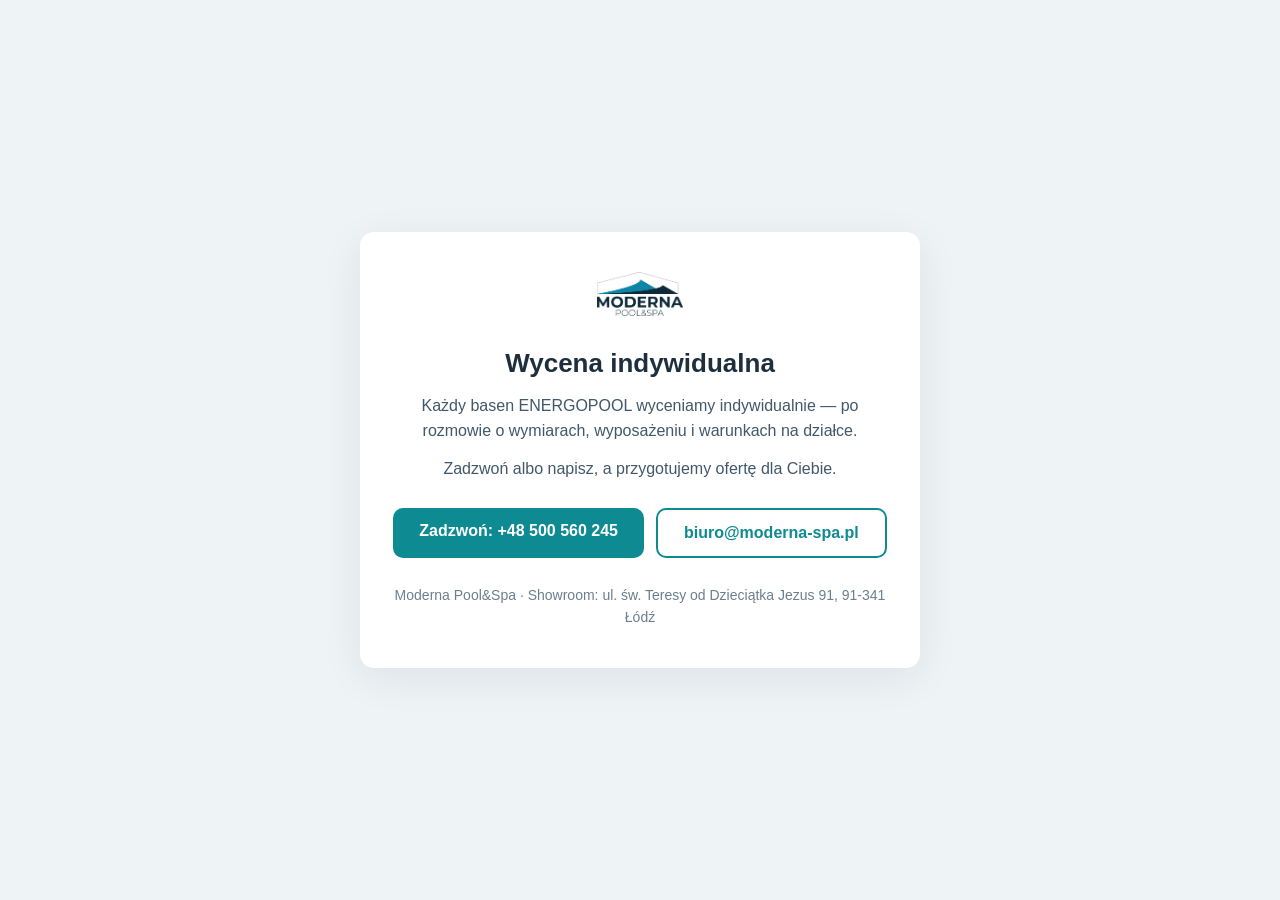
==== commit bb724476: "fix: publiczny konfigurator i landing pakietów wyłączone — strona „Wycena indywidualna” Obcy wykonaw" ====
--- a/index.html
+++ b/index.html
@@ -3,51 +3,45 @@
 <head>
 <meta charset="UTF-8">
 <meta name="viewport" content="width=device-width, initial-scale=1.0">
-<title>Konfigurator basenu — Moderna Pool&amp;Spa</title>
+<title>Wycena indywidualna — Moderna Pool&amp;Spa</title>
 <!--
-  STRONA WYGASZONA 02.10.2026 (decyzja właściciela).
+  KONFIGURATOR WYŁĄCZONY 27.10.2026 (decyzja właściciela).
 
-  Tu stał konfigurator ENERGOPOOL: jeden poziom wyposażenia i osiem sztywnych rozmiarów,
-  w cenie zbliżonej do dzisiejszego pakietu PREMIUM. Klient, który tu trafiał ze starej
-  reklamy albo z zakładki, nie miał jak zobaczyć, że ta sama niecka w pakiecie BASIC
-  kosztuje około 30% mniej — najtańsza oferta wyglądała na nieistniejącą.
-
-  Aktualny konfigurator (BASIC / STANDARD / PREMIUM, folie CGT, dowolne wymiary):
-  https://moderna-baseny.pl/konfigurator-basenu/
-
-  DLACZEGO PRZEKIEROWANIE, A NIE USUNIĘCIE PLIKU. GitHub Pages nie umie odpowiedzieć 301,
-  a pod tym adresem wisi historia reklam z lipca i sierpnia 2026 (UTM-y w bazie ofert).
-  Skasowany plik dałby 404 i stratę tych wejść; przekierowanie przenosi je na aktualne ceny
-  RAZEM z parametrami kampanii, więc atrybucja w CRM się nie urywa.
-
-  Katalog /assets i /pakiety zostają — korzysta z nich strona, na którą tu przekierowujemy.
+  Z publicznego konfiguratora korzystali obcy wykonawcy — generowali na nim wyceny i wysyłali
+  je swoim klientom jako własne. Wyceny basenów robimy teraz wyłącznie indywidualnie.
+  API wyceny w CRM odmawia żądaniom bez sesji (lib/cors.ts, PUBLICZNA_WYCENA_WYLACZONA),
+  a stary cennik (data.js) i logika (app.js) zniknęły z serwowanych plików — zostają w historii git.
 -->
-<link rel="canonical" href="https://moderna-baseny.pl/konfigurator-basenu/">
 <meta name="robots" content="noindex, follow">
-<meta http-equiv="refresh" content="0; url=https://moderna-baseny.pl/konfigurator-basenu/">
-<script>
-  // Parametry kampanii (utm_*, fbclid) muszą przejść dalej, inaczej wejście z reklamy
-  // zapisze się w CRM jako ruch bezpośredni. Kotwica #konfigurator istnieje też na nowej stronie.
-  (function () {
-    var cel = "https://moderna-baseny.pl/konfigurator-basenu/";
-    var zapytanie = window.location.search || "";
-    var kotwica = window.location.hash === "#konfigurator" ? "#konfigurator" : "";
-    window.location.replace(cel + zapytanie + kotwica);
-  })();
-</script>
 <style>
-  body{margin:0;min-height:100vh;display:grid;place-items:center;background:#122232;color:#fff;
-       font-family:system-ui,-apple-system,"Segoe UI",sans-serif;text-align:center;padding:24px;}
-  a{color:#7fd4f5;}
-  p{max-width:34rem;line-height:1.6;}
+  :root { color-scheme: light; }
+  * { box-sizing: border-box; }
+  body { margin: 0; min-height: 100vh; display: flex; align-items: center; justify-content: center;
+    padding: 24px 16px; background: #eef3f5; color: #1d2f3d;
+    font-family: Montserrat, -apple-system, BlinkMacSystemFont, "Segoe UI", Roboto, Arial, sans-serif; }
+  .card { max-width: 560px; width: 100%; background: #fff; border-radius: 14px; padding: 40px 32px;
+    box-shadow: 0 10px 40px rgba(29, 47, 61, .08); text-align: center; }
+  .logo { height: 44px; margin-bottom: 28px; }
+  h1 { font-size: 26px; margin: 0 0 14px; }
+  p { font-size: 16px; line-height: 1.6; color: #42586a; margin: 0 0 12px; }
+  .akcje { display: flex; flex-wrap: wrap; gap: 12px; justify-content: center; margin-top: 26px; }
+  .btn { display: inline-block; padding: 14px 26px; border-radius: 10px; font-weight: 600; font-size: 16px;
+    text-decoration: none; background: #0E8A93; color: #fff; }
+  .btn.ghost { background: #fff; color: #0E8A93; border: 2px solid #0E8A93; }
+  address { font-style: normal; margin-top: 26px; font-size: 14px; color: #6b7f8e; line-height: 1.6; }
 </style>
 </head>
 <body>
-  <main>
-    <h1>Konfigurator basenu ma nowy adres</h1>
-    <p>Przenosimy Cię do aktualnego konfiguratora — z trzema standardami wykończenia
-       i wyceną online. Jeśli strona nie otworzy się sama:</p>
-    <p><a href="https://moderna-baseny.pl/konfigurator-basenu/">moderna-baseny.pl/konfigurator-basenu</a></p>
-  </main>
+<main class="card">
+  <img src="assets/logo-dark.png" alt="Moderna Pool&amp;Spa" class="logo">
+  <h1>Wycena indywidualna</h1>
+  <p>Każdy basen ENERGOPOOL wyceniamy indywidualnie — po rozmowie o wymiarach, wyposażeniu i&nbsp;warunkach na działce.</p>
+  <p>Zadzwoń albo napisz, a&nbsp;przygotujemy ofertę dla Ciebie.</p>
+  <div class="akcje">
+    <a class="btn" href="tel:+48500560245">Zadzwoń: +48 500 560 245</a>
+    <a class="btn ghost" href="mailto:biuro@moderna-spa.pl?subject=Wycena%20basenu%20ENERGOPOOL">biuro@moderna-spa.pl</a>
+  </div>
+  <address>Moderna Pool&amp;Spa · Showroom: ul. św. Teresy od Dzieciątka Jezus 91, 91-341 Łódź</address>
+</main>
 </body>
 </html>
